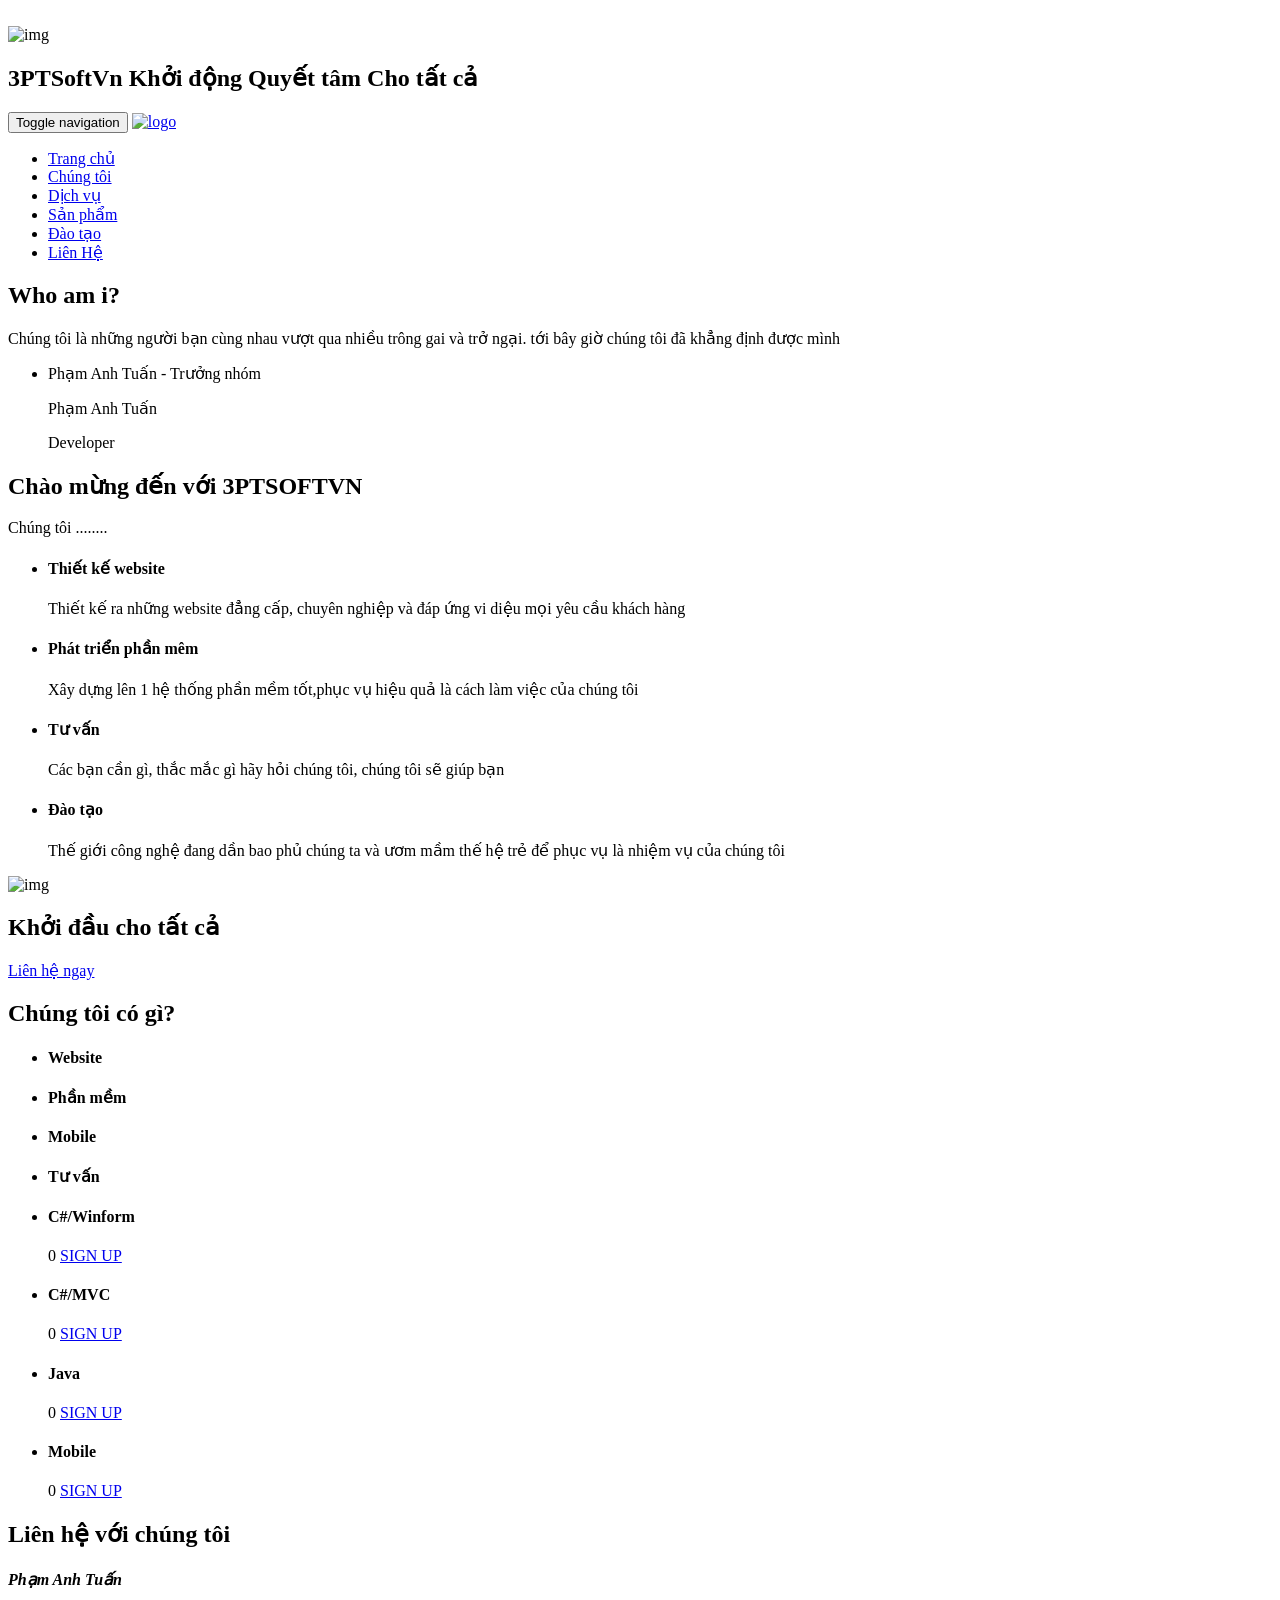
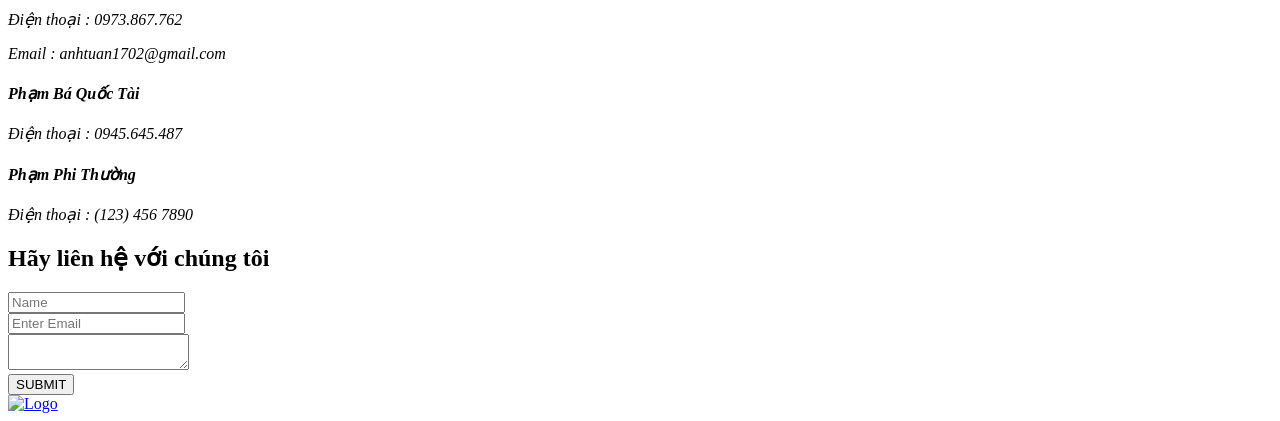
==== index.html @ 70de0ba8 "." ====
<!DOCTYPE html>
<html lang="en">
<head>
    <meta charset="utf-8">
    <meta http-equiv="X-UA-Compatible" content="IE=edge">
    <meta name="viewport" content="width=device-width, initial-scale=1">
    <!-- The above 3 meta tags *must* come first in the head; any other head content must come *after* these tags -->
    <title>3PTSoftVn</title>
    <!-- Favicon -->
    <link rel="shortcut icon" type="image/icon" href="./content/image/Logo3pt.jpg" />
    <!-- Font Awesome -->
    <link href="./assets/css/font-awesome.css" rel="stylesheet">
    <!-- Bootstrap -->
    <link href="./assets/css/bootstrap.css" rel="stylesheet">
    <!-- Slick slider -->
    <link rel="stylesheet" type="text/css" href="./assets/css/slick.css" />
    <!-- Fancybox slider -->
    <link rel="stylesheet" href="./assets/css/jquery.fancybox.css" type="text/css" media="screen" />
    <!-- Animate css -->
    <link rel="stylesheet" type="text/css" href="./assets/css/animate.css" />
    <!-- Theme color -->
    <link id="switcher" href="./assets/css/theme-color/default.css" rel="stylesheet">
    <link href="./assets/css/preloader.css" rel="stylesheet" />
    <!-- Main Style -->
    <link href="./assets/css/style.css" rel="stylesheet" />

    <!-- Fonts -->
    <!-- Open Sans for body font -->
    <link href='https://fonts.googleapis.com/css?family=Open+Sans' rel='stylesheet' type='text/css'>
    <!-- Raleway for Title -->
    <link href='https://fonts.googleapis.com/css?family=Raleway' rel='stylesheet' type='text/css'>
    <!-- Pacifico for 404 page   -->
    <link href='https://fonts.googleapis.com/css?family=Pacifico' rel='stylesheet' type='text/css'>
    <!-- HTML5 shim and Respond.js for IE8 support of HTML5 elements and media queries -->
    <!-- WARNING: Respond.js doesn't work if you view the page via file:// -->
    <!--[if lt IE 9]>
      <script src="https://oss.maxcdn.com/html5shiv/3.7.2/html5shiv.min.js"></script>
      <script src="https://oss.maxcdn.com/respond/1.4.2/respond.min.js"></script>
    <![endif]-->
</head>
<body>

    <!-- BEGAIN PRELOADER -->
    <div id="preloader">
        <div class="loader">&nbsp;</div>
    </div>
    <!-- END PRELOADER -->
    <!-- SCROLL TOP BUTTON -->
    <a class="scrollToTop" href="#"><i class="fa fa-chevron-up"></i></a>
    <!-- END SCROLL TOP BUTTON -->
    <!-- Start header section -->
    <header id="header">
        <div class="header-inner">
            <!-- Header image -->
            <img src="./assets/images/header-bg.jpg" alt="img">
            <div class="header-overlay">
                <div class="header-content">
                    <!-- Start header content slider -->
                    <h2 class="header-slide">
                       3PTSoftVn
                        <span>Khởi động</span>
                        <span>Quyết tâm</span>
                        <span>Cho tất cả</span>
                    </h2>
                    <!-- End header content slider -->
                    <!-- Header btn area -->
                </div>
            </div>
        </div>
    </header>
    <!-- End header section -->
    <!-- Start menu section -->
    <section id="menu-area">
        <nav class="navbar navbar-default main-navbar" role="navigation">
            <div class="container">
                <div class="navbar-header">
                    <!-- FOR MOBILE VIEW COLLAPSED BUTTON -->
                    <button type="button" class="navbar-toggle collapsed" data-toggle="collapse" data-target="#navbar" aria-expanded="false" aria-controls="navbar">
                        <span class="sr-only">Toggle navigation</span>
                        <span class="icon-bar"></span>
                        <span class="icon-bar"></span>
                        <span class="icon-bar"></span>
                    </button>
                    <!-- LOGO -->

                    <a class="navbar-brand logo" href="index.html"><img src="./content/image/Logo3pt.jpg" alt="logo"></a>
                </div>
                <div id="navbar" class="navbar-collapse collapse">
                    <ul id="top-menu" class="nav navbar-nav main-nav menu-scroll">
                        <li class="active"><a href="#header">Trang chủ</a></li>
                        <li><a href="#team">Chúng tôi</a></li>
                        <li><a href="#about">Dịch vụ</a></li>
                        <li><a href="#service">Sản phẩm</a></li>
                        <li><a href="#pricing-table">Đào tạo </a></li>
                        <li><a href="#contact">Liên Hệ</a></li>
                    </ul>
                </div><!--/.nav-collapse -->
            </div>
        </nav>
    </section>
    <!-- End menu section -->
   
    <!-- Start Team action -->
    <section id="team">
        <div class="container">
            <div class="row">
                <div class="col-md-12">
                    <div class="team-area">
                        <div class="title-area">
                            <h2 class="tittle">Who am i?</h2>
                            <span class="tittle-line"></span>
                            <p>Chúng tôi là những người bạn cùng nhau vượt qua nhiều trông gai và trở ngại. tới bây giờ chúng tôi đã khẳng định được mình</p>
                        </div>
                        <!-- Start team content -->
                        <div class="team-content">
                            <ul class="team-grid">
                                <li>
                                    <div class="team-item team-img-1 wow fadeInUp">
                                        <div class="team-info">
                                            <p> Phạm Anh Tuấn - Trưởng nhóm</p>
                                            <a href="https://www.facebook.com/tp.tuanpham.it" target="_blank"><span class="fa fa-facebook"></span></a>
                                        </div>
                                    </div>
                                    <div class="team-address">
                                        <p>Phạm Anh Tuấn</p>
                                        <span>Developer</span>
                                    </div>
                                </li>
                            </ul>
                        </div>
                        <!-- End team content -->
                    </div>
                </div>
            </div>
        </div>
    </section>
    <!-- Start Team action -->
    <!-- Start about section -->
    <section id="about">
        <div class="container">
            <div class="row">
                <div class="col-md-12">
                    <!-- Start welcome area -->
                    <div class="welcome-area">
                        <div class="title-area">
                            <h2 class="tittle">Chào mừng đến với <span>3PTSOFTVN</span></h2>
                            <span class="tittle-line"></span>
                            <p>Chúng tôi ........</p>
                        </div>
                        <div class="welcome-content">
                            <ul class="wc-table">
                                <li>
                                    <div class="single-wc-content wow fadeInUp">
                                        <span class="fa fa-globe wc-icon"></span>
                                        <h4 class="wc-tittle">Thiết kế website</h4>
                                        <p>Thiết kế ra những website đẳng cấp, chuyên nghiệp và đáp ứng vi diệu mọi yêu cầu khách hàng</p>
                                    </div>
                                </li>
                                <li>
                                    <div class="single-wc-content wow fadeInUp">
                                        <span class="fa fa-laptop wc-icon"></span>
                                        <h4 class="wc-tittle">Phát triển phần mêm</h4>
                                        <p>Xây dựng lên 1 hệ thống phần mềm tốt,phục vụ hiệu quả là cách làm việc của chúng tôi</p>
                                    </div>
                                </li>
                                <li>
                                    <div class="single-wc-content wow fadeInUp">
                                        <span class="fa fa-support wc-icon"></span>
                                        <h4 class="wc-tittle">Tư vấn</h4>
                                        <p>Các bạn cần gì, thắc mắc gì hãy hỏi chúng tôi, chúng tôi sẽ giúp bạn </p>
                                    </div>
                                </li>
                                <li>
                                    <div class="single-wc-content wow fadeInUp">
                                        <span class="fa fa-leaf wc-icon"></span>
                                        <h4 class="wc-tittle">Đào tạo</h4>
                                        <p>Thế giới công nghệ đang dần bao phủ chúng ta và ươm mầm thế hệ trẻ để phục vụ là nhiệm vụ của chúng tôi</p>
                                    </div>
                                </li>
                            </ul>
                        </div>
                    </div>
                    <!-- End welcome area -->
                </div>
            </div>
        </div>
    </section>
    <!-- End about section -->
    <!-- Start call to action -->
    <section id="call-to-action">
        <img src="./assets/images/call-to-action-bg.png" alt="img">
        <div class="call-to-overlay">
            <div class="container">
                <div class="call-to-content wow fadeInUp">
                    <h2>Khởi đầu cho tất cả</h2>
                    <a href="#" class="button button-default" data-text="Liên hệ"><span>Liên hệ ngay</span></a>
                </div>
            </div>
        </div>
    </section>
    <!-- End call to action -->
  
    <!-- Start service section -->
    <section id="service">
        <div class="container">
            <div class="row">
                <div class="col-md-12">
                    <div class="service-area">
                        <div class="title-area">
                            <h2 class="tittle">Chúng tôi có gì?</h2>
                            <span class="tittle-line"></span>
                        </div>
                        <!-- service content -->
                        <div class="service-content">
                            <ul class="service-table">
                                <li class="col-md-3 col-sm-6">
                                    <div class="single-service wow slideInUp">
                                        <span class="fa fa-edit service-icon"></span>
                                        <h4 class="service-title">Website</h4>
                                    </div>
                                </li>
                                <li class="col-md-3 col-sm-6">
                                    <div class="single-service wow slideInUp">
                                        <span class="fa fa-sort-amount-asc service-icon"></span>
                                        <h4 class="service-title">Phần mềm</h4>
                                    </div>
                                </li>
                                <li class="col-md-3 col-sm-6">
                                    <div class="single-service wow slideInUp">
                                        <span class="fa fa-map-o service-icon"></span>
                                        <h4 class="service-title">Mobile</h4>
                                    </div>
                                </li>
                                <li class="col-md-3 col-sm-6">
                                    <div class="single-service wow slideInUp">
                                        <span class="fa fa-rocket service-icon"></span>
                                        <h4 class="service-title">Tư vấn</h4>
                                    </div>
                                </li>
                            </ul>
                        </div>
                    </div>
                </div>
            </div>
        </div>
    </section>
    <!-- End service section -->
    <!-- Start Portfolio section -->
    <!-- End Portfolio section -->
    <!-- Start counter section -->
    <!-- Start Pricing Table section -->
    <section id="pricing-table">
        <div class="container">
            <div class="row">
                <div class="col-md-12">
                    <div class="pricing-table-area">
                        <!-- service content -->
                        <div class="pricing-table-content">
                            <ul class="price-table">
                                <li class="wow slideInUp">
                                    <div class="single-price">
                                        <h4 class="price-header">C#/Winform</h4>
                                        <span class="price-amount">0</span>
                                        <a data-text="SIGN UP" class="button button-default" href="#"><span>SIGN UP</span></a>
                                    </div>
                                </li>
                                <li class="wow slideInUp">
                                    <div class="single-price standard-price">
                                        <h4 class="price-header">C#/MVC</h4>
                                        <span class="price-amount">0</span>
                                        <a data-text="SIGN UP" class="button button-default" href="#"><span>SIGN UP</span></a>
                                    </div>
                                </li>
                                <li class="wow slideInUp">
                                    <div class="single-price">
                                        <h4 class="price-header">Java</h4>
                                        <span class="price-amount">0</span>
                                        <a data-text="SIGN UP" class="button button-default" href="#"><span>SIGN UP</span></a>
                                    </div>
                                </li>
                                <li class="wow slideInUp">
                                    <div class="single-price">
                                        <h4 class="price-header">Mobile</h4>
                                        <span class="price-amount">0</span>
                                        <a data-text="SIGN UP" class="button button-default" href="#"><span>SIGN UP</span></a>
                                    </div>
                                </li>
                            </ul>
                        </div>
                    </div>
                </div>
            </div>
        </div>
    </section>
    <!-- End Pricing Table section -->
    <!-- Start from blog section -->

    <!-- Start Contact section -->
    <section id="contact">
        <div class="container">
            <div class="row">
                <div class="col-md-4 col-sm-6 col-xs-12">
                    <div class="contact-left wow fadeInLeft">
                        <h2>Liên hệ với chúng tôi</h2>
                        <address class="single-address">
                            <h4>Phạm Anh Tuấn</h4>
                            <p>Điện thoại : 0973.867.762</p>
                            <p>Email : anhtuan1702@gmail.com</p>
                        </address>
                        <address class="single-address">
                            <h4>Phạm Bá Quốc Tài</h4>
                            <p>Điện thoại : 0945.645.487</p>
                        </address>
                        <address class="single-address">
                            <h4>Phạm Phi Thường</h4>
                            <p>Điện thoại :  (123) 456 7890</p>
                        </address>
                    </div>
                </div>
                <div class="col-md-8 col-sm-6 col-xs-12">
                    <div class="contact-right wow fadeInRight">
                        <h2>Hãy liên hệ với chúng tôi</h2>
                        <form action="" class="contact-form">
                            <div class="form-group">
                                <input type="text" class="form-control" placeholder="Name">
                            </div>
                            <div class="form-group">
                                <input type="email" class="form-control" placeholder="Enter Email">
                            </div>
                            <div class="form-group">
                                <textarea class="form-control"></textarea>
                            </div>
                            <button type="submit" data-text="SUBMIT" class="button button-default"><span>SUBMIT</span></button>
                        </form>
                    </div>
                </div>
            </div>
        </div>
    </section>
    <!-- End Contact section -->
    <!-- Start Google Map -->
    <!-- End Google Map -->
    <!-- Start Footer -->
    <footer id="footer">
        <div class="footer-top">
            <div class="container">
                <div class="row">
                    <div class="col-md-12">
                        <div class="footer-top-area">
                            <a class="footer-logo" href="#"><img src="./content/image/Logo3pt.jpg" height="70" alt="Logo"></a>
                            <div class="footer-social">
                                <a class="facebook" href="https://www.facebook.com/tp.tuanpham.it" target="_blank"><span class="fa fa-facebook"></span></a>
                            </div>
                        </div>
                    </div>
                </div>
            </div>
        </div>
    </footer>
    <!-- End Footer -->
    <!-- initialize jQuery Library -->
    <script src="https://ajax.googleapis.com/ajax/libs/jquery/1.11.3/jquery.min.js"></script>
    <!-- Include all compiled plugins (below), or include individual files as needed -->
    <!-- Bootstrap -->
    <script src="./assets/js/bootstrap.js"></script>
    <!-- Slick Slider -->
    <script type="text/javascript" src="./assets/js/slick.js"></script>
    <!-- Counter -->
    <script type="text/javascript" src="./assets/js/waypoints.js"></script>
    <script type="text/javascript" src="./assets/js/jquery.counterup.js"></script>
    <!-- mixit slider -->
    <script type="text/javascript" src="./assets/js/jquery.mixitup.js"></script>
    <!-- Add fancyBox -->
    <script type="text/javascript" src="./assets/js/jquery.fancybox.pack.js"></script>
    <!-- Wow animation -->
    <script type="text/javascript" src="./assets/js/wow.js"></script>

    <!-- Custom js -->
    <script type="text/javascript" src="./assets/js/custom.js"></script>

</body>
</html>
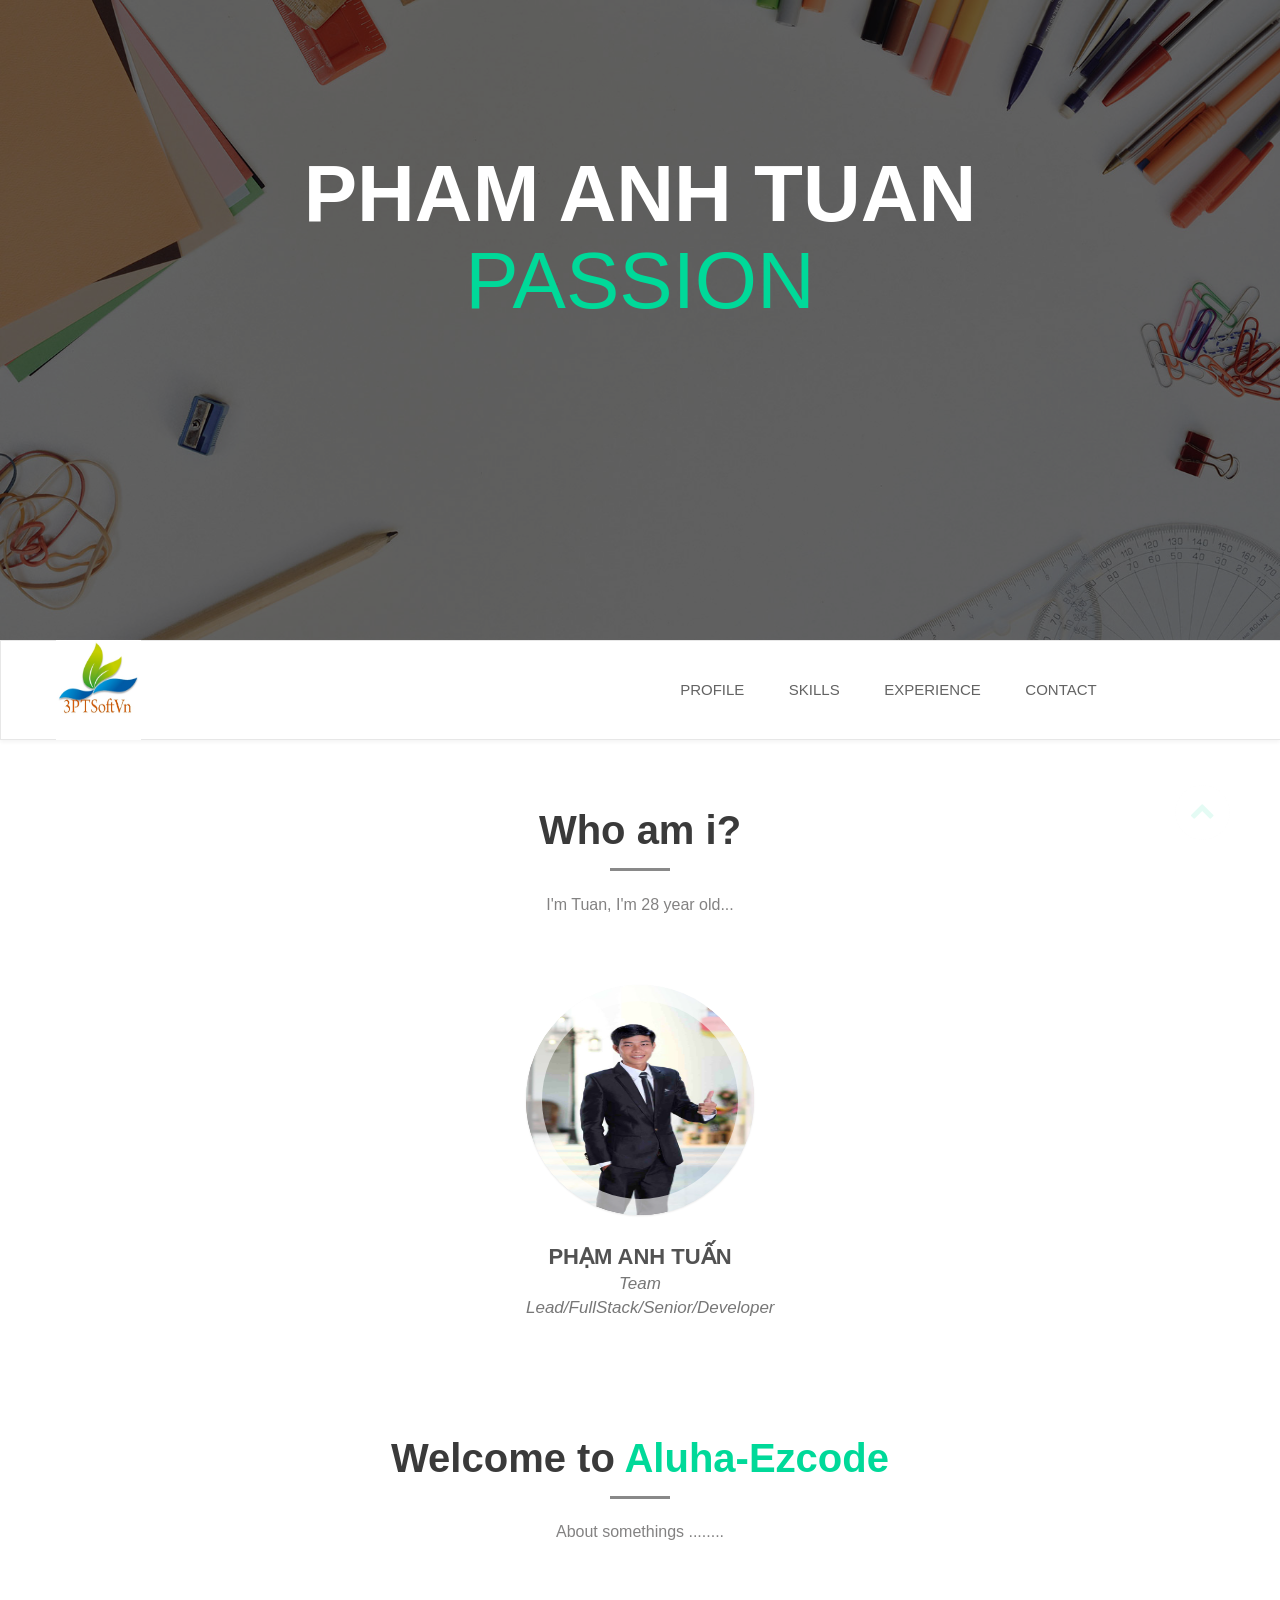
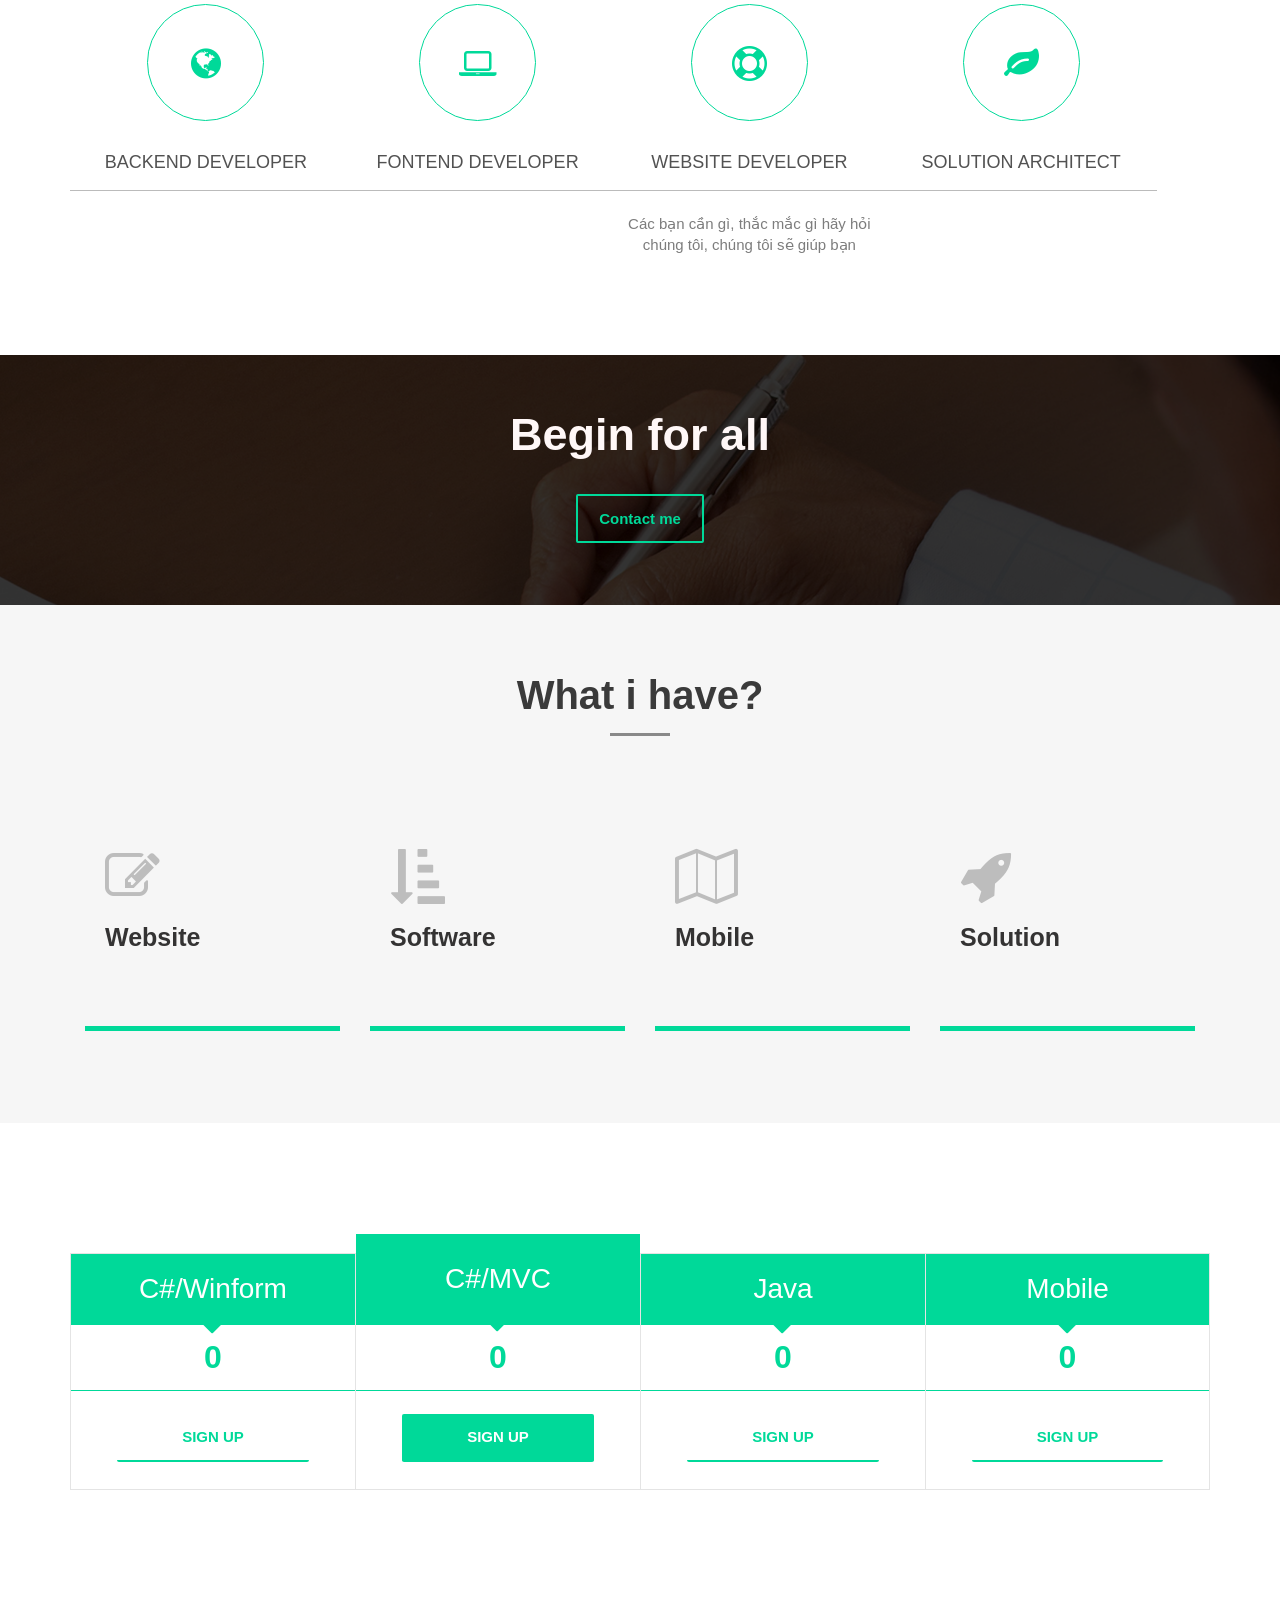
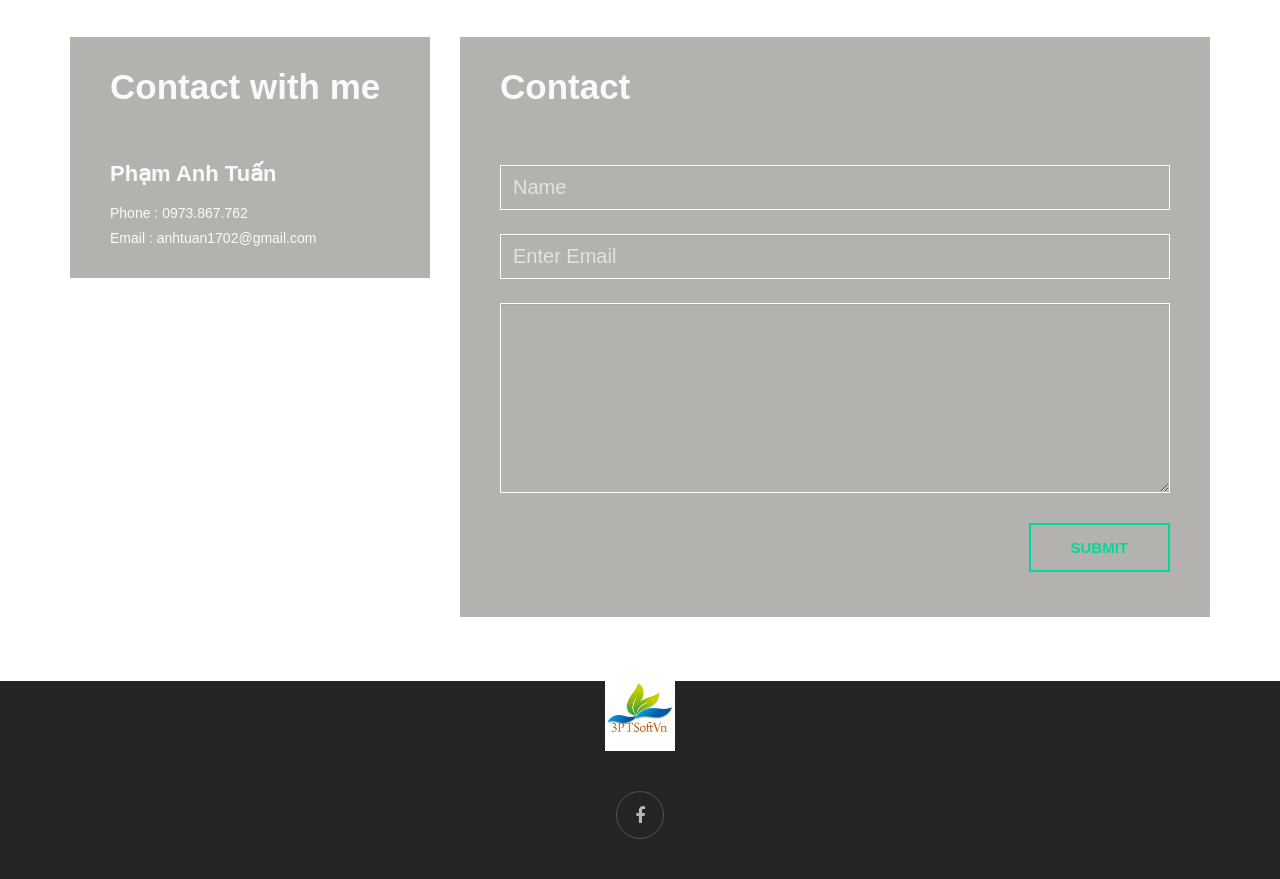
==== commit 8a1c1c62: "." ====
--- a/index.html
+++ b/index.html
@@ -58,10 +58,10 @@
                 <div class="header-content">
                     <!-- Start header content slider -->
                     <h2 class="header-slide">
-                       3PTSoftVn
-                        <span>Khởi động</span>
-                        <span>Quyết tâm</span>
-                        <span>Cho tất cả</span>
+                       PHAM ANH TUAN
+                        <span>Passion</span>
+                        <span>Confident</span>
+                        <span>All for my life</span>
                     </h2>
                     <!-- End header content slider -->
                     <!-- Header btn area -->
@@ -88,12 +88,10 @@
                 </div>
                 <div id="navbar" class="navbar-collapse collapse">
                     <ul id="top-menu" class="nav navbar-nav main-nav menu-scroll">
-                        <li class="active"><a href="#header">Trang chủ</a></li>
-                        <li><a href="#team">Chúng tôi</a></li>
-                        <li><a href="#about">Dịch vụ</a></li>
-                        <li><a href="#service">Sản phẩm</a></li>
-                        <li><a href="#pricing-table">Đào tạo </a></li>
-                        <li><a href="#contact">Liên Hệ</a></li>
+                        <li class="active"><a href="#header">Profile</a></li>
+                        <li><a href="#service">Skills</a></li>
+                        <li><a href="#pricing-table">Experience </a></li>
+                        <li><a href="#contact">Contact</a></li>
                     </ul>
                 </div><!--/.nav-collapse -->
             </div>
@@ -110,7 +108,7 @@
                         <div class="title-area">
                             <h2 class="tittle">Who am i?</h2>
                             <span class="tittle-line"></span>
-                            <p>Chúng tôi là những người bạn cùng nhau vượt qua nhiều trông gai và trở ngại. tới bây giờ chúng tôi đã khẳng định được mình</p>
+                            <p>I'm Tuan, I'm 28 year old...</p>
                         </div>
                         <!-- Start team content -->
                         <div class="team-content">
@@ -118,13 +116,13 @@
                                 <li>
                                     <div class="team-item team-img-1 wow fadeInUp">
                                         <div class="team-info">
-                                            <p> Phạm Anh Tuấn - Trưởng nhóm</p>
+                                            <p> Phạm Anh Tuấn</p>
                                             <a href="https://www.facebook.com/tp.tuanpham.it" target="_blank"><span class="fa fa-facebook"></span></a>
                                         </div>
                                     </div>
                                     <div class="team-address">
                                         <p>Phạm Anh Tuấn</p>
-                                        <span>Developer</span>
+                                        <span>Team Lead/FullStack/Senior/Developer</span>
                                     </div>
                                 </li>
                             </ul>
@@ -144,38 +142,35 @@
                     <!-- Start welcome area -->
                     <div class="welcome-area">
                         <div class="title-area">
-                            <h2 class="tittle">Chào mừng đến với <span>3PTSOFTVN</span></h2>
+                            <h2 class="tittle">Welcome to <span>Aluha-Ezcode</span></h2>
                             <span class="tittle-line"></span>
-                            <p>Chúng tôi ........</p>
+                            <p>About somethings ........</p>
                         </div>
                         <div class="welcome-content">
                             <ul class="wc-table">
                                 <li>
                                     <div class="single-wc-content wow fadeInUp">
                                         <span class="fa fa-globe wc-icon"></span>
-                                        <h4 class="wc-tittle">Thiết kế website</h4>
-                                        <p>Thiết kế ra những website đẳng cấp, chuyên nghiệp và đáp ứng vi diệu mọi yêu cầu khách hàng</p>
+                                        <h4 class="wc-tittle">Backend developer</h4>
                                     </div>
                                 </li>
                                 <li>
                                     <div class="single-wc-content wow fadeInUp">
                                         <span class="fa fa-laptop wc-icon"></span>
-                                        <h4 class="wc-tittle">Phát triển phần mêm</h4>
-                                        <p>Xây dựng lên 1 hệ thống phần mềm tốt,phục vụ hiệu quả là cách làm việc của chúng tôi</p>
+                                        <h4 class="wc-tittle">FontEnd developer</h4>
                                     </div>
                                 </li>
                                 <li>
                                     <div class="single-wc-content wow fadeInUp">
                                         <span class="fa fa-support wc-icon"></span>
-                                        <h4 class="wc-tittle">Tư vấn</h4>
+                                        <h4 class="wc-tittle">Website developer</h4>
                                         <p>Các bạn cần gì, thắc mắc gì hãy hỏi chúng tôi, chúng tôi sẽ giúp bạn </p>
                                     </div>
                                 </li>
                                 <li>
                                     <div class="single-wc-content wow fadeInUp">
                                         <span class="fa fa-leaf wc-icon"></span>
-                                        <h4 class="wc-tittle">Đào tạo</h4>
-                                        <p>Thế giới công nghệ đang dần bao phủ chúng ta và ươm mầm thế hệ trẻ để phục vụ là nhiệm vụ của chúng tôi</p>
+                                        <h4 class="wc-tittle">Solution architect</h4>
                                     </div>
                                 </li>
                             </ul>
@@ -193,8 +188,8 @@
         <div class="call-to-overlay">
             <div class="container">
                 <div class="call-to-content wow fadeInUp">
-                    <h2>Khởi đầu cho tất cả</h2>
-                    <a href="#" class="button button-default" data-text="Liên hệ"><span>Liên hệ ngay</span></a>
+                    <h2>Begin for all</h2>
+                    <a href="#" class="button button-default" data-text="Contact me"><span>Contact me</span></a>
                 </div>
             </div>
         </div>
@@ -208,7 +203,7 @@
                 <div class="col-md-12">
                     <div class="service-area">
                         <div class="title-area">
-                            <h2 class="tittle">Chúng tôi có gì?</h2>
+                            <h2 class="tittle">What i have?</h2>
                             <span class="tittle-line"></span>
                         </div>
                         <!-- service content -->
@@ -223,7 +218,7 @@
                                 <li class="col-md-3 col-sm-6">
                                     <div class="single-service wow slideInUp">
                                         <span class="fa fa-sort-amount-asc service-icon"></span>
-                                        <h4 class="service-title">Phần mềm</h4>
+                                        <h4 class="service-title">Software</h4>
                                     </div>
                                 </li>
                                 <li class="col-md-3 col-sm-6">
@@ -235,7 +230,7 @@
                                 <li class="col-md-3 col-sm-6">
                                     <div class="single-service wow slideInUp">
                                         <span class="fa fa-rocket service-icon"></span>
-                                        <h4 class="service-title">Tư vấn</h4>
+                                        <h4 class="service-title">Solution</h4>
                                     </div>
                                 </li>
                             </ul>
@@ -302,25 +297,17 @@
             <div class="row">
                 <div class="col-md-4 col-sm-6 col-xs-12">
                     <div class="contact-left wow fadeInLeft">
-                        <h2>Liên hệ với chúng tôi</h2>
+                        <h2>Contact with me</h2>
                         <address class="single-address">
                             <h4>Phạm Anh Tuấn</h4>
-                            <p>Điện thoại : 0973.867.762</p>
+                            <p>Phone : 0973.867.762</p>
                             <p>Email : anhtuan1702@gmail.com</p>
                         </address>
-                        <address class="single-address">
-                            <h4>Phạm Bá Quốc Tài</h4>
-                            <p>Điện thoại : 0945.645.487</p>
-                        </address>
-                        <address class="single-address">
-                            <h4>Phạm Phi Thường</h4>
-                            <p>Điện thoại :  (123) 456 7890</p>
-                        </address>
                     </div>
                 </div>
                 <div class="col-md-8 col-sm-6 col-xs-12">
                     <div class="contact-right wow fadeInRight">
-                        <h2>Hãy liên hệ với chúng tôi</h2>
+                        <h2>Contact</h2>
                         <form action="" class="contact-form">
                             <div class="form-group">
                                 <input type="text" class="form-control" placeholder="Name">
--- a/assets/css/theme-color/default.css
+++ b/assets/css/theme-color/default.css
@@ -0,0 +1,204 @@
+/*=======================================
+Template Design By MarkUps.
+Author URI : http://www.markups.io/
+========================================*/
+
+.header-content h2 span {
+  color: #00d999;
+}
+.knowmore-btn:hover,
+.knowmore-btn:focus,
+.download-btn:hover,
+.download-btn:focus{
+  background-color: #00D999;
+  border-color: #00D999;
+}
+.main-nav li a:hover{
+  color: #00d999;
+} 
+.navbar-default .navbar-nav > .active > a,
+.navbar-default .navbar-nav > .active > a:hover,
+.navbar-default .navbar-nav > .active > a:focus {
+  color: #00d999;
+}
+.navbar-default .navbar-nav > li > a:hover,
+.navbar-default .navbar-nav > li > a:focus {
+  color: #00d999;
+}
+.search-area input[type="text"]:focus:hover {
+  border-bottom: 1px solid #00d999;  
+}
+.search-area input[type="text"]:focus {
+  border-bottom: 1px solid #00d999;  
+}
+.search-area input[type="submit"] {
+  background-color: #00d999;  
+}
+.tittle>span{
+  color: #00d999;
+}
+.single-wc-content span {
+  border: 1px solid #00d999;
+  color: #00d999;
+}
+.single-wc-content:hover .wc-icon{
+  background-color: #00d999;
+}
+.single-wc-content:hover .wc-tittle{
+  border-bottom: 2px solid #00d999;  
+}
+.about-left {
+  background-color: #00d999;  
+}
+.button-default {  
+  border: 2px solid #00d999 !important;
+  color: #00d999 !important;
+}
+.button-default:hover {
+  border-color: #00d999;
+}
+.button-default:hover,
+.button-default:focus {
+  border-color: #00d999;
+  background-color: #00d999 !important;  
+}
+.introduction-btn {
+  background-color: rgba(0, 217, 153, 0.8);
+}
+.team-info {
+  background: rgba(0, 217, 153, 0.8);
+}  
+.team-grid li:hover .team-address p {
+  color: #00d999;
+}
+.single-service {
+  border-bottom: 5px solid #00d999;
+}
+.single-service:hover:after{  
+  background-color: #00d999;
+}
+.single-service:hover .service-icon{
+  color: #00d999;
+}
+.single-service:hover .service-title{
+  color: #00d999;
+}
+.single-counter > span {
+  color: #00d999;
+}
+.single-price .price-header {
+  background-color: #00d999;
+ }
+ .single-price .price-header::after {
+  color: #00d999;  
+}
+.single-price .price-amount {
+  border-bottom: 1px solid #00d999;
+  color: #00d999;  
+}
+.single-price a {
+  border-bottom: 1px solid #00d999;
+}
+.standard-price a{
+  background-color: #00d999;  
+}
+.single-from-blog .blog-title h2 a:hover,
+.single-from-blog .blog-title h2 a:focus{
+  color: #00d999; 
+}
+.single-from-blog .blog-title .blog-admin{
+  color: #00d999;
+}
+.single-from-blog .blog-footer a:hover,
+.single-from-blog .blog-footer a:focus { 
+  color: #00d999;
+}
+.contact-form .form-control:focus {
+  border-color: #00d999;   
+} 
+.portfolio-menu ul li:hover{
+  color: #00d999;
+  border-color: #00d999;  
+}
+.portfolio-social-icon a {
+  background-color: #00d999;
+}
+.portfolio-title {
+  background-color: #00d999;
+}
+.blog-banner-area .breadcrumb li.active{
+  color: #00d999;
+}
+.blog-pagination > li > a:hover,
+.blog-pagination > li > span:hover,
+.blog-pagination > li > a:focus,
+.blog-pagination > li > span:focus{
+  background-color: #00d999;  
+  border-color:#00d999;  
+}
+.single-widget h2 {
+  border-left: 3px solid #00d999;  
+}
+.popular-post-widget .media-heading a:hover,
+.popular-post-widget .media-heading a:focus{
+  color: #00d999;  
+}
+.instagram-feed .slick-prev::before,
+.instagram-feed .slick-next::before {
+  color: #00d999;  
+}
+.instagram-feed .slick-dots li.slick-active button{
+  background-color: #00d999;
+}
+.instagram-feed .slick-dots li.slick-active button::before{
+  color: #00d999
+}
+.comment-form .form-control:focus {
+  border-color: #00d999;   
+} 
+.error-no {
+  border: 2px solid #00d999;  
+}
+.error-no p {
+  color: #00d999;
+}
+.blog-details-content>a:hover{
+  color: #00d999;
+}
+.scrollToTop {  
+  color: #00d999;  
+}
+.scrollToTop:hover,
+.scrollToTop:focus{  
+  background-color: #00d999; 
+}
+.loader {  
+  background: #00d999;
+  background: -moz-linear-gradient(left, #00d999 10%, rgba(255, 255, 255, 0) 42%);
+  background: -webkit-linear-gradient(left, #00d999 10%, rgba(255, 255, 255, 0) 42%);
+  background: -o-linear-gradient(left, #00d999 10%, rgba(255, 255, 255, 0) 42%);
+  background: -ms-linear-gradient(left, #00d999 10%, rgba(255, 255, 255, 0) 42%);
+  background: linear-gradient(to right, #00d999 10%, rgba(255, 255, 255, 0) 42%);  
+}
+.loader:before {
+  background: #00d999; 
+}
+.footer-bottom p a{
+  color: #00d999;
+}
+.blog-pagination > li > a,
+.blog-pagination > li > span {
+  color: #00d999; 
+}
+.blog-pagination > li > a:hover,
+.blog-pagination > li > span:hover,
+.blog-pagination > li > a:focus,
+.blog-pagination > li > span:focus{
+  background-color: #00d999;  
+  border-color:#00d999;
+}
+
+/*=======================================
+Template Design By MarkUps.
+Author URI : http://www.markups.io/
+========================================*/
--- a/assets/css/preloader.css
+++ b/assets/css/preloader.css
@@ -0,0 +1,1507 @@
+/*
+	Tutorial: Css3 hover effect
+	Author : WpFreeware
+	Author URI: http://www.wpfreeware.com/
+	Version: 1.0
+
+*/
+/* Style for Demo */
+/* LAYOUTS - Page layout styles */
+/*  Start CSS3 Preloader */
+/*=============Loader One=================*/
+@-webkit-keyframes loader-one-transition {
+  100% {
+    -moz-transform: rotate(360deg);
+    -o-transform: rotate(360deg);
+    -ms-transform: rotate(360deg);
+    -webkit-transform: rotate(360deg);
+    transform: rotate(360deg);
+  }
+}
+
+@keyframes loader-one-transition {
+  100% {
+    -moz-transform: rotate(360deg);
+    -o-transform: rotate(360deg);
+    -ms-transform: rotate(360deg);
+    -webkit-transform: rotate(360deg);
+    transform: rotate(360deg);
+  }
+}
+
+@-webkit-keyframes loader-one-spinner-one-transition {
+  50% {
+    left: 63px;
+    top: 37px;
+  }
+}
+
+@keyframes loader-one-spinner-one-transition {
+  50% {
+    left: 60px;
+    top: 35px;
+  }
+}
+
+@-webkit-keyframes loader-one-spinner-two-transition {
+  50% {
+    right: 63px;
+    top: 37px;
+  }
+}
+
+@keyframes loader-one-spinner-two-transition {
+  50% {
+    right: 63px;
+    top: 37px;
+  }
+}
+
+@-webkit-keyframes loader-one-spinner-three-transition {
+  50% {
+    bottom: 37px;
+    right: 63px;
+  }
+}
+
+@keyframes loader-one-spinner-three-transition {
+  50% {
+    bottom: 37px;
+    right: 63px;
+  }
+}
+
+@-webkit-keyframes loader-one-spinner-four-transition {
+  50% {
+    bottom: 37px;
+    left: 63px;
+  }
+}
+
+@keyframes loader-one-spinner-four-transition {
+  50% {
+    bottom: 37px;
+    left: 63px;
+  }
+}
+
+#wpf-loader-one {
+  background-color: #2c3e50;
+  height: 100%;
+  left: 0;
+  position: fixed;
+  right: 0;
+  top: 0;
+  bottom: 0;
+  width: 100%;
+  z-index: 999;
+}
+#wpf-loader-one .wpf-loader-one-inner {
+  height: 100px;
+  position: relative;
+  width: 150px;
+  left: 44%;
+  top: 40%;
+  -webkit-animation-name: loader-one-transition;
+  -webkit-animation-duration: 3s;
+  -webkit-animation-timing-function: linear;
+  -webkit-animation-iteration-count: infinite;
+  animation-name: loader-one-transition;
+  animation-duration: 3s;
+  animation-timing-function: linear;
+  animation-iteration-count: infinite;
+}
+#wpf-loader-one .wpf-loader-one-inner span {
+  display: inline-block;
+  width: 15px;
+  height: 15px;
+  border-radius: 50%;
+  -webkit-transition: all 0.5s;
+  -moz-transition: all 0.5s;
+  -ms-transition: all 0.5s;
+  -o-transition: all 0.5s;
+  transition: all 0.5s;
+  position: absolute;
+}
+#wpf-loader-one .wpf-loader-one-inner span:nth-child(1) {
+  background-color: red;
+  left: 0;
+  top: 0;
+  -webkit-animation-name: loader-one-spinner-one-transition;
+  -webkit-animation-duration: 1.5s;
+  -webkit-animation-timing-function: linear;
+  -webkit-animation-iteration-count: infinite;
+  animation-name: loader-one-spinner-one-transition;
+  animation-duration: 1.5s;
+  animation-timing-function: linear;
+  animation-iteration-count: infinite;
+}
+#wpf-loader-one .wpf-loader-one-inner span:nth-child(2) {
+  background-color: orange;
+  right: 0%;
+  top: 0%;
+  -webkit-animation-name: loader-one-spinner-two-transition;
+  -webkit-animation-duration: 1.5s;
+  -webkit-animation-timing-function: linear;
+  -webkit-animation-iteration-count: infinite;
+  animation-name: loader-one-spinner-two-transition;
+  animation-duration: 1.5s;
+  animation-timing-function: linear;
+  animation-iteration-count: infinite;
+}
+#wpf-loader-one .wpf-loader-one-inner span:nth-child(3) {
+  background-color: yellow;
+  right: 0%;
+  bottom: 0%;
+  -webkit-animation-name: loader-one-spinner-three-transition;
+  -webkit-animation-duration: 1.5s;
+  -webkit-animation-timing-function: linear;
+  -webkit-animation-iteration-count: infinite;
+  animation-name: loader-one-spinner-three-transition;
+  animation-duration: 1.5s;
+  animation-timing-function: linear;
+  animation-iteration-count: infinite;
+}
+#wpf-loader-one .wpf-loader-one-inner span:nth-child(4) {
+  background-color: green;
+  left: 0%;
+  bottom: 0%;
+  -webkit-animation-name: loader-one-spinner-four-transition;
+  -webkit-animation-duration: 1.5s;
+  -webkit-animation-timing-function: linear;
+  -webkit-animation-iteration-count: infinite;
+  animation-name: loader-one-spinner-four-transition;
+  animation-duration: 1.5s;
+  animation-timing-function: linear;
+  animation-iteration-count: infinite;
+}
+
+/*============= Loader Two =================*/
+@-webkit-keyframes loader-two-before-transition {
+  50% {
+    left: -154px;
+  }
+
+  100% {
+    left: -97px;
+  }
+}
+
+@keyframes loader-two-before-transition {
+  50% {
+    left: -154px;
+  }
+
+  100% {
+    left: -97px;
+  }
+}
+
+@-webkit-keyframes loader-two-after-transition {
+  50% {
+    left: 54px;
+  }
+
+  100% {
+    left: -4px;
+  }
+}
+
+@keyframes loader-two-after-transition {
+  50% {
+    left: 54px;
+  }
+
+  100% {
+    left: -4px;
+  }
+}
+
+#wpf-loader-two {
+  background-color: #16a085;
+  height: 100%;
+  bottom: 0;
+  left: 0;
+  position: fixed;
+  right: 0;
+  top: 0;
+  width: 100%;
+  z-index: 999;
+}
+#wpf-loader-two .wpf-loader-two-inner {
+  border: 2px solid #ccc;
+  border-radius: 50%;
+  height: 100px;
+  left: 46%;
+  position: absolute;
+  top: 40%;
+  width: 100px;
+  text-align: center;
+}
+#wpf-loader-two .wpf-loader-two-inner:before {
+  background: #16A085 none repeat scroll 0 0;
+  content: "";
+  height: 57%;
+  left: -204px;
+  position: absolute;
+  top: -5px;
+  transition: all 0.5s ease 0s;
+  width: 200px;
+  -webkit-animation-name: loader-two-before-transition;
+  -webkit-animation-duration: 1.5s;
+  -webkit-animation-timing-function: linear;
+  -webkit-animation-iteration-count: infinite;
+  animation-name: loader-two-before-transition;
+  animation-duration: 1.5s;
+  animation-timing-function: linear;
+  animation-iteration-count: infinite;
+}
+#wpf-loader-two .wpf-loader-two-inner:after {
+  background: #16A085 none repeat scroll 0 0;
+  content: "";
+  height: 57%;
+  left: 104%;
+  position: absolute;
+  top: 50%;
+  transition: all 0.5s ease 0s;
+  width: 200px;
+  -webkit-animation-name: loader-two-after-transition;
+  -webkit-animation-duration: 1.5s;
+  -webkit-animation-timing-function: linear;
+  -webkit-animation-iteration-count: infinite;
+  animation-name: loader-two-after-transition;
+  animation-duration: 1.5s;
+  animation-timing-function: linear;
+  animation-iteration-count: infinite;
+}
+#wpf-loader-two .wpf-loader-two-inner span {
+  color: #fff;
+  display: inline-block;
+  margin-top: 42%;
+}
+
+/*============= Loader Three =================*/
+@-webkit-keyframes loader-three-transition {
+  100% {
+    color: #2980B9;
+  }
+}
+
+@keyframes loader-three-transition {
+  100% {
+    color: #2980B9;
+  }
+}
+
+@-webkit-keyframes loader-three-before-transition {
+  50% {
+    height: 25%;
+  }
+
+  100% {
+    height: 0;
+  }
+}
+
+@keyframes loader-three-before-transition {
+  50% {
+    height: 25%;
+  }
+
+  100% {
+    height: 0;
+  }
+}
+
+@-webkit-keyframes loader-three-after-transition {
+  100% {
+    -moz-transform: translateY(90px);
+    -o-transform: translateY(90px);
+    -ms-transform: translateY(90px);
+    -webkit-transform: translateY(90px);
+    transform: translateY(90px);
+  }
+}
+
+@keyframes loader-three-after-transition {
+  100% {
+    -moz-transform: translateY(90px);
+    -o-transform: translateY(90px);
+    -ms-transform: translateY(90px);
+    -webkit-transform: translateY(90px);
+    transform: translateY(90px);
+  }
+}
+
+#wpf-loader-three {
+  background-color: #2980b9;
+  height: 100%;
+  bottom: 0;
+  left: 0;
+  position: fixed;
+  right: 0;
+  top: 0;
+  width: 100%;
+  z-index: 9999;
+}
+#wpf-loader-three .wpf-loader-three-inner {
+  background-color: #FFF;
+  border-radius: 50%;
+  height: 100px;
+  left: 46%;
+  position: absolute;
+  top: 40%;
+  width: 100px;
+  text-align: center;
+}
+#wpf-loader-three .wpf-loader-three-inner:after {
+  background: #2980B9 none repeat scroll 0 0;
+  border-radius: 50%;
+  content: "";
+  height: 105%;
+  left: -5px;
+  position: absolute;
+  bottom: -2%;
+  transition: all 0.5s ease 0s;
+  width: 110px;
+  -webkit-animation-name: loader-three-after-transition;
+  -webkit-animation-duration: 1.5s;
+  -webkit-animation-timing-function: linear;
+  -webkit-animation-iteration-count: infinite;
+  animation-name: loader-three-after-transition;
+  animation-duration: 1.5s;
+  animation-timing-function: linear;
+  animation-iteration-count: infinite;
+  -webkit-animation-delay: 0.5s;
+  animation-delay: 0.5s;
+}
+#wpf-loader-three .wpf-loader-three-inner span {
+  color: #ff0000;
+  display: inline-block;
+  margin-top: 42%;
+  -webkit-animation-name: loader-three-transition;
+  -webkit-animation-duration: 0.5s;
+  -webkit-animation-timing-function: linear;
+  -webkit-animation-iteration-count: infinite;
+  animation-name: loader-three-transition;
+  animation-duration: 0.5s;
+  -webkit-animation-delay: 0.5s;
+  animation-delay: 0.5s;
+  animation-timing-function: linear;
+  animation-iteration-count: infinite;
+}
+
+/*============= Loader Four =================*/
+@-webkit-keyframes loader-four-transition {
+  100% {
+    -moz-transform: rotateY(0deg) skewY(0deg) scale(1);
+    -o-transform: rotateY(0deg) skewY(0deg) scale(1);
+    -ms-transform: rotateY(0deg) skewY(0deg) scale(1);
+    -webkit-transform: rotateY(0deg) skewY(0deg) scale(1);
+    transform: rotateY(0deg) skewY(0deg) scale(1);
+  }
+}
+
+@keyframes loader-four-transition {
+  100% {
+    -moz-transform: rotateY(0deg) skewY(0deg) scale(1);
+    -o-transform: rotateY(0deg) skewY(0deg) scale(1);
+    -ms-transform: rotateY(0deg) skewY(0deg) scale(1);
+    -webkit-transform: rotateY(0deg) skewY(0deg) scale(1);
+    transform: rotateY(0deg) skewY(0deg) scale(1);
+  }
+}
+
+#wpf-loader-four {
+  background-color: #DCC6E0;
+  height: 100%;
+  bottom: 0;
+  left: 0;
+  position: fixed;
+  right: 0;
+  top: 0;
+  width: 100%;
+  z-index: 9999;
+}
+#wpf-loader-four .wpf-loader-four-inner {
+  left: 39.8%;
+  padding: 5px;
+  position: absolute;
+  text-align: center;
+  top: 47%;
+}
+#wpf-loader-four .wpf-loader-four-inner span {
+  background-color: #ff0080;
+  color: #f8f8f8;
+  display: inline-block;
+  height: 20px;
+  width: 20px;
+  -webkit-transition: all 0.5s;
+  -moz-transition: all 0.5s;
+  -ms-transition: all 0.5s;
+  -o-transition: all 0.5s;
+  transition: all 0.5s;
+  -moz-transform: rotateY(-180deg) skewY(-45deg) scale(0);
+  -o-transform: rotateY(-180deg) skewY(-45deg) scale(0);
+  -ms-transform: rotateY(-180deg) skewY(-45deg) scale(0);
+  -webkit-transform: rotateY(-180deg) skewY(-45deg) scale(0);
+  transform: rotateY(-180deg) skewY(-45deg) scale(0);
+  -webkit-animation-name: loader-four-transition;
+  -webkit-animation-duration: 950ms;
+  -webkit-animation-timing-function: cubic-bezier(0.17, 0.67, 0.49, 0.93);
+  -webkit-animation-iteration-count: infinite;
+  animation-name: loader-four-transition;
+  animation-duration: 950ms;
+  animation-timing-function: cubic-bezier(0.17, 0.67, 0.49, 0.93);
+  animation-iteration-count: infinite;
+  -webkit-box-shadow: 0 1px 2px 1px rgba(0, 0, 0, 0.5);
+  -moz-box-shadow: 0 1px 2px 1px rgba(0, 0, 0, 0.5);
+  box-shadow: 0 1px 2px 1px rgba(0, 0, 0, 0.5);
+}
+#wpf-loader-four .wpf-loader-four-inner span:nth-child(1) {
+  -webkit-animation-delay: 450ms;
+  animation-delay: 450ms;
+}
+#wpf-loader-four .wpf-loader-four-inner span:nth-child(2) {
+  -webkit-animation-delay: 500ms;
+  animation-delay: 500ms;
+}
+#wpf-loader-four .wpf-loader-four-inner span:nth-child(3) {
+  -webkit-animation-delay: 550ms;
+  animation-delay: 550ms;
+}
+#wpf-loader-four .wpf-loader-four-inner span:nth-child(4) {
+  -webkit-animation-delay: 600ms;
+  animation-delay: 600ms;
+}
+#wpf-loader-four .wpf-loader-four-inner span:nth-child(5) {
+  -webkit-animation-delay: 650ms;
+  animation-delay: 650ms;
+}
+#wpf-loader-four .wpf-loader-four-inner span:nth-child(6) {
+  -webkit-animation-delay: 700ms;
+  animation-delay: 700ms;
+}
+#wpf-loader-four .wpf-loader-four-inner span:nth-child(7) {
+  -webkit-animation-delay: 750ms;
+  animation-delay: 450ms;
+}
+#wpf-loader-four .wpf-loader-four-inner span:nth-child(8) {
+  -webkit-animation-delay: 800ms;
+  animation-delay: 800ms;
+}
+#wpf-loader-four .wpf-loader-four-inner span:nth-child(9) {
+  -webkit-animation-delay: 850ms;
+  animation-delay: 850ms;
+}
+#wpf-loader-four .wpf-loader-four-inner span:nth-child(10) {
+  -webkit-animation-delay: 900ms;
+  animation-delay: 900ms;
+}
+#wpf-loader-four .wpf-loader-four-inner span:nth-child(11) {
+  -webkit-animation-delay: 950ms;
+  animation-delay: 950ms;
+}
+
+/*============= Loader Five =================*/
+@-webkit-keyframes loader-tweleve-transition {
+  25% {
+    -moz-transform: scale(2);
+    -o-transform: scale(2);
+    -ms-transform: scale(2);
+    -webkit-transform: scale(2);
+    transform: scale(2);
+    margin-left: 25%;
+  }
+
+  50% {
+    -moz-transform: scale(3);
+    -o-transform: scale(3);
+    -ms-transform: scale(3);
+    -webkit-transform: scale(3);
+    transform: scale(3);
+    margin-left: 55%;
+  }
+
+  75% {
+    -moz-transform: scale(2);
+    -o-transform: scale(2);
+    -ms-transform: scale(2);
+    -webkit-transform: scale(2);
+    transform: scale(2);
+    margin-left: 75%;
+  }
+
+  100% {
+    -moz-transform: scale(2);
+    -o-transform: scale(2);
+    -ms-transform: scale(2);
+    -webkit-transform: scale(2);
+    transform: scale(2);
+    margin-left: 100%;
+  }
+}
+
+@keyframes loader-tweleve-transition {
+  25% {
+    -moz-transform: scale(2);
+    -o-transform: scale(2);
+    -ms-transform: scale(2);
+    -webkit-transform: scale(2);
+    transform: scale(2);
+    margin-left: 25%;
+  }
+
+  50% {
+    -moz-transform: scale(3);
+    -o-transform: scale(3);
+    -ms-transform: scale(3);
+    -webkit-transform: scale(3);
+    transform: scale(3);
+    margin-left: 55%;
+  }
+
+  75% {
+    -moz-transform: scale(2);
+    -o-transform: scale(2);
+    -ms-transform: scale(2);
+    -webkit-transform: scale(2);
+    transform: scale(2);
+    margin-left: 75%;
+  }
+
+  100% {
+    -moz-transform: scale(2);
+    -o-transform: scale(2);
+    -ms-transform: scale(2);
+    -webkit-transform: scale(2);
+    transform: scale(2);
+    margin-left: 100%;
+  }
+}
+
+#wpf-loader-five {
+  background-color: #ECF0F1;
+  height: 100%;
+  bottom: 0;
+  left: 0;
+  position: fixed;
+  right: 0;
+  top: 0;
+  width: 100%;
+  z-index: 9999;
+}
+#wpf-loader-five .wpf-loader-five-inner {
+  background: #f39c12 none repeat scroll 0 0;
+  left: 40%;
+  position: absolute;
+  text-align: center;
+  top: 48%;
+  width: 250px;
+  -webkit-transition: all 0.5s;
+  -moz-transition: all 0.5s;
+  -ms-transition: all 0.5s;
+  -o-transition: all 0.5s;
+  transition: all 0.5s;
+}
+#wpf-loader-five .wpf-loader-five-inner:before {
+  background-color: #f39c12;
+  content: "";
+  height: 20px;
+  left: 8px;
+  position: absolute;
+  top: -5px;
+  width: 14px;
+}
+#wpf-loader-five .wpf-loader-five-inner:after {
+  background-color: #f39c12;
+  content: "";
+  height: 20px;
+  right: 8px;
+  position: absolute;
+  top: -5px;
+  width: 14px;
+}
+#wpf-loader-five .wpf-loader-five-inner span:nth-child(1) {
+  background-color: #f39c12;
+  display: block;
+  height: 10px;
+  margin-left: 0%;
+  transform: scale(1);
+  width: 15px;
+  webkit-animation-name: loader-tweleve-transition;
+  -webkit-animation-duration: 1.5s;
+  -webkit-animation-timing-function: cubic-bezier(0.17, 0.67, 0.49, 0.93);
+  -webkit-animation-iteration-count: infinite;
+  animation-name: loader-tweleve-transition;
+  animation-duration: 1.5s;
+  animation-timing-function: cubic-bezier(0.17, 0.67, 0.49, 0.93);
+  animation-iteration-count: infinite;
+}
+#wpf-loader-five .wpf-loader-five-inner span:nth-child(2) {
+  background-color: #f39c12;
+  display: block;
+  height: 10px;
+  left: 50%;
+  position: absolute;
+  top: 0;
+  transform: scale(2);
+  width: 14px;
+}
+
+/*============= Loader Six =================*/
+@-webkit-keyframes loader-six-transition {
+  20% {
+    width: 150px;
+    height: 10px;
+    -moz-transform: translateX(0px) rotate(0deg);
+    -o-transform: translateX(0px) rotate(0deg);
+    -ms-transform: translateX(0px) rotate(0deg);
+    -webkit-transform: translateX(0px) rotate(0deg);
+    transform: translateX(0px) rotate(0deg);
+  }
+
+  40% {
+    width: 50px;
+    height: 50px;
+    -moz-transform: translateX(0px) rotate(0deg);
+    -o-transform: translateX(0px) rotate(0deg);
+    -ms-transform: translateX(0px) rotate(0deg);
+    -webkit-transform: translateX(0px) rotate(0deg);
+    transform: translateX(0px) rotate(0deg);
+  }
+
+  60% {
+    width: 50px;
+    height: 50px;
+    -moz-transform: translateX(90px) rotate(30deg);
+    -o-transform: translateX(90px) rotate(30deg);
+    -ms-transform: translateX(90px) rotate(30deg);
+    -webkit-transform: translateX(90px) rotate(30deg);
+    transform: translateX(90px) rotate(30deg);
+  }
+
+  80% {
+    -moz-transform: translateX(-90px) rotate(-30deg);
+    -o-transform: translateX(-90px) rotate(-30deg);
+    -ms-transform: translateX(-90px) rotate(-30deg);
+    -webkit-transform: translateX(-90px) rotate(-30deg);
+    transform: translateX(-90px) rotate(-30deg);
+  }
+
+  100% {
+    -moz-transform: translateX(0px) rotate(0deg);
+    -o-transform: translateX(0px) rotate(0deg);
+    -ms-transform: translateX(0px) rotate(0deg);
+    -webkit-transform: translateX(0px) rotate(0deg);
+    transform: translateX(0px) rotate(0deg);
+    width: 50px;
+    height: 50px;
+  }
+}
+
+@keyframes loader-six-transition {
+  20% {
+    width: 150px;
+    height: 10px;
+    -moz-transform: translateX(0px) rotate(0deg);
+    -o-transform: translateX(0px) rotate(0deg);
+    -ms-transform: translateX(0px) rotate(0deg);
+    -webkit-transform: translateX(0px) rotate(0deg);
+    transform: translateX(0px) rotate(0deg);
+  }
+
+  40% {
+    width: 50px;
+    height: 50px;
+    -moz-transform: translateX(0px) rotate(0deg);
+    -o-transform: translateX(0px) rotate(0deg);
+    -ms-transform: translateX(0px) rotate(0deg);
+    -webkit-transform: translateX(0px) rotate(0deg);
+    transform: translateX(0px) rotate(0deg);
+  }
+
+  60% {
+    width: 50px;
+    height: 50px;
+    -moz-transform: translateX(90px) rotate(30deg);
+    -o-transform: translateX(90px) rotate(30deg);
+    -ms-transform: translateX(90px) rotate(30deg);
+    -webkit-transform: translateX(90px) rotate(30deg);
+    transform: translateX(90px) rotate(30deg);
+  }
+
+  80% {
+    -moz-transform: translateX(-90px) rotate(-30deg);
+    -o-transform: translateX(-90px) rotate(-30deg);
+    -ms-transform: translateX(-90px) rotate(-30deg);
+    -webkit-transform: translateX(-90px) rotate(-30deg);
+    transform: translateX(-90px) rotate(-30deg);
+  }
+
+  100% {
+    -moz-transform: translateX(0px) rotate(0deg);
+    -o-transform: translateX(0px) rotate(0deg);
+    -ms-transform: translateX(0px) rotate(0deg);
+    -webkit-transform: translateX(0px) rotate(0deg);
+    transform: translateX(0px) rotate(0deg);
+    width: 50px;
+    height: 50px;
+  }
+}
+
+#wpf-loader-six {
+  background-color: #e67e22;
+  height: 100%;
+  bottom: 0;
+  left: 0;
+  position: fixed;
+  right: 0;
+  top: 0;
+  width: 100%;
+  z-index: 9999;
+}
+#wpf-loader-six .wpf-loader-six-inner {
+  left: 44%;
+  padding: 5px;
+  position: absolute;
+  text-align: center;
+  top: 40%;
+  height: 100px;
+  width: 150px;
+  -webkit-transition: all 0.7s;
+  -moz-transition: all 0.7s;
+  -ms-transition: all 0.7s;
+  -o-transition: all 0.7s;
+  transition: all 0.7s;
+}
+#wpf-loader-six .wpf-loader-six-inner span {
+  background-color: #fff;
+  border-radius: 10px;
+  color: #f8f8f8;
+  display: inline-block;
+  height: 20px;
+  width: 20px;
+  -moz-transform: translateX(0px) rotate(0deg);
+  -o-transform: translateX(0px) rotate(0deg);
+  -ms-transform: translateX(0px) rotate(0deg);
+  -webkit-transform: translateX(0px) rotate(0deg);
+  transform: translateX(0px) rotate(0deg);
+  -webkit-transition: all 0.5s;
+  -moz-transition: all 0.5s;
+  -ms-transition: all 0.5s;
+  -o-transition: all 0.5s;
+  transition: all 0.5s;
+  -webkit-box-shadow: 0 58px 6px 0 rgba(0, 0, 0, 0.4);
+  -moz-box-shadow: 0 58px 6px 0 rgba(0, 0, 0, 0.4);
+  box-shadow: 0 58px 6px 0 rgba(0, 0, 0, 0.4);
+  webkit-animation-name: loader-six-transition;
+  -webkit-animation-duration: 5s;
+  -webkit-animation-timing-function: cubic-bezier(0.17, 0.67, 0.49, 0.93);
+  -webkit-animation-iteration-count: infinite;
+  animation-name: loader-six-transition;
+  animation-duration: 5s;
+  animation-timing-function: cubic-bezier(0.17, 0.67, 0.49, 0.93);
+  animation-iteration-count: infinite;
+}
+
+/*============= Loader Seven =================*/
+@-webkit-keyframes loader-seven-before-transition {
+  50% {
+    left: -100px;
+  }
+
+  100% {
+    left: -24px;
+  }
+}
+
+@keyframes loader-seven-before-transition {
+  50% {
+    left: -100px;
+  }
+
+  100% {
+    left: -24px;
+  }
+}
+
+@-webkit-keyframes loader-seven-after-transition {
+  50% {
+    right: -100px;
+  }
+
+  100% {
+    right: -23px;
+  }
+}
+
+@keyframes loader-seven-after-transition {
+  50% {
+    right: -100px;
+  }
+
+  100% {
+    right: -23px;
+  }
+}
+#wpf-loader-seven {
+  background-color: #000;
+  height: 100%;
+  bottom: 0;
+  left: 0;
+  position: fixed;
+  right: 0;
+  top: 0;
+  width: 100%;
+  z-index: 9999;
+}
+#wpf-loader-seven .wpf-loader-seven-inner {
+  left: 44%;
+  padding: 5px;
+  position: relative;
+  text-align: center;
+  top: 46%;
+  height: 100px;
+  width: 150px;
+  -webkit-transition: all 0.7s;
+  -moz-transition: all 0.7s;
+  -ms-transition: all 0.7s;
+  -o-transition: all 0.7s;
+  transition: all 0.7s;
+}
+#wpf-loader-seven .wpf-loader-seven-inner span {
+  background-color: #fff;
+  border-radius: 9px;
+  color: #f8f8f8;
+  display: inline-block;
+  height: 20px;
+  width: 50px;
+  -moz-transform: translateX(0px) rotate(0deg);
+  -o-transform: translateX(0px) rotate(0deg);
+  -ms-transform: translateX(0px) rotate(0deg);
+  -webkit-transform: translateX(0px) rotate(0deg);
+  transform: translateX(0px) rotate(0deg);
+  -webkit-transition: all 0.5s;
+  -moz-transition: all 0.5s;
+  -ms-transition: all 0.5s;
+  -o-transition: all 0.5s;
+  transition: all 0.5s;
+  -webkit-box-shadow: 0 1px 7px #ccc;
+  -moz-box-shadow: 0 1px 7px #ccc;
+  box-shadow: 0 1px 7px #ccc;
+}
+#wpf-loader-seven .wpf-loader-seven-inner span:before {
+  background-color: #cc0722;
+  border-radius: 35% 0 0 35%;
+  content: "";
+  height: 26px;
+  left: -24px;
+  position: absolute;
+  top: -3px;
+  width: 50px;
+  z-index: 99;
+  webkit-animation-name: loader-seven-before-transition;
+  -webkit-animation-duration: 3s;
+  -webkit-animation-timing-function: liner;
+  -webkit-animation-iteration-count: infinite;
+  animation-name: loader-seven-before-transition;
+  animation-duration: 3s;
+  animation-timing-function: liner;
+  animation-iteration-count: infinite;
+  -webkit-animation-delay: 3s;
+  animation-delay: 3s;
+}
+#wpf-loader-seven .wpf-loader-seven-inner span:after {
+  background-color: #02afd9;
+  border-radius: 0 35% 35% 0;
+  content: "";
+  height: 26px;
+  position: absolute;
+  right: -23px;
+  top: -3px;
+  width: 47px;
+  webkit-animation-name: loader-seven-after-transition;
+  -webkit-animation-duration: 3s;
+  -webkit-animation-timing-function: liner;
+  -webkit-animation-iteration-count: infinite;
+  animation-name: loader-seven-after-transition;
+  animation-duration: 3s;
+  animation-timing-function: liner;
+  animation-iteration-count: infinite;
+  -webkit-animation-delay: 3s;
+  animation-delay: 3s;
+}
+
+
+/*============= Loader Eight =================*/
+@-webkit-keyframes loader-eight-transition {
+  100% {
+    -moz-transform: rotateZ(360deg);
+    -o-transform: rotateZ(360deg);
+    -ms-transform: rotateZ(360deg);
+    -webkit-transform: rotateZ(360deg);
+    transform: rotateZ(360deg);
+  }
+}
+
+@keyframes loader-eight-transition {
+  100% {
+    -moz-transform: rotateZ(360deg);
+    -o-transform: rotateZ(360deg);
+    -ms-transform: rotateZ(360deg);
+    -webkit-transform: rotateZ(360deg);
+    transform: rotateZ(360deg);
+  }
+}
+
+#wpf-loader-eight {
+  background-color: #22313f;
+  height: 100%;
+  bottom: 0;
+  left: 0;
+  position: fixed;
+  right: 0;
+  top: 0;
+  width: 100%;
+  z-index: 9999;
+}
+#wpf-loader-eight .wpf-loader-eight-inner {
+  left: 46%;
+  padding: 5px;
+  position: absolute;
+  text-align: center;
+  top: 34%;
+  height: 100px;
+  width: 100px;
+  -webkit-transition: all 0.7s;
+  -moz-transition: all 0.7s;
+  -ms-transition: all 0.7s;
+  -o-transition: all 0.7s;
+  transition: all 0.7s;
+}
+#wpf-loader-eight .wpf-loader-eight-inner span:nth-child(1) {
+  background-color: #5c97bf;
+  border: 2px solid #fff;
+  border-radius: 50%;
+  display: inline-block;
+  height: 100px;
+  left: 0;
+  overflow: hidden;
+  position: absolute;
+  width: 100px;
+  top: 0;
+  -moz-transform: rotateZ(0deg);
+  -o-transform: rotateZ(0deg);
+  -ms-transform: rotateZ(0deg);
+  -webkit-transform: rotateZ(0deg);
+  transform: rotateZ(0deg);
+  -webkit-transition: all 0.5s;
+  -moz-transition: all 0.5s;
+  -ms-transition: all 0.5s;
+  -o-transition: all 0.5s;
+  transition: all 0.5s;
+  webkit-animation-name: loader-eight-transition;
+  -webkit-animation-duration: 1s;
+  -webkit-animation-timing-function: liner;
+  -webkit-animation-iteration-count: infinite;
+  animation-name: loader-eight-transition;
+  animation-duration: 1s;
+  animation-timing-function: liner;
+  animation-iteration-count: infinite;
+  -webkit-animation-delay: 1s;
+  animation-delay: 1s;
+}
+#wpf-loader-eight .wpf-loader-eight-inner span:nth-child(1):before {
+  border: 2px solid #fff;
+  border-radius: 50%;
+  content: "";
+  height: 150px;
+  left: -39%;
+  position: absolute;
+  top: 0;
+  width: 100px;
+}
+#wpf-loader-eight .wpf-loader-eight-inner span:nth-child(1):after {
+  border: 2px solid #fff;
+  border-radius: 50%;
+  content: "";
+  height: 150px;
+  position: absolute;
+  right: -24%;
+  top: 27px;
+  width: 100px;
+}
+#wpf-loader-eight .wpf-loader-eight-inner span:nth-child(2) {
+  background-color: rgba(0, 0, 0, 0.3);
+  border-radius: 50%;
+  height: 50px;
+  left: 0;
+  position: absolute;
+  top: 100%;
+  width: 100px;
+}
+
+/*============= Loader Nine =================*/
+@-webkit-keyframes loader-nine-transition {
+  50% {
+    left: 50%;
+  }
+
+  100% {
+    left: 100%;
+  }
+}
+
+@keyframes loader-nine-transition {
+  50% {
+    left: 50%;
+  }
+
+  100% {
+    left: 100%;
+  }
+}
+
+@-webkit-keyframes loader-nine-content-transition {
+  50% {
+    opacity: 1;
+  }
+
+  100% {
+    opacity: 0;
+  }
+}
+
+@keyframes loader-nine-content-transition {
+  50% {
+    opacity: 1;
+  }
+
+  100% {
+    opacity: 0;
+  }
+}
+
+#wpf-loader-nine {
+  background-color: #000;
+  height: 100%;
+  bottom: 0;
+  left: 0;
+  position: fixed;
+  right: 0;
+  top: 0;
+  width: 100%;
+  z-index: 9999;
+}
+#wpf-loader-nine .wpf-loader-nine-inner {
+  left: 0;
+  position: absolute;
+  top: 0;
+  height: 100%;
+  width: 100%;
+  -webkit-transition: all 0.7s;
+  -moz-transition: all 0.7s;
+  -ms-transition: all 0.7s;
+  -o-transition: all 0.7s;
+  transition: all 0.7s;
+}
+#wpf-loader-nine .wpf-loader-nine-inner span:nth-child(1) {
+  background-color: #fff;
+  display: inline-block;
+  height: 1px;
+  left: 0;
+  opacity: 0.5;
+  position: absolute;
+  top: 40%;
+  transition: all 0.5s ease 0s;
+  width: 400px;
+  z-index: 99;
+  -moz-transform: rotateZ(0deg);
+  -o-transform: rotateZ(0deg);
+  -ms-transform: rotateZ(0deg);
+  -webkit-transform: rotateZ(0deg);
+  transform: rotateZ(0deg);
+  -webkit-transition: all 0.5s;
+  -moz-transition: all 0.5s;
+  -ms-transition: all 0.5s;
+  -o-transition: all 0.5s;
+  transition: all 0.5s;
+  webkit-animation-name: loader-nine-transition;
+  -webkit-animation-duration: 0.3s;
+  -webkit-animation-timing-function: liner;
+  -webkit-animation-iteration-count: infinite;
+  animation-name: loader-nine-transition;
+  animation-duration: 0.3s;
+  animation-timing-function: liner;
+  animation-iteration-count: infinite;
+}
+#wpf-loader-nine .wpf-loader-nine-inner span:nth-child(2) {
+  background-color: #fff;
+  display: inline-block;
+  height: 1px;
+  left: 0;
+  opacity: 0.5;
+  position: absolute;
+  top: 45%;
+  transition: all 0.5s ease 0s;
+  width: 400px;
+  webkit-animation-name: loader-nine-transition;
+  -webkit-animation-duration: 0.5s;
+  -webkit-animation-timing-function: liner;
+  -webkit-animation-iteration-count: infinite;
+  animation-name: loader-nine-transition;
+  animation-duration: 0.5s;
+  animation-timing-function: liner;
+  animation-iteration-count: infinite;
+}
+#wpf-loader-nine .wpf-loader-nine-inner span:nth-child(3) {
+  background-color: #fff;
+  display: inline-block;
+  height: 1px;
+  left: 0;
+  opacity: 0.5;
+  position: absolute;
+  top: 50%;
+  transition: all 0.5s ease 0s;
+  width: 400px;
+  webkit-animation-name: loader-nine-transition;
+  -webkit-animation-duration: 0.7s;
+  -webkit-animation-timing-function: liner;
+  -webkit-animation-iteration-count: infinite;
+  animation-name: loader-nine-transition;
+  animation-duration: 0.7s;
+  animation-timing-function: liner;
+  animation-iteration-count: infinite;
+}
+#wpf-loader-nine .wpf-loader-nine-inner span:nth-child(4) {
+  color: #fff;
+  display: inline-block;
+  font-size: 16px;
+  height: 1px;
+  left: 0;
+  opacity: 0.2;
+  position: absolute;
+  text-align: center;
+  top: 65%;
+  transition: all 0.5s ease 0s;
+  width: 100%;
+  webkit-animation-name: loader-nine-content-transition;
+  -webkit-animation-duration: 0.8s;
+  -webkit-animation-timing-function: liner;
+  -webkit-animation-iteration-count: infinite;
+  animation-name: loader-nine-content-transition;
+  animation-duration: 0.8s;
+  animation-timing-function: liner;
+  animation-iteration-count: infinite;
+}
+
+/*============= Loader Ten =================*/
+@-webkit-keyframes loader-ten-transition {
+  20% {
+    -moz-transform: scale(1);
+    -o-transform: scale(1);
+    -ms-transform: scale(1);
+    -webkit-transform: scale(1);
+    transform: scale(1);
+  }
+
+  40% {
+    left: 80%;
+    top: 5%;
+    -moz-transform: scale(1);
+    -o-transform: scale(1);
+    -ms-transform: scale(1);
+    -webkit-transform: scale(1);
+    transform: scale(1);
+  }
+
+  60% {
+    left: 80%;
+    top: 80%;
+    -moz-transform: scale(1);
+    -o-transform: scale(1);
+    -ms-transform: scale(1);
+    -webkit-transform: scale(1);
+    transform: scale(1);
+  }
+
+  80% {
+    left: 5%;
+    top: 80%;
+    -moz-transform: scale(1);
+    -o-transform: scale(1);
+    -ms-transform: scale(1);
+    -webkit-transform: scale(1);
+    transform: scale(1);
+  }
+
+  100% {
+    left: 5%;
+    top: 5%;
+    -moz-transform: scale(1);
+    -o-transform: scale(1);
+    -ms-transform: scale(1);
+    -webkit-transform: scale(1);
+    transform: scale(1);
+  }
+}
+
+@keyframes loader-ten-transition {
+  20% {
+    -moz-transform: scale(1);
+    -o-transform: scale(1);
+    -ms-transform: scale(1);
+    -webkit-transform: scale(1);
+    transform: scale(1);
+  }
+
+  40% {
+    left: 80%;
+    top: 5%;
+    -moz-transform: scale(1);
+    -o-transform: scale(1);
+    -ms-transform: scale(1);
+    -webkit-transform: scale(1);
+    transform: scale(1);
+  }
+
+  60% {
+    left: 80%;
+    top: 80%;
+    -moz-transform: scale(1);
+    -o-transform: scale(1);
+    -ms-transform: scale(1);
+    -webkit-transform: scale(1);
+    transform: scale(1);
+  }
+
+  80% {
+    left: 5%;
+    top: 80%;
+    -moz-transform: scale(1);
+    -o-transform: scale(1);
+    -ms-transform: scale(1);
+    -webkit-transform: scale(1);
+    transform: scale(1);
+  }
+
+  100% {
+    left: 5%;
+    top: 5%;
+    -moz-transform: scale(1);
+    -o-transform: scale(1);
+    -ms-transform: scale(1);
+    -webkit-transform: scale(1);
+    transform: scale(1);
+  }
+}
+
+#wpf-loader-ten {
+  background-color: #e9a349;
+  height: 100%;
+  bottom: 0;
+  left: 0;
+  position: fixed;
+  right: 0;
+  top: 0;
+  width: 100%;
+  z-index: 9999;
+}
+#wpf-loader-ten .wpf-loader-ten-inner {
+  background-color: #d1443a;
+  height: 80px;
+  left: 47%;
+  position: absolute;
+  top: 42%;
+  transform: rotate(45deg);
+  width: 80px;
+  -webkit-transition: all 0.5s;
+  -moz-transition: all 0.5s;
+  -ms-transition: all 0.5s;
+  -o-transition: all 0.5s;
+  transition: all 0.5s;
+}
+#wpf-loader-ten .wpf-loader-ten-inner span {
+  background-color: #fff;
+  border-radius: 50%;
+  display: inline-block;
+  height: 10px;
+  left: 5%;
+  position: absolute;
+  top: 5%;
+  width: 10px;
+  -webkit-transition: all 0.5s;
+  -moz-transition: all 0.5s;
+  -ms-transition: all 0.5s;
+  -o-transition: all 0.5s;
+  transition: all 0.5s;
+  -moz-transform: scale(0);
+  -o-transform: scale(0);
+  -ms-transform: scale(0);
+  -webkit-transform: scale(0);
+  transform: scale(0);
+  webkit-animation-name: loader-ten-transition;
+  -webkit-animation-duration: 3s;
+  -webkit-animation-timing-function: ease;
+  -webkit-animation-iteration-count: infinite;
+  animation-name: loader-ten-transition;
+  animation-duration: 3s;
+  animation-timing-function: ease;
+  animation-iteration-count: infinite;
+  -webkit-animation-delay: 1s;
+  animation-delay: 1s;
+}
+
+/*============= Loader Eleven =================*/
+@-webkit-keyframes loader-eleven-transition {
+  20% {
+    -moz-transform: scale(1);
+    -o-transform: scale(1);
+    -ms-transform: scale(1);
+    -webkit-transform: scale(1);
+    transform: scale(1);
+  }
+
+  40% {
+    left: 25%;
+    -moz-transform: scale(1);
+    -o-transform: scale(1);
+    -ms-transform: scale(1);
+    -webkit-transform: scale(1);
+    transform: scale(1);
+  }
+
+  60% {
+    left: 50%;
+    -moz-transform: scale(1);
+    -o-transform: scale(1);
+    -ms-transform: scale(1);
+    -webkit-transform: scale(1);
+    transform: scale(1);
+  }
+
+  80% {
+    left: 100%;
+    -moz-transform: scale(1);
+    -o-transform: scale(1);
+    -ms-transform: scale(1);
+    -webkit-transform: scale(1);
+    transform: scale(1);
+  }
+
+  100% {
+    left: 100%;
+    -moz-transform: scale(0);
+    -o-transform: scale(0);
+    -ms-transform: scale(0);
+    -webkit-transform: scale(0);
+    transform: scale(0);
+    box-shadow: 0 0 15px #fff;
+  }
+}
+
+@keyframes loader-eleven-transition {
+  20% {
+    -moz-transform: scale(1);
+    -o-transform: scale(1);
+    -ms-transform: scale(1);
+    -webkit-transform: scale(1);
+    transform: scale(1);
+  }
+
+  40% {
+    left: 25%;
+    -moz-transform: scale(1);
+    -o-transform: scale(1);
+    -ms-transform: scale(1);
+    -webkit-transform: scale(1);
+    transform: scale(1);
+  }
+
+  60% {
+    left: 50%;
+    -moz-transform: scale(1);
+    -o-transform: scale(1);
+    -ms-transform: scale(1);
+    -webkit-transform: scale(1);
+    transform: scale(1);
+  }
+
+  80% {
+    left: 100%;
+    -moz-transform: scale(1);
+    -o-transform: scale(1);
+    -ms-transform: scale(1);
+    -webkit-transform: scale(1);
+    transform: scale(1);
+  }
+
+  100% {
+    left: 100%;
+    -moz-transform: scale(0);
+    -o-transform: scale(0);
+    -ms-transform: scale(0);
+    -webkit-transform: scale(0);
+    transform: scale(0);
+    box-shadow: 0 0 15px #fff;
+  }
+}
+
+#wpf-loader-eleven {
+  background-color: #4B77BE;
+  height: 100%;
+  bottom: 0;
+  left: 0;
+  position: fixed;
+  right: 0;
+  top: 0;
+  width: 100%;
+  z-index: 9999;
+}
+#wpf-loader-eleven .wpf-loader-eleven-inner {
+  background-color: #516777;
+  border-radius: 8px;
+  height: 18px;
+  left: 40%;
+  position: absolute;
+  top: 49%;
+  width: 250px;
+  overflow: hidden;
+  -webkit-transition: all 0.5s;
+  -moz-transition: all 0.5s;
+  -ms-transition: all 0.5s;
+  -o-transition: all 0.5s;
+  transition: all 0.5s;
+}
+#wpf-loader-eleven .wpf-loader-eleven-inner span {
+  background-color: #fff;
+  border-radius: 50%;
+  box-shadow: 0 0 3px #fff;
+  display: inline-block;
+  height: 10px;
+  left: 1%;
+  position: absolute;
+  top: 4px;
+  width: 10px;
+  -webkit-transition: all 0.5s;
+  -moz-transition: all 0.5s;
+  -ms-transition: all 0.5s;
+  -o-transition: all 0.5s;
+  transition: all 0.5s;
+  -moz-transform: scale(0);
+  -o-transform: scale(0);
+  -ms-transform: scale(0);
+  -webkit-transform: scale(0);
+  transform: scale(0);
+  webkit-animation-name: loader-eleven-transition;
+  -webkit-animation-duration: 3s;
+  -webkit-animation-timing-function: ease;
+  -webkit-animation-iteration-count: infinite;
+  animation-name: loader-eleven-transition;
+  animation-duration: 3s;
+  animation-timing-function: ease;
+  animation-iteration-count: infinite;
+  -webkit-animation-delay: 1s;
+  animation-delay: 1s;
+}
--- a/assets/css/style.css
+++ b/assets/css/style.css
@@ -0,0 +1,3468 @@
+
+/*
+Template Name: Rex
+Author: MarkUps
+Author URI: http://www.markups.io/
+Description: Rex - One Page Multipurpose Business HTML5 Template.
+Version: 1.0
+Tags: light, white,blog,business,multipurpose,one page, single page, custom-colors,Bootstrap,responsive, html5, css3
+*/
+
+
+/* Table of Content
+==================================================
+#BASIC TYPOGRAPHY
+#HEADER	
+#MENU 
+#ABOUT
+#CALL TO ACTION
+#TEAM   
+#SERVICE
+#PORTFOLIO
+#COUNTER
+#PRICING TABLE
+#TESTIMONIAL
+#FORM BLOG
+#CLIENT
+#CONTACT
+#FOOTER
+#BLOG PAGE
+#ERROR PAGE
+*/
+
+
+/*--------------------*/
+/* BASIC TYPOGRAPHY */
+/*--------------------*/
+
+body, html {
+    overflow-x: hidden;
+}
+
+body {
+    font-family: 'Open Sans', sans-serif;
+    font-size: 16px;
+    overflow-x: hidden !important;
+    color: #838282;
+}
+
+ul {
+    padding: 0;
+    margin: 0;
+    list-style: none;
+}
+
+a {
+    text-decoration: none;
+    color: #2f2f2f;
+}
+
+    a:focus {
+        outline: none;
+        text-decoration: none;
+    }
+
+h1, h2, h3, h4, h5, h6 {
+    font-family: 'Raleway', sans-serif;
+}
+
+h2 {
+    color: #fff;
+    font-size: 30px;
+    font-weight: 700;
+    line-height: 40px;
+    margin: 0;
+    padding-bottom: 10px;
+}
+
+img {
+    border: none;
+}
+
+
+/* Preloader */
+
+#preloader {
+    position: fixed;
+    top: 0;
+    left: 0;
+    right: 0;
+    bottom: 0;
+    background-color: #fff; /* change if the mask should have another color then white */
+    z-index: 99999; /* makes sure it stays on top */
+}
+
+.loader {
+    font-size: 10px;
+    top: 300px;
+    left: 45%;
+    text-indent: -9999em;
+    width: 11em;
+    height: 11em;
+    border-radius: 50%;
+    position: relative;
+    -webkit-animation: load3 1.4s infinite linear;
+    animation: load3 1.4s infinite linear;
+    -webkit-transform: translateZ(0);
+    -ms-transform: translateZ(0);
+    transform: translateZ(0);
+}
+
+    .loader:before {
+        width: 50%;
+        height: 50%;
+        border-radius: 100% 0 0 0;
+        position: absolute;
+        top: 0;
+        left: 0;
+        content: '';
+    }
+
+    .loader:after {
+        background: #fff;
+        width: 75%;
+        height: 75%;
+        border-radius: 50%;
+        content: '';
+        margin: auto;
+        position: absolute;
+        top: 0;
+        left: 0;
+        bottom: 0;
+        right: 0;
+    }
+
+@-webkit-keyframes load3 {
+    0% {
+        -webkit-transform: rotate(0deg);
+        transform: rotate(0deg);
+    }
+
+    100% {
+        -webkit-transform: rotate(360deg);
+        transform: rotate(360deg);
+    }
+}
+
+@keyframes load3 {
+    0% {
+        -webkit-transform: rotate(0deg);
+        transform: rotate(0deg);
+    }
+
+    100% {
+        -webkit-transform: rotate(360deg);
+        transform: rotate(360deg);
+    }
+}
+
+
+/*scrol to top*/
+
+.scrollToTop {
+    background: #f9f9f9 none repeat scroll 0 0;
+    border-radius: 50%;
+    bottom: 60px;
+    display: none;
+    font-size: 25px;
+    height: 55px;
+    line-height: 50px;
+    position: fixed;
+    right: 50px;
+    text-align: center;
+    text-decoration: none;
+    width: 55px;
+    -webkit-transition: all 0.5s;
+    -o-transition: all 0.5s;
+    transition: all 0.5s;
+    z-index: 999;
+}
+
+    .scrollToTop:hover,
+    .scrollToTop:focus {
+        color: #fff;
+        text-decoration: none;
+        outline: none;
+    }
+
+/*--------------------*/
+/* HOME HEADER */
+/*--------------------*/
+
+#header {
+    float: left;
+    display: inline;
+    width: 100%;
+}
+
+.header-inner {
+    display: inline;
+    position: relative;
+    float: left;
+    width: 100%;
+}
+
+    .header-inner > img {
+        width: 100%;
+    }
+
+.header-overlay {
+    background-color: rgba(0, 0, 0, 0.6);
+    height: 100%;
+    left: 0;
+    position: absolute;
+    top: 0;
+    width: 100%;
+    z-index: 10;
+}
+
+.header-content {
+    float: left;
+    height: 100%;
+    padding: 12% 140px 140px;
+    text-align: center;
+    width: 100%;
+}
+
+    .header-content h2 {
+        font-size: 80px;
+        font-weight: bold;
+        text-transform: uppercase;
+        line-height: 80px;
+    }
+
+        .header-content h2 span {
+            font-weight: normal;
+            line-height: 93px;
+        }
+
+.header-btn-area {
+    margin-top: 90px;
+    float: left;
+    display: inline;
+    width: 100%;
+    text-align: center;
+}
+
+    .header-btn-area a {
+        margin: 0px 15px;
+    }
+
+.knowmore-btn {
+    border: 2px solid #fff;
+    border-radius: 2px;
+    color: #fff;
+    font-size: 20px;
+    font-weight: bold;
+    font-family: 'Raleway', sans-serif;
+    text-transform: uppercase;
+    padding: 25px 28px;
+    -webkit-transition: all 0.5s;
+    -moz-transition: all 0.5s;
+    -ms-transition: all 0.5s;
+    -o-transition: all 0.5s;
+    transition: all 0.5s;
+}
+
+.download-btn {
+    border: 2px solid #fff;
+    border-radius: 4px;
+    color: #fff;
+    font-size: 20px;
+    font-weight: bold;
+    font-family: 'Raleway', sans-serif;
+    text-transform: uppercase;
+    padding: 25px 28px;
+    -webkit-transition: all 0.5s;
+    -moz-transition: all 0.5s;
+    -ms-transition: all 0.5s;
+    -o-transition: all 0.5s;
+    transition: all 0.5s;
+}
+
+    .knowmore-btn:hover,
+    .knowmore-btn:focus,
+    .download-btn:hover,
+    .download-btn:focus {
+        color: #fff;
+        text-decoration: none;
+        outline: none;
+    }
+
+/*--------------------*/
+/* MENU */
+/*--------------------*/
+
+#menu-area {
+    float: left;
+    display: inline;
+    width: 100%;
+}
+
+.main-navbar {
+    background: #fff none repeat scroll 0 0;
+    border-radius: 0;
+    border-bottom: 1px solid #e7e7e7;
+    border-right: medium none;
+    height: 100px;
+    margin-bottom: 0;
+    -webkit-box-shadow: 0px 2px 4px 0px #f3f3f3;
+    -moz-box-shadow: 0px 2px 4px 0px #f3f3f3;
+    box-shadow: 0px 2px 4px 0px #f3f3f3;
+}
+
+.navbar-fixed-top {
+    height: 80px;
+    -webkit-transition: all 0.5s;
+    -moz-transition: all 0.5s;
+    -ms-transition: all 0.5s;
+    -o-transition: all 0.5s;
+    transition: all 0.5s;
+}
+
+.logo {
+    height: 100px;
+    width: 85px;
+    margin-right: 45px;
+    margin-top: -1px;
+    padding: 0;
+}
+
+.logo-compressed {
+    height: 80px;
+    width: 70px;
+}
+
+.logo img {
+    height: 100%;
+    width: 100%;
+}
+
+#navbar {
+    float: left;
+    width: 83%;
+}
+
+.main-nav {
+    display: inline-block;
+    text-align: right;
+    width: 100%;
+}
+
+    .main-nav li {
+        display: inline-block;
+        float: none;
+    }
+
+        .main-nav li a {
+            color: #636363;
+            font-size: 15px;
+            padding: 39px 20px;
+            text-transform: uppercase;
+        }
+
+.less-padding {
+    padding: 30px 20px !important;
+}
+
+.navbar-default .navbar-nav > li > a {
+    color: #636363;
+    -webkit-transition: all 0.5s;
+    -moz-transition: all 0.5s;
+    -ms-transition: all 0.5s;
+    -o-transition: all 0.5s;
+    transition: all 0.5s;
+}
+
+.navbar-default .navbar-nav > .active > a,
+.navbar-default .navbar-nav > .active > a:hover,
+.navbar-default .navbar-nav > .active > a:focus {
+    background-color: transparent;
+}
+
+.navbar-default .navbar-nav > li > a:hover,
+.navbar-default .navbar-nav > li > a:focus {
+    background-color: transparent;
+}
+
+.search-area {
+    display: inline-block;
+    float: right;
+    height: 60px;
+    padding: 0;
+    position: relative;
+    width: 5%;
+}
+
+    .search-area input[type="text"] {
+        height: 100%;
+        font-size: 20px;
+        display: inline-block;
+        font-weight: 100;
+        border: none;
+        outline: none;
+        line-height: 20px;
+        color: #555;
+        padding: 3px 60px 0px 3px;
+        width: 0px;
+        position: absolute;
+        top: 11%;
+        right: 0;
+        background: none;
+        z-index: 3;
+        -webkit-transition: width .4s cubic-bezier(0.000, 0.795, 0.000, 1.000);
+        transition: width .4s cubic-bezier(0.000, 0.795, 0.000, 1.000);
+        cursor: pointer;
+    }
+
+        .search-area input[type="text"]:focus {
+            width: 880px;
+            z-index: 1;
+            background-color: #fff;
+            cursor: text;
+        }
+
+    .search-area input[type="submit"] {
+        background-image: url("../../assets/images/search-icon.png");
+        background-position: center center;
+        background-repeat: no-repeat;
+        border: medium none;
+        cursor: pointer;
+        display: inline-block;
+        float: right;
+        height: 35px;
+        outline: medium none;
+        position: absolute;
+        right: 0;
+        text-indent: -10000px;
+        top: 53%;
+        -webkit-transition: opacity 0.4s ease 0s;
+        transition: opacity 0.4s ease 0s;
+        width: 45px;
+        z-index: 2;
+    }
+
+        .search-area input[type="submit"]:hover {
+            opacity: 0.8;
+        }
+
+/*--------------------*/
+/* ABOUT */
+/*--------------------*/
+
+#about {
+    background-color: #fff;
+    padding: 70px 0;
+    float: left;
+    display: inline;
+    width: 100%;
+}
+
+.welcome-area {
+    float: left;
+    display: inline;
+    width: 100%;
+}
+
+.title-area {
+    display: inline;
+    float: left;
+    padding: 0 172px;
+    position: relative;
+    text-align: center;
+    width: 100%;
+}
+
+.tittle {
+    color: #3a3a3a;
+    font-size: 40px;
+    margin-bottom: 0;
+    padding-bottom: 18px;
+}
+
+.tittle-line {
+    background-color: #898989;
+    display: inline-block;
+    height: 3px;
+    margin-bottom: 16px;
+    width: 60px;
+}
+
+.welcome-content {
+    float: left;
+    display: inline;
+    width: 100%;
+    margin-top: 50px;
+}
+
+.wc-table {
+    display: inline-block;
+    text-align: center;
+}
+
+    .wc-table li {
+        float: left;
+        width: 25%;
+    }
+
+.single-wc-content {
+    float: left;
+    display: inline;
+    width: 100%;
+}
+
+    .single-wc-content span {
+        border-radius: 100%;
+        display: inline-block;
+        font-size: 35px;
+        height: 117px;
+        line-height: 117px;
+        text-align: center;
+        width: 117px;
+        -webkit-transition: all 0.5s;
+        -moz-transition: all 0.5s;
+        -ms-transition: all 0.5s;
+        -o-transition: all 0.5s;
+        transition: all 0.5s;
+    }
+
+    .single-wc-content .wc-tittle {
+        color: #525252;
+        text-transform: uppercase;
+        font-size: 18px;
+        border-bottom: 1px solid #bbbbbb;
+        margin-top: 32px;
+        padding-bottom: 17px;
+    }
+
+    .single-wc-content p {
+        color: #7d7d7d;
+        font-size: 15px;
+        padding: 12px;
+    }
+
+    .single-wc-content:hover .wc-icon {
+        color: #fff;
+    }
+
+    .single-wc-content:hover .wc-tittle {
+        padding-bottom: 16px;
+    }
+
+.about-area {
+    display: inline;
+    float: left;
+    margin-top: 45px;
+    margin-bottom: 25px;
+    width: 100%;
+}
+
+.about-left {
+    display: inline;
+    float: left;
+    height: 420px;
+    position: relative;
+    width: 445px;
+}
+
+    .about-left img {
+        left: 23px;
+        position: absolute;
+        top: 23px;
+    }
+
+.introduction-btn {
+    color: #f9fffd;
+    display: inline-block;
+    font-size: 25px;
+    left: 36%;
+    padding: 18px 16px;
+    position: absolute;
+    text-decoration: none;
+    top: 50%;
+}
+
+    .introduction-btn:hover,
+    .introduction-btn:focus {
+        color: #f9fffd;
+        text-decoration: none;
+        outline: none;
+    }
+
+.about-right {
+    display: inline;
+    float: left;
+    padding-left: 85px;
+    padding-top: 20px;
+    width: 100%;
+}
+
+    .about-right .title-area {
+        text-align: left;
+        padding: 0px;
+    }
+
+    .about-right .tittle {
+        padding-bottom: 47px;
+    }
+
+    .about-right .tittle-line {
+        height: 2px;
+        margin-bottom: 35px;
+        width: 100px;
+    }
+
+    .about-right p {
+        color: #535353;
+        font-family: "Raleway",sans-serif;
+        margin-bottom: 32px;
+    }
+
+.about-btn-area {
+    float: left;
+    display: inline;
+    margin-top: 14px;
+    width: 100%;
+}
+
+.button {
+    float: left;
+    display: block;
+    margin: 1em;
+    border: none;
+    background: none;
+    color: inherit;
+    vertical-align: middle;
+    position: relative;
+    z-index: 1;
+    -webkit-backface-visibility: hidden;
+    -moz-osx-font-smoothing: grayscale;
+}
+
+    .button:focus {
+        outline: none;
+    }
+
+    .button > span {
+        vertical-align: middle;
+    }
+
+.button-default {
+    text-decoration: none;
+    border-radius: 2px;
+    overflow: hidden;
+    font-weight: 600;
+    font-size: 15px;
+    padding: 0;
+    -webkit-transition: border-color 0.3s, background-color 0.3s;
+    transition: border-color 0.3s, background-color 0.3s;
+    -webkit-transition-timing-function: cubic-bezier(0.2, 1, 0.3, 1);
+    transition-timing-function: cubic-bezier(0.2, 1, 0.3, 1);
+}
+
+    .button-default::after {
+        content: attr(data-text);
+        position: absolute;
+        width: 100%;
+        height: 100%;
+        top: 0;
+        left: 0;
+        opacity: 0;
+        color: #3f51b5;
+        -webkit-transform: translate3d(0, 25%, 0);
+        transform: translate3d(0, 25%, 0);
+    }
+
+    .button-default > span {
+        display: block;
+    }
+
+    .button-default:after {
+        color: #fff;
+    }
+
+    .button-default::after,
+    .button-default > span {
+        padding: 12px 21px;
+        -webkit-transition: -webkit-transform 0.3s, opacity 0.3s;
+        transition: transform 0.3s, opacity 0.3s;
+        -webkit-transition-timing-function: cubic-bezier(0.2, 1, 0.3, 1);
+        transition-timing-function: cubic-bezier(0.2, 1, 0.3, 1);
+    }
+
+    .button-default:hover {
+        background-color: rgba(63, 81, 181, 0.1);
+        text-decoration: none;
+    }
+
+    .button-default:hover,
+    .button-default:focus {
+        color: #fff !important;
+    }
+
+        .button-default:hover::after {
+            opacity: 1;
+            -webkit-transform: translate3d(0, 0, 0);
+            transform: translate3d(0, 0, 0);
+        }
+
+        .button-default:hover > span {
+            opacity: 0;
+            -webkit-transform: translate3d(0, -25%, 0);
+            transform: translate3d(0, -25%, 0);
+        }
+
+/*--------------------*/
+/* CALL TO ACTION */
+/*--------------------*/
+
+#call-to-action {
+    display: inline;
+    float: left;
+    position: relative;
+    width: 100%;
+}
+
+.call-to-overlay {
+    background-color: rgba(0,0,0,0.8);
+    position: absolute;
+    left: 0;
+    top: 0;
+    height: 100%;
+    width: 100%;
+}
+
+.call-to-content {
+    display: inline;
+    float: left;
+    padding: 60px 0;
+    text-align: center;
+    width: 100%;
+}
+
+    .call-to-content h2 {
+        color: #fff7f7;
+        font-size: 45px;
+    }
+
+    .call-to-content a {
+        display: inline-block;
+        float: none;
+        margin-top: 29px;
+    }
+
+/*--------------------*/
+/* TEAM */
+/*--------------------*/
+
+#team {
+    display: inline;
+    padding: 70px 0px;
+    float: left;
+    width: 100%;
+}
+
+.team-area {
+    display: inline;
+    float: left;
+    padding-bottom: 56px;
+    width: 100%;
+}
+
+.team-content {
+    display: inline;
+    float: left;
+    margin-top: 18px;
+    width: 100%;
+}
+
+.team-grid {
+    margin: 20px 0 0 0;
+    padding: 0;
+    list-style: none;
+    display: block;
+    text-align: center;
+    width: 100%;
+}
+
+    .team-grid li {
+        display: inline-block;
+        height: 230px;
+        margin: 20px 25px;
+        width: 20%;
+    }
+
+.team-item {
+    width: 100%;
+    height: 100%;
+    border-radius: 50%;
+    position: relative;
+    cursor: default;
+    box-shadow: inset 0 0 0 16px rgba(255,255,255,0.6), 0 1px 2px rgba(0,0,0,0.1);
+    -webkit-transition: all 0.4s ease-in-out;
+    -moz-transition: all 0.4s ease-in-out;
+    -o-transition: all 0.4s ease-in-out;
+    -ms-transition: all 0.4s ease-in-out;
+    transition: all 0.4s ease-in-out;
+}
+
+.team-img-1 {
+    background-image: url(../../content/image/team/8.jpg);
+    background-repeat: round;
+}
+
+.team-img-2 {
+    background-image: url(../../content/image/team/taipham.jpg);
+    background-repeat: round;
+}
+
+.team-img-3 {
+    background-image: url(../../content/image/team/thuongpham.jpg);
+    background-repeat: round;
+}
+
+.team-img-4 {
+    background-image: url(../../content/image/team/nhatdev.jpg);
+    background-repeat: round;
+}
+
+.team-info {
+    position: absolute;
+    width: inherit;
+    height: inherit;
+    padding: 50px 0;
+    border-radius: 50%;
+    opacity: 0;
+    -webkit-transition: all 0.4s ease-in-out;
+    -moz-transition: all 0.4s ease-in-out;
+    -o-transition: all 0.4s ease-in-out;
+    -ms-transition: all 0.4s ease-in-out;
+    transition: all 0.4s ease-in-out;
+    -webkit-transform: scale(0);
+    -moz-transform: scale(0);
+    -o-transform: scale(0);
+    -ms-transform: scale(0);
+    transform: scale(0);
+    -webkit-backface-visibility: hidden;
+}
+
+    .team-info p {
+        color: #fff;
+        padding: 10px 5px;
+        font-style: italic;
+        margin: 0 30px;
+        font-size: 14px;
+        opacity: 0;
+        -webkit-transition: all 1s ease-in-out 0.4s;
+        -moz-transition: all 1s ease-in-out 0.4s;
+        -o-transition: all 1s ease-in-out 0.4s;
+        -ms-transition: all 1s ease-in-out 0.4s;
+        transition: all 1s ease-in-out 0.4s;
+    }
+
+    .team-info a {
+        border: 1px solid #fffefe;
+        border-radius: 50%;
+        color: #fffefe;
+        display: inline-block;
+        font-size: 16px;
+        opacity: 0.8;
+        height: 27px;
+        margin: 0 5px;
+        text-align: center;
+        width: 27px;
+    }
+
+        .team-info a:hover {
+            opacity: 1;
+        }
+
+.team-grid li:hover .team-info {
+    -webkit-transform: scale(1);
+    -moz-transform: scale(1);
+    -o-transform: scale(1);
+    -ms-transform: scale(1);
+    transform: scale(1);
+    opacity: 1;
+}
+
+    .team-grid li:hover .team-info p {
+        opacity: 1;
+    }
+
+.team-address {
+    display: inline;
+    float: left;
+    margin-top: 26px;
+    text-align: center;
+    width: 100%;
+}
+
+    .team-address p {
+        color: #525252;
+        margin-bottom: 0px;
+        font-size: 22px;
+        font-weight: 600;
+        text-transform: uppercase;
+        font-family: "Raleway",sans-serif;
+        -webkit-transition: all 0.5s;
+        -moz-transition: all 0.5s;
+        -ms-transition: all 0.5s;
+        -o-transition: all 0.5s;
+        transition: all 0.5s;
+    }
+
+    .team-address span {
+        color: #777777;
+        font-size: 17px;
+        font-style: italic;
+        font-family: "Raleway",sans-serif;
+    }
+
+/*--------------------*/
+/* SERVICE */
+/*--------------------*/
+
+#service {
+    background-color: #F6F6F6;
+    float: left;
+    display: inline;
+    padding: 70px 0;
+    width: 100%;
+}
+
+.service_area {
+    display: inline;
+    float: left;
+    width: 100%;
+}
+
+.service-content {
+    display: inline;
+    margin-top: 45px;
+    float: left;
+    width: 100%;
+}
+
+.service-table {
+    display: inline-block;
+    width: 100%;
+    text-align: center;
+}
+
+.single-service {
+    display: inline;
+    float: left;
+    margin-bottom: 15px;
+    padding: 45px 20px;
+    position: relative;
+    text-align: left;
+    width: 100%;
+    -w-webkit-transition: all 0.5s;
+    -moz-transition: all 0.5s;
+    -ms-transition: all 0.5s;
+    -o-transition: all 0.5s;
+    transition: all 0.5s;
+}
+
+    .single-service:after {
+        content: '';
+        position: absolute;
+        left: 0;
+        opacity: 0;
+        bottom: 0;
+        height: 24px;
+        width: 100%;
+        -webkit-transition: all 0.5s;
+        -moz-transition: all 0.5s;
+        -ms-transition: all 0.5s;
+        -o-transition: all 0.5s;
+        transition: all 0.5s;
+    }
+
+    .single-service:hover:after {
+        opacity: 1;
+    }
+
+    .single-service:hover {
+        background-color: #fff;
+    }
+
+    .single-service .service-icon {
+        color: #bdbdbd;
+        font-size: 55px;
+        margin-bottom: 10px;
+    }
+
+    .single-service .service-title {
+        color: #343333;
+        font-size: 25px;
+        font-weight: 600;
+        margin-bottom: 30px;
+    }
+
+    .single-service p {
+        color: #878787;
+    }
+
+/*--------------------*/
+/* PORTFOLIO */
+/*--------------------*/
+
+#portfolio {
+    display: inline;
+    float: left;
+    padding: 70px 0;
+    width: 100%;
+}
+
+.portfolio-area {
+    display: inline;
+    float: left;
+    width: 100%;
+}
+
+.portfolio-content {
+    display: inline;
+    float: left;
+    margin-top: 50px;
+    width: 100%;
+}
+
+.portfolio-menu {
+    display: inline;
+    float: left;
+    width: 100%;
+}
+
+    .portfolio-menu ul {
+        display: inline-block;
+        width: 100%;
+        text-align: center;
+    }
+
+        .portfolio-menu ul li {
+            border-bottom: 1px solid #fff;
+            border-top: 1px solid #fff;
+            cursor: pointer;
+            display: inline-block;
+            font-family: "Raleway",sans-serif;
+            font-size: 14px;
+            font-weight: bold;
+            margin: 0 13px;
+            padding: 6px;
+            text-transform: uppercase;
+            -webkit-transition: all 0.5s ease 0s;
+            -o-transition: all 0.5s ease 0s;
+            transition: all 0.5s ease 0s;
+        }
+
+.portfolio-container {
+    display: inline;
+    float: left;
+    margin-left: -9px;
+    margin-top: 60px;
+    width: 100%;
+}
+
+.single-portfolio {
+    display: inline;
+    float: left;
+    margin-bottom: 18px;
+    margin-left: 18px;
+    width: 23.4%;
+}
+
+.single-item {
+    width: 100%;
+    position: relative;
+    overflow: hidden;
+}
+
+    .single-item > img {
+        width: 100%;
+        display: block;
+        height: 290px;
+        -webkit-transition: all 0.5s ease 0s;
+        -o-transition: all 0.5s ease 0s;
+        transition: all 0.5s ease 0s;
+    }
+
+        .single-item > img:hover {
+            -webkit-transform: scale(1);
+            -ms-transform: scale(1);
+            transform: scale(1);
+        }
+
+#mixit-container .mix {
+    display: none;
+}
+
+.single-item-content {
+    background-color: #000;
+    display: inline;
+    opacity: 0;
+    height: 100%;
+    left: 0;
+    position: absolute;
+    text-align: center;
+    top: 0;
+    width: 100%;
+    -webkit-transition: background-color 0.5s linear;
+    -moz-transition: background-color 0.5s linear;
+    -o-transition: background-color 0.5s linear;
+    -ms-transition: background-color 0.5s linear;
+    transition: background-color 0.5s linear;
+}
+
+.portfolio-social-icon {
+    float: left;
+    display: inline;
+    padding: 110px 50px;
+    width: 100%;
+    -webkit-transition: all 0.5s;
+    -moz-transition: all 0.5s;
+    -ms-transition: all 0.5s;
+    -o-transition: all 0.5s;
+    transition: all 0.5s;
+}
+
+.single-item:hover .single-item-content {
+    opacity: 1;
+}
+
+.single-item-content:hover {
+    background-color: rgba(0, 0, 0, 0.8);
+}
+
+.portfolio-social-icon a {
+    color: #fff;
+    display: inline-block;
+    font-size: 14px;
+    height: 40px;
+    line-height: 15px;
+    margin: 0 8px;
+    padding: 12px;
+    text-align: center;
+    width: 40px;
+    transform: scale(0.5);
+    -webkit-transition: all 0.7s ease 0s;
+    -o-transition: all 0.7s ease 0s;
+    transition: all 0.7s ease 0s;
+}
+
+.single-item-content:hover .fancybox,
+.single-item-content:hover .link-btn {
+    transform: scale(0.9);
+}
+
+.portfolio-title {
+    bottom: 0;
+    display: inline;
+    opacity: 0;
+    left: 0;
+    padding-bottom: 12px;
+    position: absolute;
+    text-align: center;
+    width: 100%;
+    -webkit-transition: all 0.7s ease 0s;
+    -o-transition: all 0.7s ease 0s;
+    transition: all 0.7s ease 0s;
+}
+
+.single-item:hover .portfolio-title {
+    opacity: 1;
+}
+
+.portfolio-title h4 {
+    color: #fff7f7;
+    font-size: 16px;
+    font-weight: bold;
+    margin-bottom: 0;
+    text-transform: uppercase;
+}
+
+.portfolio-title span {
+    color: #fff7f7;
+    font-size: 12px;
+    font-family: "Raleway",sans-serif;
+}
+
+/*--------------------*/
+/* COUNTER */
+/*--------------------*/
+
+#counter {
+    display: inline;
+    float: left;
+    position: relative;
+    width: 100%;
+}
+
+.counter-overlay {
+    background-color: rgba(0, 0, 0, 0.8);
+    height: 100%;
+    left: 0;
+    position: absolute;
+    top: 0;
+    width: 100%;
+}
+
+.counter-area {
+    display: inline;
+    float: left;
+    padding: 112px 0;
+    width: 100%;
+}
+
+.single-counter {
+    display: inline;
+    float: left;
+    padding: 0 10px;
+    width: 100%;
+}
+
+    .single-counter > span {
+        display: block;
+        float: left;
+        font-size: 60px;
+        text-align: center;
+        width: 60px;
+    }
+
+    .single-counter .counter-count {
+        float: left;
+        margin-left: 20px;
+    }
+
+        .single-counter .counter-count > span {
+            color: #fff;
+            display: block;
+            font-size: 50px;
+            font-weight: bold;
+            margin-bottom: -7px;
+            margin-top: -16px;
+        }
+
+        .single-counter .counter-count > p {
+            color: #fff;
+            font-size: 18px;
+            font-weight: 600;
+            margin-left: 5px;
+        }
+
+/*--------------------*/
+/* PRICING TABLE */
+/*--------------------*/
+
+#pricing-table {
+    display: inline;
+    float: left;
+    padding: 70px 0;
+    width: 100%;
+}
+
+.pricing-table-area {
+    display: inline;
+    float: left;
+    width: 100%;
+}
+
+.pricing-table-content {
+    display: inline;
+    float: left;
+    margin-top: 60px;
+    width: 100%;
+}
+
+.price-table {
+    display: inline-block;
+    text-align: center;
+    width: 100%;
+}
+
+    .price-table li {
+        border-bottom: 1px solid #e4e4e4;
+        border-left: 1px solid #e4e4e4;
+        border-top: 1px solid #e4e4e4;
+        display: inline-block;
+        float: left;
+        padding-bottom: 12px;
+        width: 25%;
+    }
+
+        .price-table li:last-child {
+            border-right: 1px solid #e4e4e4;
+        }
+
+.single-price {
+    display: inline;
+    float: left;
+    width: 100%;
+}
+
+    .single-price .price-header {
+        color: #fff;
+        font-size: 28px;
+        margin: 0;
+        padding: 20px 0;
+        position: relative;
+        text-align: center;
+    }
+
+        .single-price .price-header::after {
+            bottom: -30%;
+            content: "";
+            font-family: fontAwesome;
+            font-size: 32px;
+            left: 46.5%;
+            position: absolute;
+        }
+
+.standard-price .price-header::after {
+    bottom: -22%;
+}
+
+.single-price .price-amount {
+    display: block;
+    font-size: 32px;
+    font-weight: 600;
+    padding: 10px 0;
+    text-align: center;
+}
+
+.standard-price {
+    margin-top: -20px;
+}
+
+    .standard-price .price-header {
+        padding: 30px 0px;
+    }
+
+.single-price p {
+    color: #5d5d5d;
+    font-size: 18px;
+    border-bottom: 1px solid #e4e4e4;
+    padding: 20px 0;
+    margin-bottom: 0px;
+}
+
+    .single-price p:last-of-type {
+        border: none;
+    }
+
+.single-price a {
+    -moz-border-bottom-colors: none !important;
+    -moz-border-left-colors: none !important;
+    -moz-border-right-colors: none !important;
+    -moz-border-top-colors: none !important;
+    border-image: none !important;
+    border-left: medium none !important;
+    border-right: medium none !important;
+    border-top: medium none !important;
+    display: inline-block;
+    float: none;
+    margin-top: 23px;
+}
+
+    .single-price a span {
+        border: medium none;
+        display: inline-block;
+        padding: 12px 65px;
+    }
+
+.standard-price a {
+    color: #fff !important;
+}
+
+/*--------------------*/
+/* TESTIMONIAL */
+/*--------------------*/
+
+
+#testimonial {
+    display: inline;
+    float: left;
+    position: relative;
+    width: 100%;
+}
+
+.testimonial-area {
+    display: inline;
+    float: left;
+    padding: 70px 0;
+    width: 100%;
+}
+
+    .testimonial-area .tittle {
+        color: #fff;
+    }
+
+    .testimonial-area .tittle-line {
+        background-color: #fff;
+    }
+
+.testimonial-conten {
+    display: inline;
+    float: left;
+    margin-top: 11px;
+    width: 100%;
+}
+
+.testimonial-slider {
+    display: inline;
+    float: left;
+    position: absolute;
+    width: 100%;
+}
+
+.single-slide {
+    display: inline;
+    float: left;
+    padding: 0 124px;
+    text-align: center;
+    width: 100%;
+}
+
+    .single-slide > p {
+        color: #fff;
+        font-family: "Raleway",sans-serif;
+        font-size: 18px;
+        line-height: 35px;
+        margin-top: 55px;
+        position: relative;
+    }
+
+        .single-slide > p::after {
+            color: #fff;
+            content: "";
+            font-family: fontAwesome;
+            font-size: 50px;
+            left: -44px;
+            position: absolute;
+            top: -29px;
+        }
+
+.single-testimonial {
+    display: inline;
+    float: left;
+    width: 100%;
+}
+
+.testimonial-thumb {
+    border-radius: 50%;
+    height: 107px;
+    margin: 35px auto 0;
+    width: 107px;
+}
+
+.single-testimonial p {
+    color: #fff;
+    font-size: 20px;
+    font-weight: bold;
+    margin-bottom: 0px;
+}
+
+.single-testimonial span {
+    color: #fff;
+    display: inline-block;
+    font-size: 16px;
+}
+
+.testimonial-slider .slick-prev::before {
+    border: 1px solid #fff;
+    border-radius: 50%;
+    color: #fff;
+    content: "" !important;
+    display: inline-block;
+    font-family: fontAwesome;
+    font-size: 35px;
+    height: 35px;
+    line-height: 31px;
+    padding: 0 10px;
+    text-align: center;
+    width: 35px;
+}
+
+.testimonial-slider .slick-next:before {
+    color: #fff;
+    content: '\f105' !important;
+    border: 1px solid #fff;
+    border-radius: 50%;
+    display: inline-block;
+    font-family: fontAwesome;
+    font-size: 35px;
+    height: 35px;
+    line-height: 31px;
+    padding: 0 10px;
+    text-align: center;
+    width: 35px;
+}
+
+.testimonial-slider .slick-prev {
+    left: 0;
+    z-index: 9999;
+    top: 35%;
+}
+
+.testimonial-slider .slick-next {
+    right: 40px;
+    z-index: 9999;
+    top: 35%;
+}
+
+/*--------------------*/
+/* FORM BLOG */
+/*--------------------*/
+
+#from-blog {
+    background-color: #F6F6F6;
+    display: inline;
+    padding: 70px 0;
+    float: left;
+    width: 100%;
+}
+
+.from-blog-area {
+    display: inline;
+    float: left;
+    width: 100%;
+}
+
+.from-blog-content {
+    display: inline;
+    float: left;
+    margin-top: 60px;
+    width: 100%;
+}
+
+.single-from-blog {
+    background-color: #fff;
+    display: inline;
+    float: left;
+    width: 100%;
+}
+
+    .single-from-blog figure {
+        display: inline;
+        float: left;
+        width: 100%;
+    }
+
+        .single-from-blog figure img {
+            width: 100%;
+        }
+
+    .single-from-blog .blog-title {
+        display: inline;
+        float: left;
+        padding: 20px;
+        width: 100%;
+    }
+
+        .single-from-blog .blog-title h2 {
+            color: #3e3e3e;
+            font-size: 28px;
+            padding-bottom: 0;
+            -webkit-transition: all 0.5s;
+            -moz-transition: all 0.5s;
+            -ms-transition: all 0.5s;
+            -o-transition: all 0.5s;
+            transition: all 0.5s;
+        }
+
+            .single-from-blog .blog-title h2 a {
+                -webkit-transition: all 0.5s;
+                -moz-transition: all 0.5s;
+                -ms-transition: all 0.5s;
+                -o-transition: all 0.5s;
+                transition: all 0.5s;
+            }
+
+                .single-from-blog .blog-title h2 a:hover,
+                .single-from-blog .blog-title h2 a:focus {
+                    text-decoration: none;
+                    outline: none;
+                }
+
+        .single-from-blog .blog-title p {
+            color: #7c7c7c;
+            font-size: 13px;
+            font-style: italic;
+        }
+
+    .single-from-blog > p {
+        color: #757575;
+        padding: 20px 20px 10px;
+    }
+
+    .single-from-blog .blog-footer {
+        display: inline;
+        float: left;
+        padding: 0 20px 20px;
+        width: 100%;
+    }
+
+        .single-from-blog .blog-footer a {
+            color: #818181;
+            font-size: 14px;
+            margin-right: 35px;
+            -webkit-transition: all 0.5s;
+            -moz-transition: all 0.5s;
+            -ms-transition: all 0.5s;
+            -o-transition: all 0.5s;
+            transition: all 0.5s;
+        }
+
+            .single-from-blog .blog-footer a:hover,
+            .single-from-blog .blog-footer a:focus {
+                text-decoration: none;
+                outline: none;
+            }
+
+            .single-from-blog .blog-footer a span {
+                border: 1px solid;
+                border-radius: 50%;
+                display: inline-block;
+                line-height: 14px;
+                margin-right: 3px;
+                padding: 4px 5px;
+            }
+
+/*--------------------*/
+/* CLIENT */
+/*--------------------*/
+
+#client {
+    background-color: #fff;
+    display: inline;
+    float: left;
+    padding: 70px 0 55px;
+    width: 100%;
+}
+
+.client-area {
+    display: inline;
+    float: left;
+    width: 100%;
+    text-align: center;
+}
+
+.client-table {
+    display: inline-block;
+    margin-bottom: 0;
+    text-align: left;
+    width: 100%;
+}
+
+    .client-table li {
+        display: inline-block;
+        margin-right: 80px;
+    }
+
+        .client-table li:last-child {
+            margin-right: 0px;
+        }
+
+/*--------------------*/
+/* CONTACT */
+/*--------------------*/
+
+#contact {
+    background-image: url("./assets/images/contact-bg.jpg");
+    background-position: center center;
+    background-repeat: no-repeat;
+    background-size: 100% 100%;
+    display: inline;
+    float: left;
+    padding: 70px 0;
+    width: 100%;
+}
+
+.contact-left {
+    background-color: rgba(104, 102, 96, 0.5);
+    display: inline;
+    float: left;
+    padding: 30px 40px 10px;
+    width: 100%;
+}
+
+    .contact-left h2 {
+        color: #fafafa;
+        font-size: 35px;
+        margin-bottom: 35px;
+    }
+
+.single-address {
+    display: inline;
+    float: left;
+    margin-bottom: 15px;
+    padding-right: 50px;
+    width: 100%;
+}
+
+    .single-address h4 {
+        color: #fafafa;
+        font-size: 22px;
+        font-weight: bold;
+        margin-bottom: 17px;
+    }
+
+    .single-address p {
+        color: #fafafa;
+        font-size: 14px;
+        margin-bottom: 5px;
+    }
+
+.contact-right {
+    background-color: rgba(104, 102, 96, 0.5);
+    display: inline;
+    float: left;
+    padding: 30px 40px;
+    width: 100%;
+}
+
+    .contact-right h2 {
+        color: #fafafa;
+        font-size: 35px;
+        margin-bottom: 48px;
+    }
+
+.contact-form .form-group input {
+    background: transparent;
+    color: #e1e1e1;
+    font-size: 20px;
+    border: 1px solid #fff;
+    border-radius: 0;
+    height: 45px;
+    margin-bottom: 24px;
+}
+
+.contact-form .form-group textarea {
+    color: #e1e1e1;
+    background: transparent;
+    border: 1px solid #fff;
+    border-radius: 0;
+    height: 190px;
+}
+
+.contact-form .form-control:focus {
+    outline: 0;
+    box-shadow: none;
+}
+
+.contact-form .form-control::-webkit-input-placeholder {
+    color: #e2e2e2;
+    font-size: 20px;
+}
+
+.contact-form .form-control:-moz-placeholder { /* Firefox 18- */
+    color: #e2e2e2;
+    font-size: 20px;
+}
+
+.contact-form .form-control::-moz-placeholder { /* Firefox 19+ */
+    color: #e2e2e2;
+    font-size: 20px;
+}
+
+.contact-form .form-control:-ms-input-placeholder {
+    color: #e2e2e2;
+    font-size: 20px;
+}
+
+.contact-form button {
+    float: right;
+    margin-right: 0;
+    border-radius: 0px;
+}
+
+.contact-form.button-default::after,
+.contact-form .button-default > span {
+    padding: 12px 40px;
+}
+
+#google-map {
+    display: inline;
+    float: left;
+    width: 100%;
+}
+
+/*--------------------*/
+/* FOOTER */
+/*--------------------*/
+
+#footer {
+    background-color: #242424;
+    display: inline;
+    float: left;
+    margin-top: -6px;
+    width: 100%;
+}
+
+.footer-top {
+    display: inline;
+    float: left;
+    width: 100%;
+}
+
+.footer-top-area {
+    display: inline;
+    float: left;
+    text-align: center;
+    width: 100%;
+}
+
+.footer-logo {
+    display: inline-block;
+}
+
+.footer-social {
+    display: inline;
+    float: left;
+    margin: 40px 0px;
+    width: 100%;
+}
+
+    .footer-social a {
+        border: 1px solid #505050;
+        border-radius: 50%;
+        color: #b8b8b8;
+        display: inline-block;
+        font-size: 18px;
+        height: 48px;
+        line-height: 48px;
+        margin: 0 9px;
+        text-align: center;
+        width: 48px;
+        -webkit-transition: all 0.5s;
+        -moz-transition: all 0.5s;
+        -ms-transition: all 0.5s;
+        -o-transition: all 0.5s;
+        transition: all 0.5s;
+    }
+
+        .footer-social a.facebook:hover {
+            background-color: #3b5998;
+            border-color: #3b5998;
+            color: #fff;
+        }
+
+        .footer-social a.twitter:hover {
+            color: #fff;
+            background-color: #00aced;
+            border-color: #00aced;
+        }
+
+        .footer-social a.google-plus:hover {
+            color: #fff;
+            background-color: #dd4b39;
+            border-color: #dd4b39;
+        }
+
+        .footer-social a.youtube:hover {
+            color: #fff;
+            background-color: #bb0000;
+            border-color: #bb0000;
+        }
+
+        .footer-social a.linkedin:hover {
+            color: #fff;
+            background-color: #007bb5;
+            border-color: #007bb5;
+        }
+
+        .footer-social a.dribbble:hover {
+            color: #fff;
+            background-color: #ea4c89;
+            border-color: #ea4c89;
+        }
+
+.footer-bottom {
+    display: inline;
+    border-top: 1px solid #434343;
+    float: left;
+    padding: 40px 0;
+    width: 100%;
+    text-align: center;
+}
+
+    .footer-bottom p {
+        color: #fff;
+        font-size: 18px;
+        margin-bottom: 0px;
+    }
+
+
+/*--------------------*/
+/* BLOG PAGE */
+/*--------------------*/
+
+
+#blog-banner {
+    display: inline;
+    float: left;
+    position: relative;
+    width: 100%;
+}
+
+.blog-overlay {
+    background-color: rgba(0, 0, 0, 0.8);
+    height: 100%;
+    left: 0;
+    position: absolute;
+    top: 0;
+    width: 100%;
+}
+
+.blog-banner-area {
+    display: inline;
+    float: left;
+    padding: 85px 0;
+    width: 100%;
+}
+
+    .blog-banner-area h2 {
+        color: #fff;
+        font-size: 40px;
+        padding-bottom: 5px;
+    }
+
+    .blog-banner-area .breadcrumb {
+        background-color: transparent;
+        border-radius: 0;
+        padding-left: 0;
+    }
+
+        .blog-banner-area .breadcrumb li {
+            font-family: "Raleway",sans-serif;
+        }
+
+            .blog-banner-area .breadcrumb li a {
+                color: #fff;
+                font-size: 18px;
+                font-family: "Raleway",sans-serif;
+                text-decoration: none;
+            }
+
+        .blog-banner-area .breadcrumb > li + li::before {
+            color: #ccc;
+            content: "/ ";
+            padding: 0 0px;
+        }
+
+#blog {
+    background-color: #f8f8f8;
+    display: inline;
+    float: left;
+    padding: 70px 0;
+    width: 100%;
+}
+
+.blog-area {
+    display: inline;
+    float: left;
+    width: 100%;
+}
+
+.blog-archive .single-from-blog {
+    margin-bottom: 35px;
+}
+
+    .blog-archive .single-from-blog figure img {
+        height: 400px;
+    }
+
+.blog-left {
+    display: inline;
+    float: left;
+    width: 100%;
+}
+
+.blog-pagination {
+}
+
+    .blog-pagination > li > a,
+    .blog-pagination > li > span {
+        padding: 8px 18px;
+        -webkit-transition: all 0.5s;
+        -o-transition: all 0.5s;
+        transition: all 0.5s;
+    }
+
+        .blog-pagination > li > a:hover,
+        .blog-pagination > li > span:hover,
+        .blog-pagination > li > a:focus,
+        .blog-pagination > li > span:focus {
+            color: #fff;
+        }
+
+    .blog-pagination > li:first-child > a,
+    .blog-pagination > li:first-child > span {
+        border-bottom-left-radius: 0px;
+        border-top-left-radius: 0px;
+        margin-left: 0;
+    }
+
+    .blog-pagination > li:last-child > a,
+    .blog-pagination > li:last-child > span {
+        border-bottom-right-radius: 0px;
+        border-top-right-radius: 0px;
+    }
+
+.blog-right {
+    display: inline;
+    float: left;
+    width: 100%;
+}
+
+.single-widget {
+    background-color: #fff;
+    border: 1px solid #f0f0f0;
+    display: inline;
+    margin-bottom: 30px;
+    float: left;
+    padding: 20px 30px;
+    width: 100%;
+}
+
+    .single-widget h2 {
+        color: #444444;
+        font-size: 25px;
+        line-height: 25px;
+        margin-bottom: 15px;
+        margin-left: -31px;
+        padding-bottom: 0;
+        padding-left: 29px;
+        padding-top: 0;
+    }
+
+.blog-search {
+    display: inline;
+    float: left;
+    width: 100%;
+}
+
+    .blog-search input[type="text"] {
+        background-color: #f5f5f5;
+        border: 1px solid #9d9d9d;
+        color: #444;
+        height: 43px;
+        padding: 5px;
+        width: 100%;
+    }
+
+    .blog-search .button-default {
+        margin-bottom: 10px;
+        margin-left: 0;
+        margin-top: 23px;
+    }
+
+        .blog-search .button-default::after,
+        .blog-search .button-default > span {
+            padding: 10px 30px;
+        }
+
+.follow-us {
+    border-top: 1px solid #d4d4d4;
+    display: inline;
+    float: left;
+    padding-bottom: 10px;
+    padding-top: 24px;
+    text-align: center;
+    width: 100%;
+}
+
+    .follow-us a {
+        border: 1px none transparent;
+        border-radius: 50%;
+        color: #fff;
+        display: inline-block;
+        font-size: 16px;
+        height: 35px;
+        line-height: 35px;
+        margin: 0 5px;
+        text-align: center;
+        width: 35px;
+    }
+
+        .follow-us a.facebook {
+            background-color: #3b5998;
+            border-color: #3b5998;
+        }
+
+        .follow-us a.twitter {
+            background-color: #00aced;
+            border-color: #00aced;
+        }
+
+        .follow-us a.google-plus {
+            background-color: #dd4b39;
+            border-color: #dd4b39;
+        }
+
+        .follow-us a.youtube {
+            background-color: #bb0000;
+            border-color: #bb0000;
+        }
+
+        .follow-us a.linkedin {
+            background-color: #007bb5;
+            border-color: #007bb5;
+        }
+
+        .follow-us a.dribbble {
+            background-color: #ea4c89;
+            border-color: #ea4c89;
+        }
+
+.popular-post-widget {
+    border-top: 1px solid #d4d4d4;
+    display: inline;
+    float: left;
+    padding-bottom: 15px;
+    padding-top: 24px;
+    text-align: left;
+    width: 100%;
+}
+
+    .popular-post-widget .media-left {
+        float: left;
+        height: 100px;
+        margin-right: 20px;
+        width: 100px;
+    }
+
+    .popular-post-widget .media-heading {
+        color: #505050;
+        font-size: 18px;
+    }
+
+        .popular-post-widget .media-heading a {
+            -webkit-transition: all 0.5s;
+            -moz-transition: all 0.5s;
+            -ms-transition: all 0.5s;
+            -o-transition: all 0.5s;
+            transition: all 0.5s;
+        }
+
+            .popular-post-widget .media-heading a:hover,
+            .popular-post-widget .media-heading a:focus {
+                text-decoration: none;
+                outline: none;
+            }
+
+    .popular-post-widget .media-body p {
+        color: #7c7c7c;
+        font-size: 13px;
+    }
+
+.instagram-feed {
+    border-top: 1px solid #d4d4d4;
+    display: inline;
+    float: left;
+    padding-bottom: 25px;
+    padding-top: 24px;
+    text-align: left;
+    width: 100%;
+}
+
+.single-instagram-feed {
+    display: inline;
+    float: left;
+    width: 100%;
+}
+
+    .single-instagram-feed img {
+        width: 100%;
+    }
+
+.instagram-feed .slick-prev,
+.instagram-feed .slick-next {
+    font-size: 0;
+    height: 20px;
+    line-height: 0;
+    margin-top: -10px;
+    padding: 0;
+    position: absolute;
+    top: 100%;
+    width: 20px;
+    z-index: 999;
+}
+
+.instagram-feed .slick-prev {
+    left: 28%;
+}
+
+.instagram-feed .slick-next {
+    right: 29%;
+}
+
+    .instagram-feed .slick-prev::before,
+    .instagram-feed .slick-next::before {
+        font-family: "fontAwesome";
+        font-size: 28px;
+        line-height: 1;
+        opacity: 0.75;
+    }
+
+.instagram-feed .slick-prev::before {
+    content: '\f104';
+}
+
+.instagram-feed .slick-next::before {
+    content: '\f105';
+}
+
+.instagram-feed .slick-dots {
+    bottom: -22px;
+}
+
+    .instagram-feed .slick-dots li button {
+        background: #eeeeee none repeat scroll 0 0;
+        border: 0 none;
+        border-radius: 50%;
+        color: #eeeeee;
+        cursor: pointer;
+        display: block;
+        font-size: 0;
+        height: 15px;
+        line-height: 0;
+        outline: medium none;
+        padding: 5px;
+        width: 15px;
+    }
+
+.instagram-feed li button::before {
+    color: #eeeeee;
+}
+
+.blog-details {
+    background-color: #fff;
+}
+
+.blog-details-content {
+    display: inline;
+    float: left;
+    padding: 40px;
+    width: 100%;
+}
+
+    .blog-details-content blockquote {
+        color: #1f1f1f;
+        font-size: 22px;
+        margin-bottom: 40px;
+        margin-top: 40px;
+    }
+
+    .blog-details-content > span {
+        color: #464646;
+        font-size: 20px;
+        font-weight: bold;
+    }
+
+    .blog-details-content > a {
+        color: #464646;
+        font-size: 18px;
+        margin-right: 4px;
+        -webkit-transition: all 0.5s;
+        -moz-transition: all 0.5s;
+        -ms-transition: all 0.5s;
+        -o-transition: all 0.5s;
+        transition: all 0.5s;
+    }
+
+    .blog-details-content h1,
+    .blog-details-content h2,
+    .blog-details-content h3,
+    .blog-details-content h4,
+    .blog-details-content h5,
+    .blog-details-content h6 {
+        color: #464646;
+    }
+
+    .blog-details-content h3 {
+        margin-top: 10px;
+    }
+
+.blog-comment {
+    display: inline;
+    float: left;
+    padding: 0 40px 50px;
+    width: 100%;
+}
+
+    .blog-comment h2 {
+        color: #464646;
+        font-family: "Open Sans",sans-serif;
+        font-size: 25px;
+        margin-bottom: 15px;
+    }
+
+.comment-form .form-group input {
+    background-color: #f8f8f8;
+    border: 1px solid #aeaeae;
+    border-radius: 0;
+    color: #858585;
+    font-size: 18px;
+    height: 40px;
+    margin-bottom: 20px;
+}
+
+.comment-form .form-group textarea {
+    color: #858585;
+    background-color: #f8f8f8;
+    border: 1px solid #aeaeae;
+    border-radius: 0;
+    font-size: 18px;
+    height: 190px;
+    width: 80%;
+}
+
+.comment-form .form-control:focus {
+    outline: 0;
+    box-shadow: none;
+}
+
+.comment-form .form-control::-webkit-input-placeholder {
+    color: #858585;
+    font-size: 18px;
+}
+
+.comment-form .form-control:-moz-placeholder { /* Firefox 18- */
+    color: #858585;
+    font-size: 18px;
+}
+
+.comment-form .form-control::-moz-placeholder { /* Firefox 19+ */
+    color: #858585;
+    font-size: 18px;
+}
+
+.comment-form .form-control:-ms-input-placeholder {
+    color: #858585;
+    font-size: 18px;
+}
+
+.comment-form button {
+    border-radius: 0;
+    float: left;
+    margin-left: 0;
+    margin-right: 0;
+}
+
+.comment-form.button-default::after,
+.comment-form .button-default > span {
+    padding: 12px 40px;
+}
+
+/*--------------------*/
+/* ERROR PAGE */
+/*--------------------*/
+
+#error-page {
+    background-color: #CEFFFE;
+    display: inline;
+    float: left;
+    padding: 150px 0;
+    width: 100%;
+}
+
+.error-page-area {
+    display: block;
+    margin: 0 auto;
+    width: 670px;
+}
+
+.error-no-area {
+    background-color: #fff;
+    display: inline;
+    float: left;
+    padding: 20px;
+    width: 100%;
+}
+
+.error-no {
+    display: inline;
+    float: left;
+    padding: 50px;
+    text-align: center;
+    width: 100%;
+}
+
+    .error-no h2 {
+        color: #727272;
+        font-family: "Open Sans",sans-serif;
+        font-size: 60px;
+        font-weight: bold;
+        text-transform: uppercase;
+    }
+
+    .error-no p {
+        font-family: "Pacifico",cursive;
+        font-size: 80px;
+        margin-bottom: 0;
+        -webkit-transform: rotate(-20deg);
+        -ms-transform: rotate(-20deg);
+        transform: rotate(-20deg);
+    }
+
+.error-message {
+    display: inline;
+    float: left;
+    margin-top: 70px;
+    text-align: center;
+    width: 100%;
+}
+
+    .error-message h4 {
+        color: #4b8181;
+        font-family: "Pacifico",cursive;
+        font-size: 65px;
+        line-height: 65px;
+        margin-bottom: 50px;
+    }
+
+    .error-message p {
+        color: #4b8181;
+        font-size: 30px;
+        padding: 0 138px;
+    }
+
+        .error-message p a {
+            color: #4b8181;
+        }
+
+
+/*======================///////////////
+			start responsive style
+=====================///////////////////////*/
+
+
+@media(max-width:1199px ) {
+    .header-content {
+        padding: 70px;
+    }
+
+        .header-content h2 {
+            font-size: 60px;
+            line-height: 58px;
+        }
+
+    .knowmore-btn {
+        font-size: 18px;
+        padding: 20px 25px;
+    }
+
+    .download-btn {
+        font-size: 18px;
+        padding: 20px 25px;
+    }
+
+    .header-btn-area {
+        margin-top: 65px;
+    }
+
+    .logo {
+        margin-right: 0;
+    }
+
+    #navbar {
+        width: 87%;
+    }
+
+    .main-nav li a {
+        padding: 39px 16px;
+    }
+
+    .search-area input[type="text"]:focus {
+        width: 820px;
+    }
+
+    .team-grid li {
+        height: 198px;
+        margin: 20px;
+        width: 20%;
+    }
+
+    .team-img-1,
+    .team-img-2,
+    .team-img-3,
+    .team-img-4 {
+        background-position: center center;
+    }
+
+    .team-info {
+        padding: 12px 0px;
+    }
+
+        .team-info p {
+            margin: 0 32px;
+            padding: 10px 0px;
+        }
+
+        .team-info a {
+            margin: 0 2px;
+        }
+
+    .single-service {
+        padding: 45px 15px;
+    }
+
+        .single-service .service-title {
+            font-size: 20px;
+        }
+
+    .single-portfolio {
+        width: 23%;
+    }
+
+    .single-counter > span {
+        font-size: 50px;
+        width: 50px;
+    }
+
+    .single-counter .counter-count > span {
+        font-size: 40px;
+    }
+
+    .single-counter .counter-count > p {
+        font-size: 14px;
+    }
+
+    .single-from-blog .blog-title h2 {
+        font-size: 25px;
+    }
+
+    .single-from-blog .blog-footer a {
+        margin-right: 18px;
+    }
+
+    .contact-left h2,
+    .contact-right h2 {
+        font-size: 26px;
+    }
+
+    .single-address h4 {
+        font-size: 20px;
+    }
+
+    .counter-area {
+        padding: 125px 0;
+    }
+
+    .blog-archive .single-from-blog figure img {
+        height: 320px;
+    }
+}
+
+
+@media(max-width:991px ) {
+    .header-content {
+        padding: 50px;
+    }
+
+        .header-content h2 {
+            font-size: 50px;
+            line-height: 50px;
+        }
+
+    .knowmore-btn {
+        font-size: 16px;
+        padding: 18px 20px;
+    }
+
+    .download-btn {
+        font-size: 16px;
+        padding: 18px 20px;
+    }
+
+    .header-btn-area {
+        margin-top: 20px;
+    }
+
+    #navbar {
+        width: 86%;
+    }
+
+    .search-area {
+        width: 3%;
+    }
+
+    .main-nav li a {
+        font-size: 14px;
+        padding: 39px 7px;
+    }
+
+    .less-padding {
+        padding: 30px 7px !important;
+    }
+
+    .search-area input[type="text"]:focus {
+        width: 630px;
+    }
+
+    .single-wc-content .wc-tittle {
+        font-size: 15px;
+    }
+
+    .about-left {
+        height: 328px;
+        width: 100%;
+    }
+
+        .about-left img {
+            width: 100%;
+        }
+
+    .about-right .tittle {
+        padding-bottom: 10px;
+        font-size: 28px;
+    }
+
+    .about-right .tittle-line {
+        margin-bottom: 15px;
+    }
+
+    .about-right p {
+        font-size: 14px;
+        margin-bottom: 6px;
+    }
+
+    .about-btn-area {
+        margin-top: 0;
+    }
+
+    .call-to-content h2 {
+        font-size: 30px;
+    }
+
+    .team-grid li {
+        height: 170px;
+        margin: 20px 10px;
+        width: 21%;
+    }
+
+    .team-info p {
+        font-size: 10px;
+    }
+
+    .team-info a {
+        font-size: 15px;
+        height: 25px;
+        width: 25px;
+    }
+
+    .team-address p {
+        font-size: 16px;
+    }
+
+    .team-address span {
+        font-size: 14px;
+    }
+
+    .title-area {
+        padding: 0 100px;
+    }
+
+    .single-portfolio {
+        width: 22.5%;
+    }
+
+    .portfolio-social-icon {
+        padding: 85px 50px;
+    }
+
+    .portfolio-title h4 {
+        font-size: 13px;
+    }
+
+    .counter-area {
+        padding: 90px 0;
+    }
+
+    .single-counter {
+        margin-bottom: 35px;
+    }
+
+    .single-price .price-amount {
+        font-size: 25px;
+    }
+
+    .single-price p {
+        font-size: 15px;
+    }
+
+    .single-price a span {
+        padding: 12px 35px;
+    }
+
+    .single-from-blog {
+        margin-bottom: 30px;
+    }
+
+    .blog-right {
+        margin-top: 25px;
+    }
+
+    .instagram-feed .slick-prev {
+        left: 40%;
+    }
+
+    .instagram-feed .slick-next {
+        right: 41%;
+    }
+
+    .error-message h4 {
+        font-size: 50px;
+        line-height: 50px;
+    }
+
+    .error-message p {
+        font-size: 25px;
+        padding: 0 50px;
+    }
+}
+
+
+@media(max-width:767px ) {
+    .header-content h2 {
+        font-size: 35px;
+        line-height: 35px;
+    }
+
+        .header-content h2 span {
+            font-weight: normal;
+            line-height: 55px;
+        }
+
+    .knowmore-btn {
+        font-size: 15px;
+        padding: 15px 18px;
+    }
+
+    .download-btn {
+        font-size: 15px;
+        padding: 15px 18px;
+    }
+
+    .main-nav li {
+        display: block;
+        float: left;
+        width: 100%;
+    }
+
+        .main-nav li a {
+            display: block;
+            padding: 8px 7px;
+        }
+
+    .less-padding {
+        padding: 8px 7px !important;
+    }
+
+    #navbar {
+        margin-right: 0;
+        width: 104.5%;
+    }
+
+    .main-nav {
+        background: #ccc none repeat scroll 0 0;
+        display: block;
+        margin: 0;
+        text-align: center;
+        width: 100%;
+    }
+
+    .navbar-default .navbar-toggle {
+        border-color: #ddd;
+        margin-right: 78px;
+        margin-top: 32px;
+        border-radius: 0;
+    }
+
+        .navbar-default .navbar-toggle:hover,
+        .navbar-default .navbar-toggle:focus {
+            background-color: #00d999;
+            border-color: #00d999;
+            color: #fff;
+        }
+
+            .navbar-default .navbar-toggle:hover .icon-bar,
+            .navbar-default .navbar-toggle:focus .icon-bar {
+                background-color: #fff;
+            }
+
+    .search-area {
+        left: -3px;
+        top: -100px;
+        width: 3%;
+    }
+
+        .search-area input[type="text"]:focus {
+            height: 36px;
+            top: 31px !important;
+            width: 550px;
+        }
+
+    .navbar-fixed-top .search-area {
+        top: -77px;
+    }
+
+    .navbar-fixed-top .navbar-toggle {
+        margin-top: 25px;
+    }
+
+    .navbar-fixed-top .search-area input[type="text"]:focus {
+        top: 23px !important;
+    }
+
+    .wc-table li {
+        margin-bottom: 20px;
+        width: 50%;
+    }
+
+    #about {
+        padding: 0 0 50px;
+    }
+
+    .about-left {
+        width: 96%;
+    }
+
+        .about-left img {
+            height: 100%;
+            width: 100%;
+        }
+
+    .about-right {
+        margin-top: 35px;
+        padding-left: 0;
+    }
+
+    .title-area {
+        padding: 0 50px;
+    }
+
+    .call-to-content h2 {
+        font-size: 28px;
+    }
+
+    .team-grid li {
+        height: 230px;
+        margin: 20px 25px 70px;
+        width: 38%;
+    }
+
+    .team-img-1, .team-img-2, .team-img-3, .team-img-4 {
+        background-position: center center;
+        background-size: 100% auto;
+    }
+
+    .team-info {
+        padding: 30px 18px;
+    }
+
+        .team-info p {
+            font-size: 15px;
+        }
+
+    .single-portfolio {
+        width: 30.3%;
+    }
+
+    .button-default::after, .button-default > span {
+        padding: 12px 8px;
+        font-size: 12px;
+    }
+
+    .single-slide > p {
+        font-size: 15px;
+        line-height: 28px;
+        margin-top: 37px;
+    }
+
+    .contact-left {
+        margin-bottom: 30px;
+    }
+
+    #blog-banner {
+        margin-top: -60px;
+    }
+
+    .instagram-feed .slick-prev {
+        left: 39%;
+    }
+
+    .instagram-feed .slick-next {
+        right: 40%;
+    }
+
+    #error-page {
+        padding: 100px 0;
+    }
+
+    .error-page-area {
+        width: 500px;
+    }
+
+    .error-message h4 {
+        font-size: 35px;
+        line-height: 35px;
+    }
+
+    .error-message p {
+        font-size: 20px;
+        padding: 0 45px;
+    }
+}
+
+@media(max-width:480px ) {
+    .header-content {
+        padding: 20px;
+    }
+
+        .header-content h2 {
+            font-size: 25px;
+            line-height: 25px;
+        }
+
+            .header-content h2 span {
+                font-weight: normal;
+                line-height: 43px;
+            }
+
+    .knowmore-btn {
+        font-size: 14px;
+        padding: 10px 15px;
+    }
+
+    .download-btn {
+        font-size: 14px;
+        padding: 10px 15px;
+    }
+
+    #navbar {
+        width: 106%;
+    }
+
+    .title-area {
+        padding: 0 15px;
+    }
+
+    .search-area input[type="text"] {
+        font-size: 15px;
+    }
+
+        .search-area input[type="text"]:focus {
+            height: 35px;
+            top: 32px !important;
+            width: 350px;
+        }
+
+    .call-to-content h2 {
+        font-size: 20px;
+    }
+
+    .team-grid {
+        padding: 0 75px;
+    }
+
+        .team-grid li {
+            height: 300px;
+            margin: 20px 0 70px;
+            width: 100%;
+        }
+
+    .team-info {
+        padding: 70px 18px;
+    }
+
+        .team-info p {
+            font-size: 18px;
+        }
+
+    .single-portfolio {
+        margin-left: 8px;
+        width: 100%;
+    }
+
+    #counter img {
+        height: 354px;
+        width: 100%;
+    }
+
+    .counter-area {
+        padding: 40px 0;
+    }
+
+    .single-counter > span {
+        font-size: 50px;
+        text-align: center;
+        width: 100%;
+    }
+
+    .single-counter .counter-count {
+        margin-left: 0;
+        margin-top: 20px;
+        text-align: center;
+        width: 100%;
+    }
+
+    .single-price .price-header {
+        font-size: 20px;
+        padding: 10px 0;
+    }
+
+        .single-price .price-header::after {
+            bottom: -43%;
+        }
+
+    .standard-price .price-header {
+        padding: 20px 0;
+    }
+
+        .standard-price .price-header::after {
+            bottom: -32%;
+        }
+
+    .single-price .price-amount {
+        font-size: 16px;
+    }
+
+    .single-price p {
+        font-size: 14px;
+    }
+
+    .single-price a span {
+        padding: 12px 20px;
+    }
+
+    .button-default::after, .button-default > span {
+        font-size: 10px;
+    }
+
+    .single-slide {
+        padding: 0 100px;
+    }
+
+        .single-slide > p {
+            font-size: 14px;
+            line-height: 26px;
+            margin-top: 20px;
+        }
+
+            .single-slide > p::after {
+                font-size: 40px;
+                top: -10px;
+            }
+
+    .testimonial-thumb {
+        margin: 20px auto 0;
+    }
+
+    .client-table {
+        padding-left: 30px;
+    }
+
+    .instagram-feed .slick-prev {
+        left: 34%;
+    }
+
+    .instagram-feed .slick-next {
+        right: 35%;
+    }
+
+    #error-page {
+        padding: 80px 0;
+    }
+
+    .error-page-area {
+        width: 350px;
+    }
+
+    .error-no {
+        padding: 20px;
+    }
+
+        .error-no h2 {
+            font-size: 45px;
+        }
+
+        .error-no p {
+            font-size: 50px;
+        }
+
+    .error-message h4 {
+        font-size: 35px;
+        line-height: 35px;
+    }
+
+    .error-message p {
+        font-size: 20px;
+        padding: 0 45px;
+    }
+}
+
+
+@media(max-width:360px ) {
+    .header-inner > img {
+        height: 250px;
+        width: 100%;
+    }
+
+    .header-content {
+        padding: 30px;
+    }
+
+        .header-content h2 {
+            font-size: 20px;
+            line-height: 18px;
+        }
+
+            .header-content h2 span {
+                font-weight: normal;
+                line-height: 35px;
+            }
+
+    .header-btn-area {
+        margin-top: 00px;
+    }
+
+        .header-btn-area a {
+            display: block;
+            margin: 10px 15px;
+        }
+
+    .knowmore-btn {
+        font-size: 14px;
+        padding: 7px 8px;
+    }
+
+    .download-btn {
+        font-size: 14px;
+        padding: 7px 8px;
+    }
+
+    #navbar {
+        width: 108.3%;
+    }
+
+    .title-area {
+        padding: 0 10px;
+    }
+
+    .tittle {
+        font-size: 20px;
+        padding-bottom: 5px;
+    }
+
+    .title-area p {
+        font-size: 14px;
+    }
+
+    .search-area input[type="text"] {
+        font-size: 14px;
+    }
+
+        .search-area input[type="text"]:focus {
+            height: 35px;
+            top: 32px !important;
+            width: 250px;
+        }
+
+    .wc-table li {
+        margin-bottom: 20px;
+        width: 100%;
+    }
+
+    .about-right {
+        margin-top: 45px;
+    }
+
+        .about-right .tittle {
+            font-size: 20px;
+            padding-bottom: 5px;
+        }
+
+        .about-right .tittle-line {
+            width: 60px;
+        }
+
+    .call-to-content h2 {
+        font-size: 20px;
+    }
+
+    .team-grid {
+        padding: 0 55px;
+    }
+
+        .team-grid li {
+            height: 220px;
+        }
+
+    .team-info {
+        padding: 20px 10px;
+    }
+
+        .team-info p {
+            font-size: 14px;
+        }
+
+    .portfolio-container {
+        margin-left: 0;
+    }
+
+    .portfolio-menu ul li {
+        font-size: 12px;
+        margin: 0 7px 5px;
+        padding: 8px;
+    }
+
+    .single-portfolio {
+        width: 100%;
+        margin-left: 0px;
+    }
+
+    .portfolio-social-icon {
+        padding: 105px 50px;
+    }
+
+    #counter img {
+        height: 354px;
+        width: 100%;
+    }
+
+    .counter-area {
+        padding: 40px 0;
+    }
+
+    .single-counter > span {
+        font-size: 40px;
+    }
+
+    .single-counter .counter-count > span {
+        font-size: 30px;
+    }
+
+    .single-counter .counter-count > p {
+        font-size: 12px;
+    }
+
+    .price-table li {
+        margin-bottom: 20px;
+        width: 100%;
+        border: 1px solid #e4e4e4;
+    }
+
+    .single-price a span {
+        font-size: 14px;
+    }
+
+    .single-price .price-amount {
+        font-size: 16px;
+    }
+
+    .single-price p {
+        font-size: 14px;
+    }
+
+    .button-default::after, .button-default > span {
+        font-size: 14px;
+    }
+
+    .standard-price {
+        margin-top: 0;
+    }
+
+    .single-slide {
+        padding: 0 50px;
+    }
+
+    .introduction-btn {
+        font-size: 20px;
+    }
+
+    .header-content h2 {
+        margin-bottom: 10px;
+    }
+
+    .contact-left h2, .contact-right h2 {
+        font-size: 20px;
+        margin-bottom: 10px;
+    }
+
+    .single-address h4 {
+        font-size: 18px;
+    }
+
+    .single-address p {
+        font-size: 13px;
+    }
+
+    .contact-right {
+        padding: 30px 20px;
+    }
+
+    .contact-form .form-group input {
+        font-size: 16px;
+        height: 40px;
+    }
+
+    .footer-social a {
+        font-size: 15px;
+        height: 40px;
+        line-height: 40px;
+        margin: 0 5px;
+        width: 40px;
+    }
+
+    .blog-archive .single-from-blog figure img {
+        height: 250px;
+    }
+
+    .instagram-feed .slick-prev {
+        left: 26%;
+    }
+
+    .instagram-feed .slick-next {
+        right: 27%;
+    }
+
+    .single-widget h2 {
+        font-size: 20px;
+        line-height: 20px;
+    }
+
+    .blog-pagination > li > a,
+    .blog-pagination > li > span {
+        padding: 6px 15px;
+    }
+
+    .follow-us a {
+        font-size: 15px;
+        height: 32px;
+        line-height: 32px;
+        margin: 0 2px;
+        width: 32px;
+    }
+
+    .blog-details-content {
+        padding: 25px;
+    }
+
+    .blog-comment {
+        padding: 0 25px 40px;
+    }
+
+    .blog-details-content blockquote {
+        font-size: 18px;
+        margin-bottom: 30px;
+        margin-top: 30px;
+    }
+
+    #error-page {
+        padding: 60px 0;
+    }
+
+    .error-page-area {
+        width: 250px;
+    }
+
+    .error-no {
+        padding: 20px;
+    }
+
+        .error-no h2 {
+            font-size: 35px;
+        }
+
+        .error-no p {
+            font-size: 40px;
+        }
+
+    .error-message h4 {
+        font-size: 25px;
+        line-height: 20px;
+    }
+
+    .error-message p {
+        font-size: 16px;
+        padding: 0 15px;
+    }
+}
+
+
+@media(max-width:320px ) {
+    .search-area input[type="text"]:focus {
+        width: 210px;
+    }
+
+    .search-area input[type="text"] {
+        font-size: 12px;
+    }
+
+    #navbar {
+        width: 109%;
+    }
+
+    .team-grid {
+        padding: 0 35px;
+    }
+
+    .team-info {
+        padding: 25px 10px;
+    }
+
+    .footer-social a {
+        font-size: 14px;
+        height: 35px;
+        line-height: 35px;
+        margin: 0 2px;
+        width: 35px;
+    }
+
+    .footer-bottom p {
+        font-size: 15px;
+    }
+
+    .blog-archive .single-from-blog figure img {
+        height: 200px;
+    }
+
+    .instagram-feed .slick-prev {
+        left: 23%;
+    }
+
+    .instagram-feed .slick-next {
+        right: 24%;
+    }
+
+    .blog-pagination > li > a,
+    .blog-pagination > li > span {
+        padding: 4px 13px;
+    }
+
+    .follow-us a {
+        font-size: 14px;
+        height: 30px;
+        line-height: 30px;
+        margin: 0 2px;
+        width: 30px;
+    }
+
+    .popular-post-widget .media-left {
+        margin-right: 0;
+        text-align: center;
+        width: 100%;
+        margin-bottom: 15px;
+    }
+
+        .popular-post-widget .media-left a {
+            display: inline-block;
+        }
+
+    .popular-post-widget .media-body {
+        text-align: center;
+    }
+}
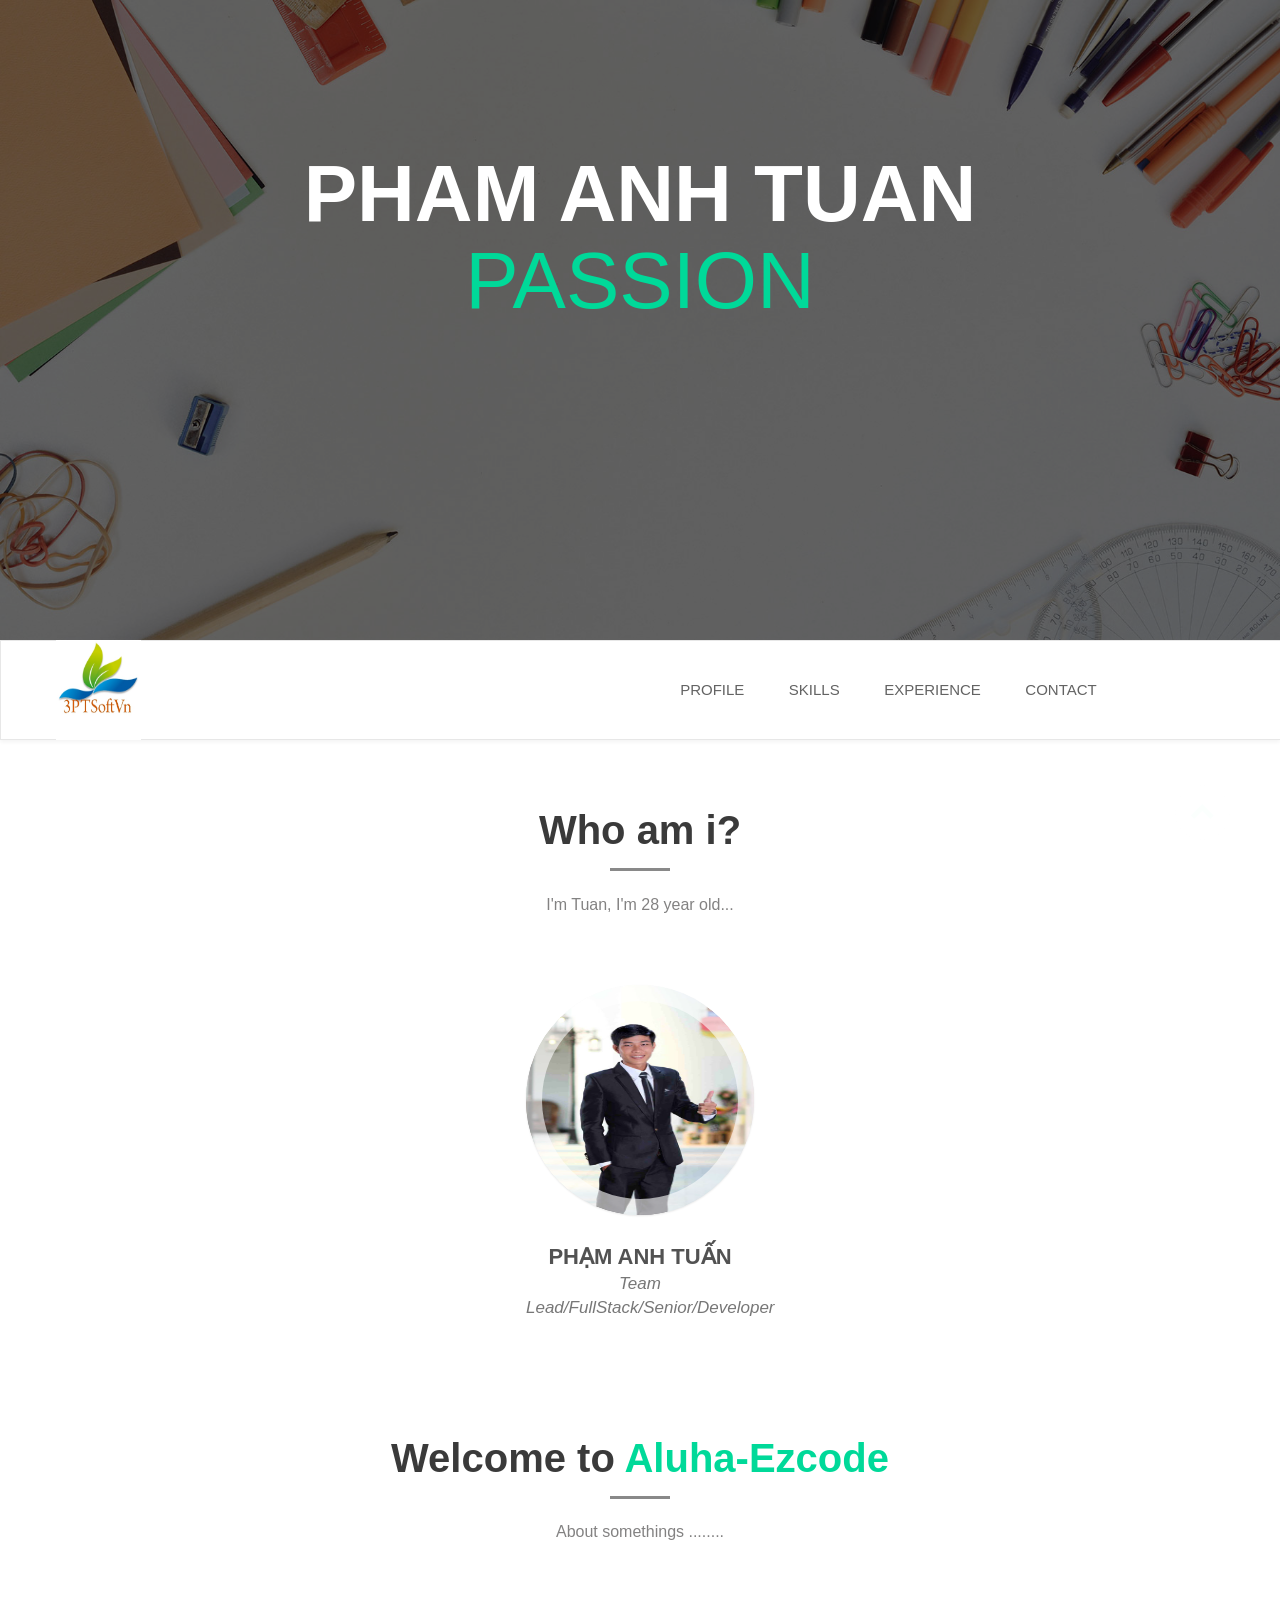
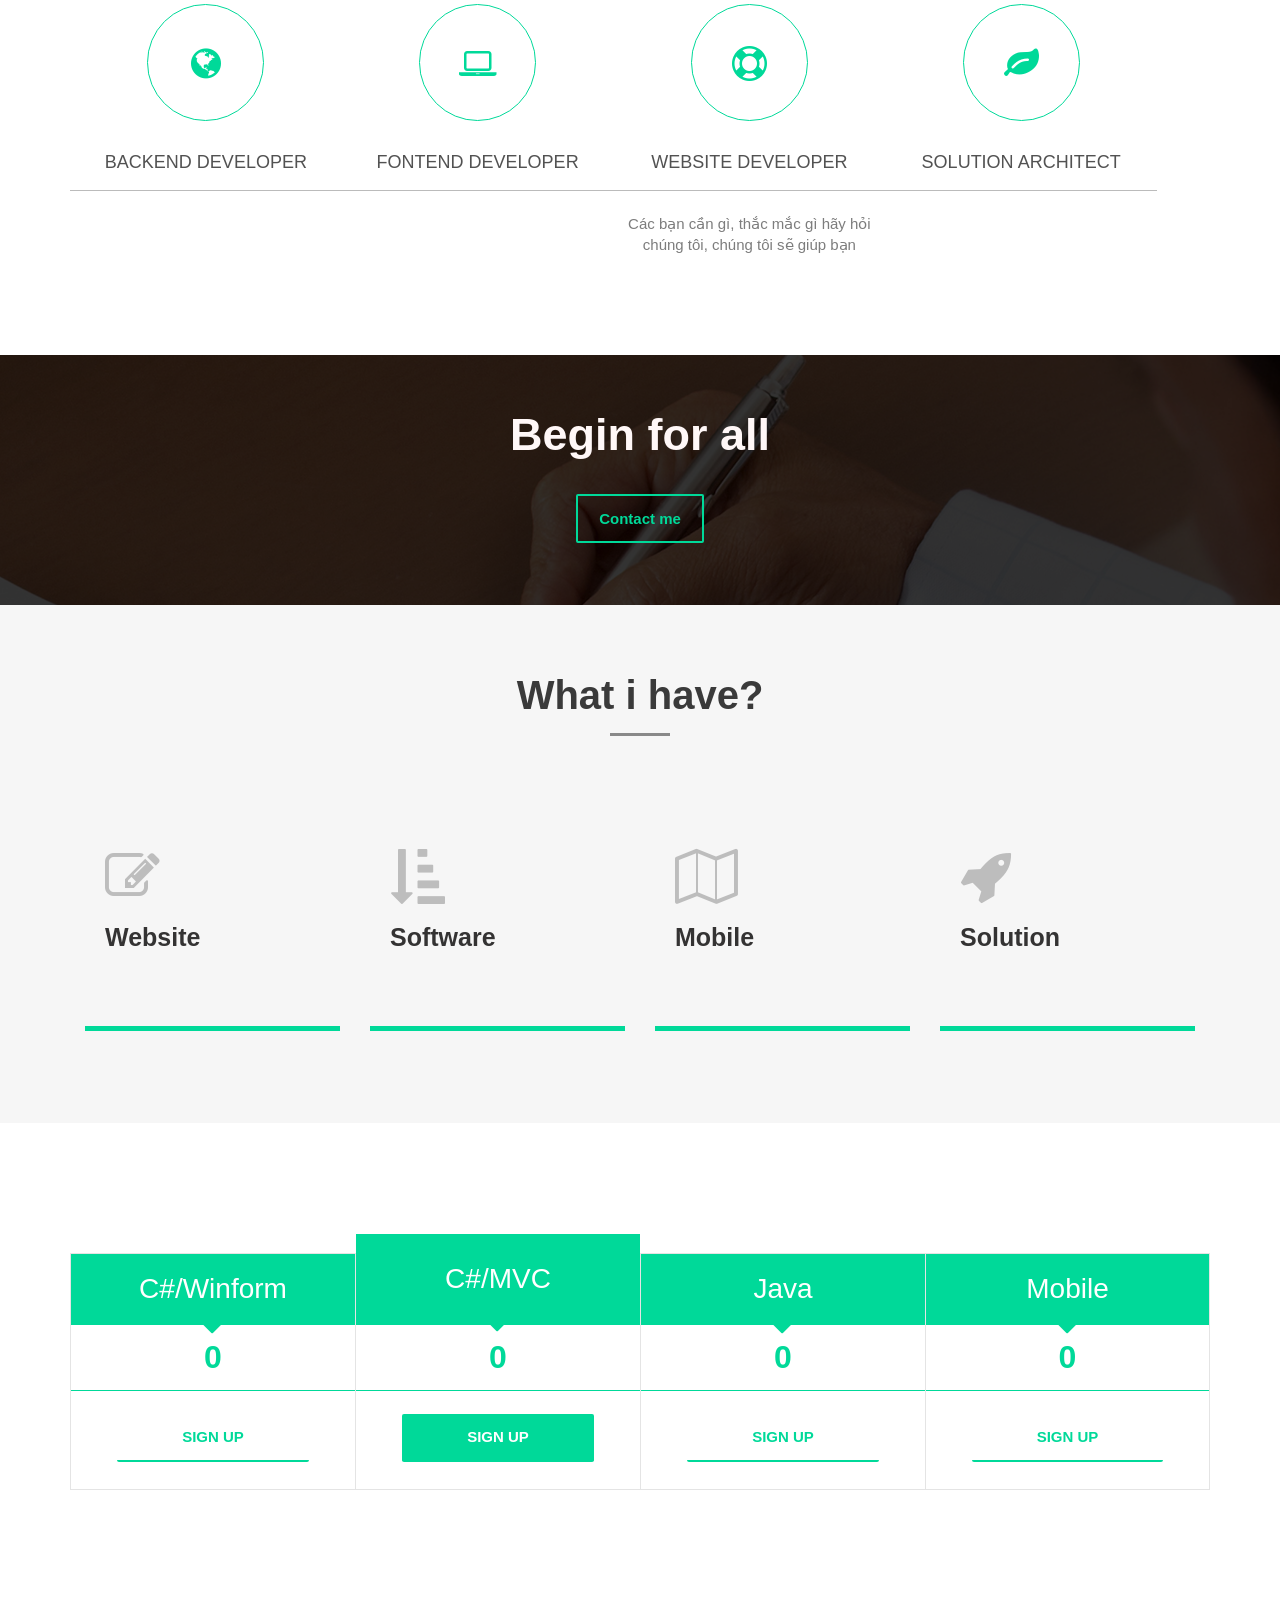
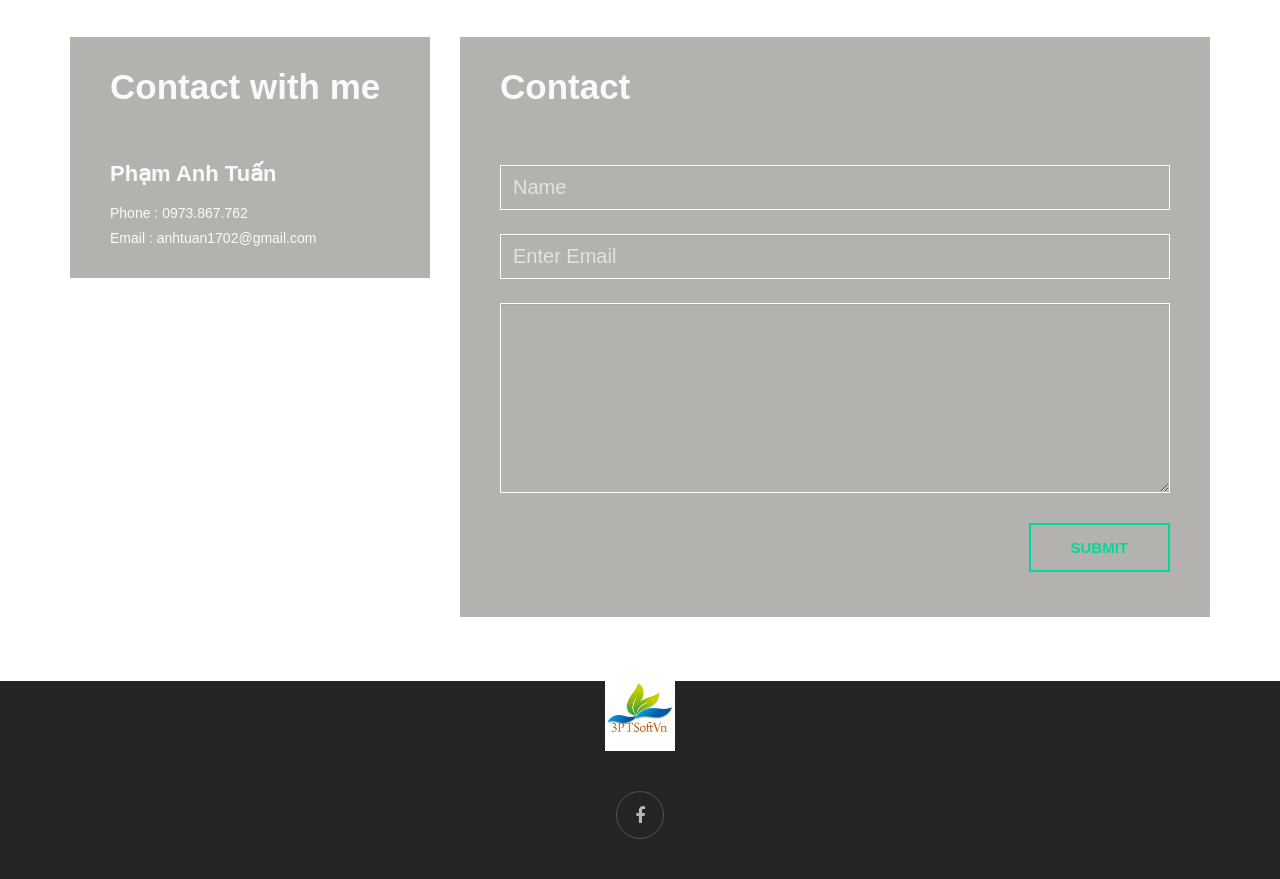
==== commit f4e31abc: "Update index.html change logo" ====
--- a/index.html
+++ b/index.html
@@ -8,7 +8,7 @@
     <!-- The above 3 meta tags *must* come first in the head; any other head content must come *after* these tags -->
     <title>3PTSoftVn</title>
     <!-- Favicon -->
-    <link rel="shortcut icon" type="image/icon" href="./content/image/Logo3pt.jpg" />
+    <link rel="shortcut icon" type="image/icon" href="./content/image/logo.jpg" />
     <!-- Font Awesome -->
     <link href="./assets/css/font-awesome.css" rel="stylesheet">
     <!-- Bootstrap -->
@@ -367,4 +367,4 @@
     <script type="text/javascript" src="./assets/js/custom.js"></script>
 
 </body>
-</html>+</html>
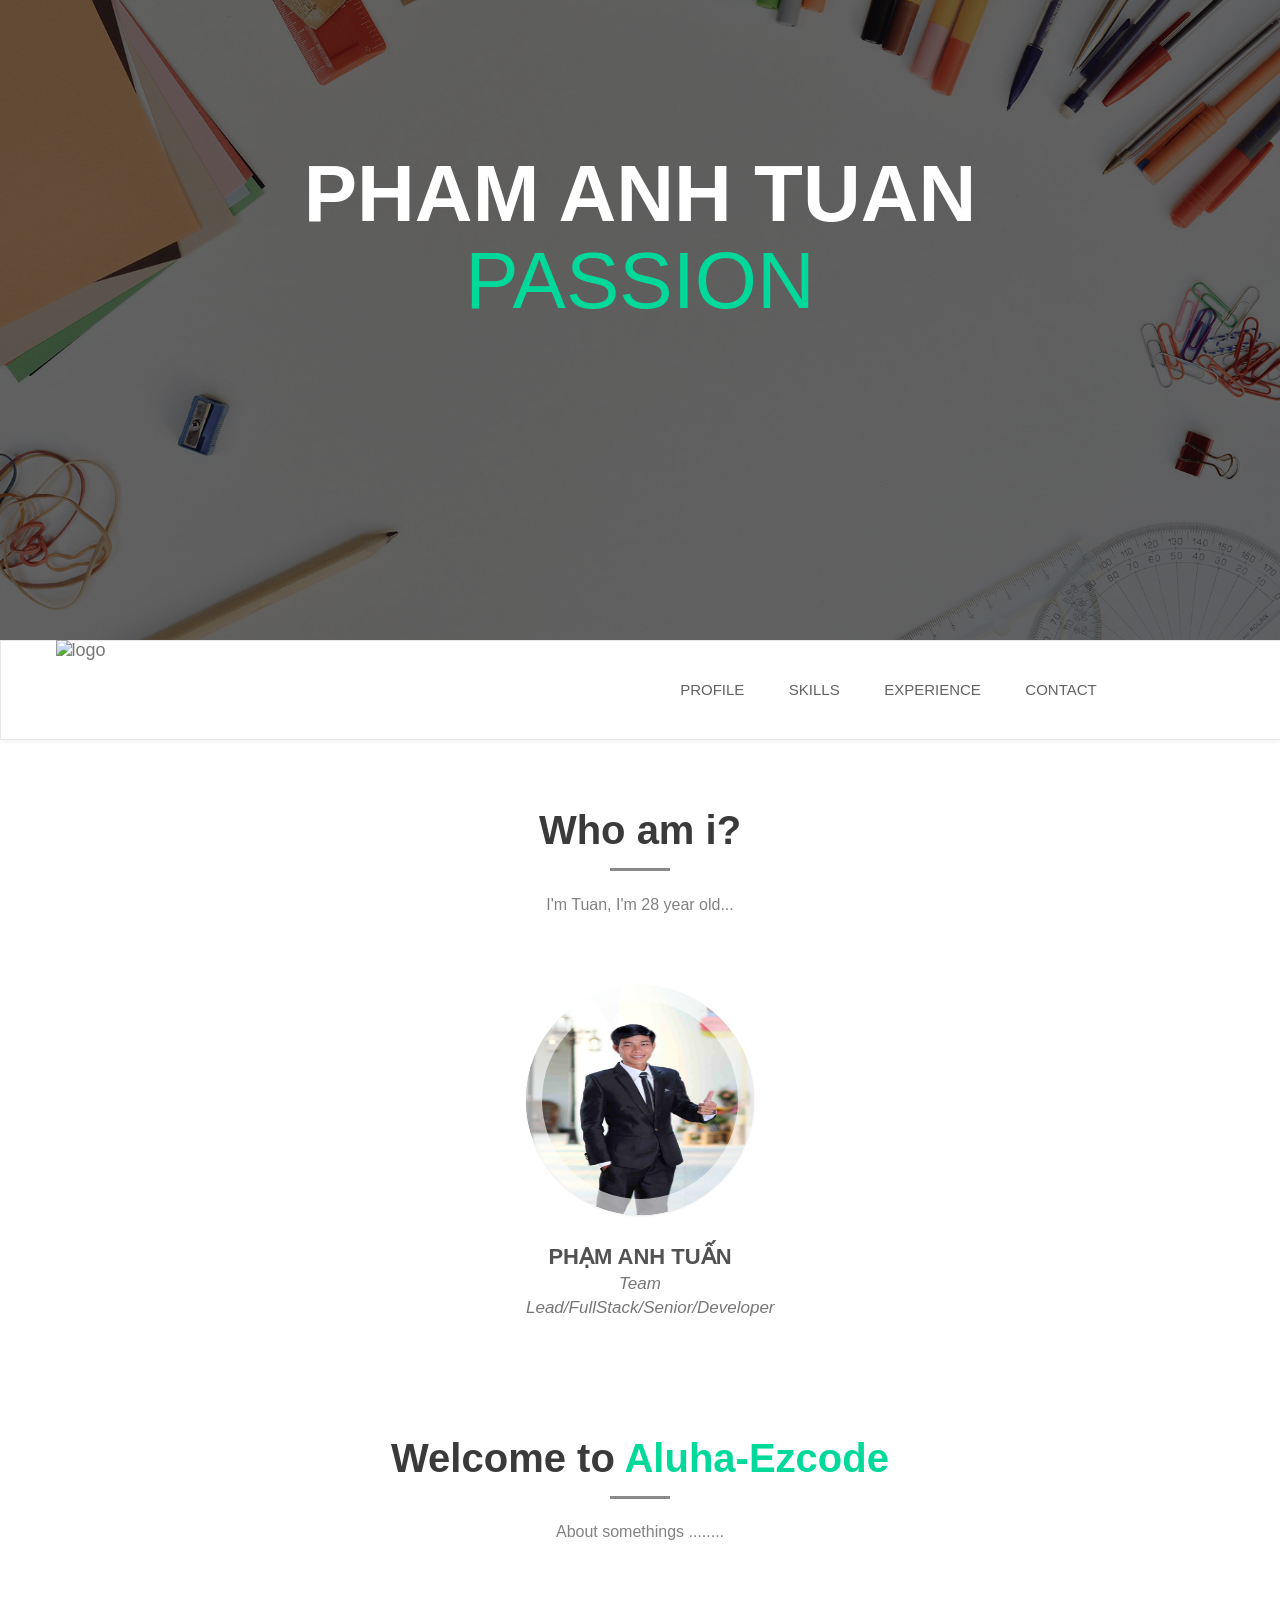
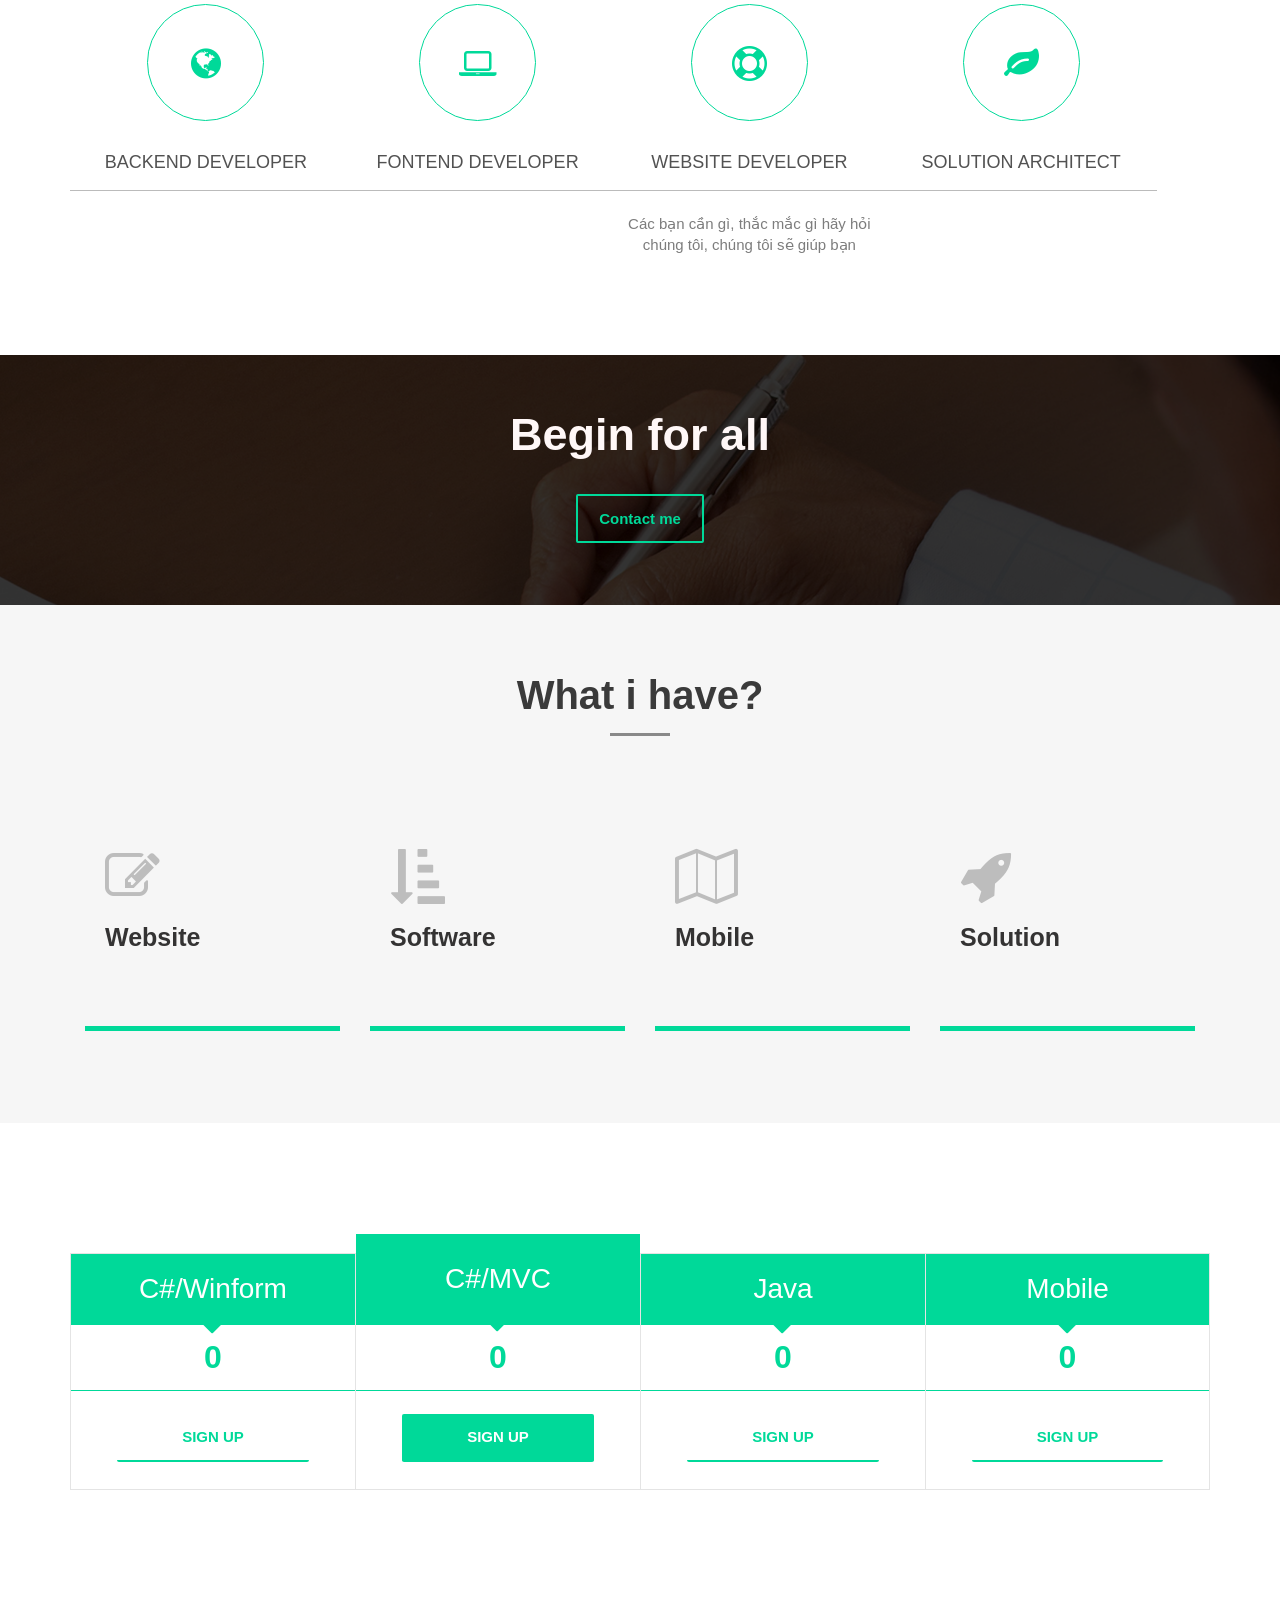
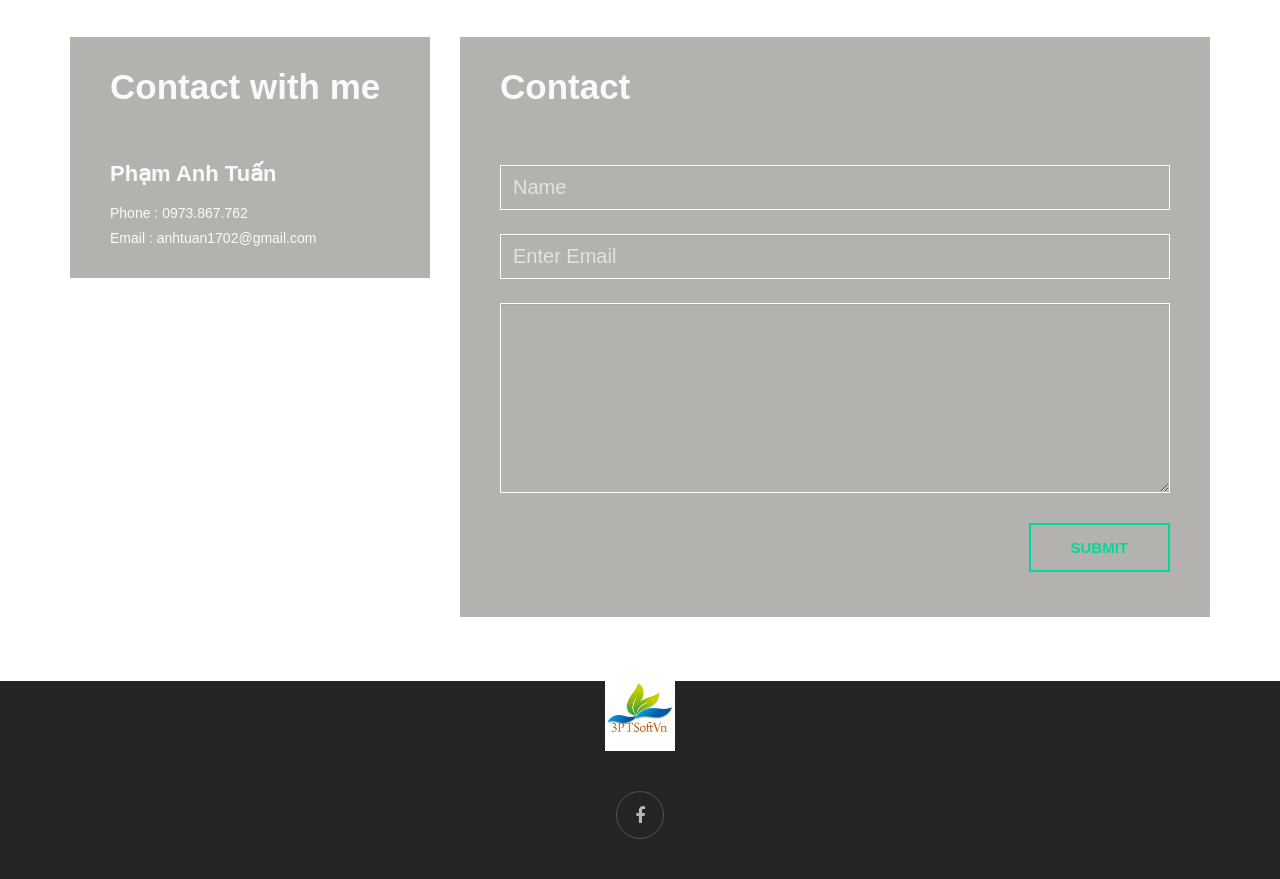
==== commit ad5d7125: "Update index.html" ====
--- a/index.html
+++ b/index.html
@@ -84,7 +84,7 @@
                     </button>
                     <!-- LOGO -->
 
-                    <a class="navbar-brand logo" href="index.html"><img src="./content/image/Logo3pt.jpg" alt="logo"></a>
+                    <a class="navbar-brand logo" href="index.html"><img src="./content/image/logo.jpg" alt="logo"></a>
                 </div>
                 <div id="navbar" class="navbar-collapse collapse">
                     <ul id="top-menu" class="nav navbar-nav main-nav menu-scroll">
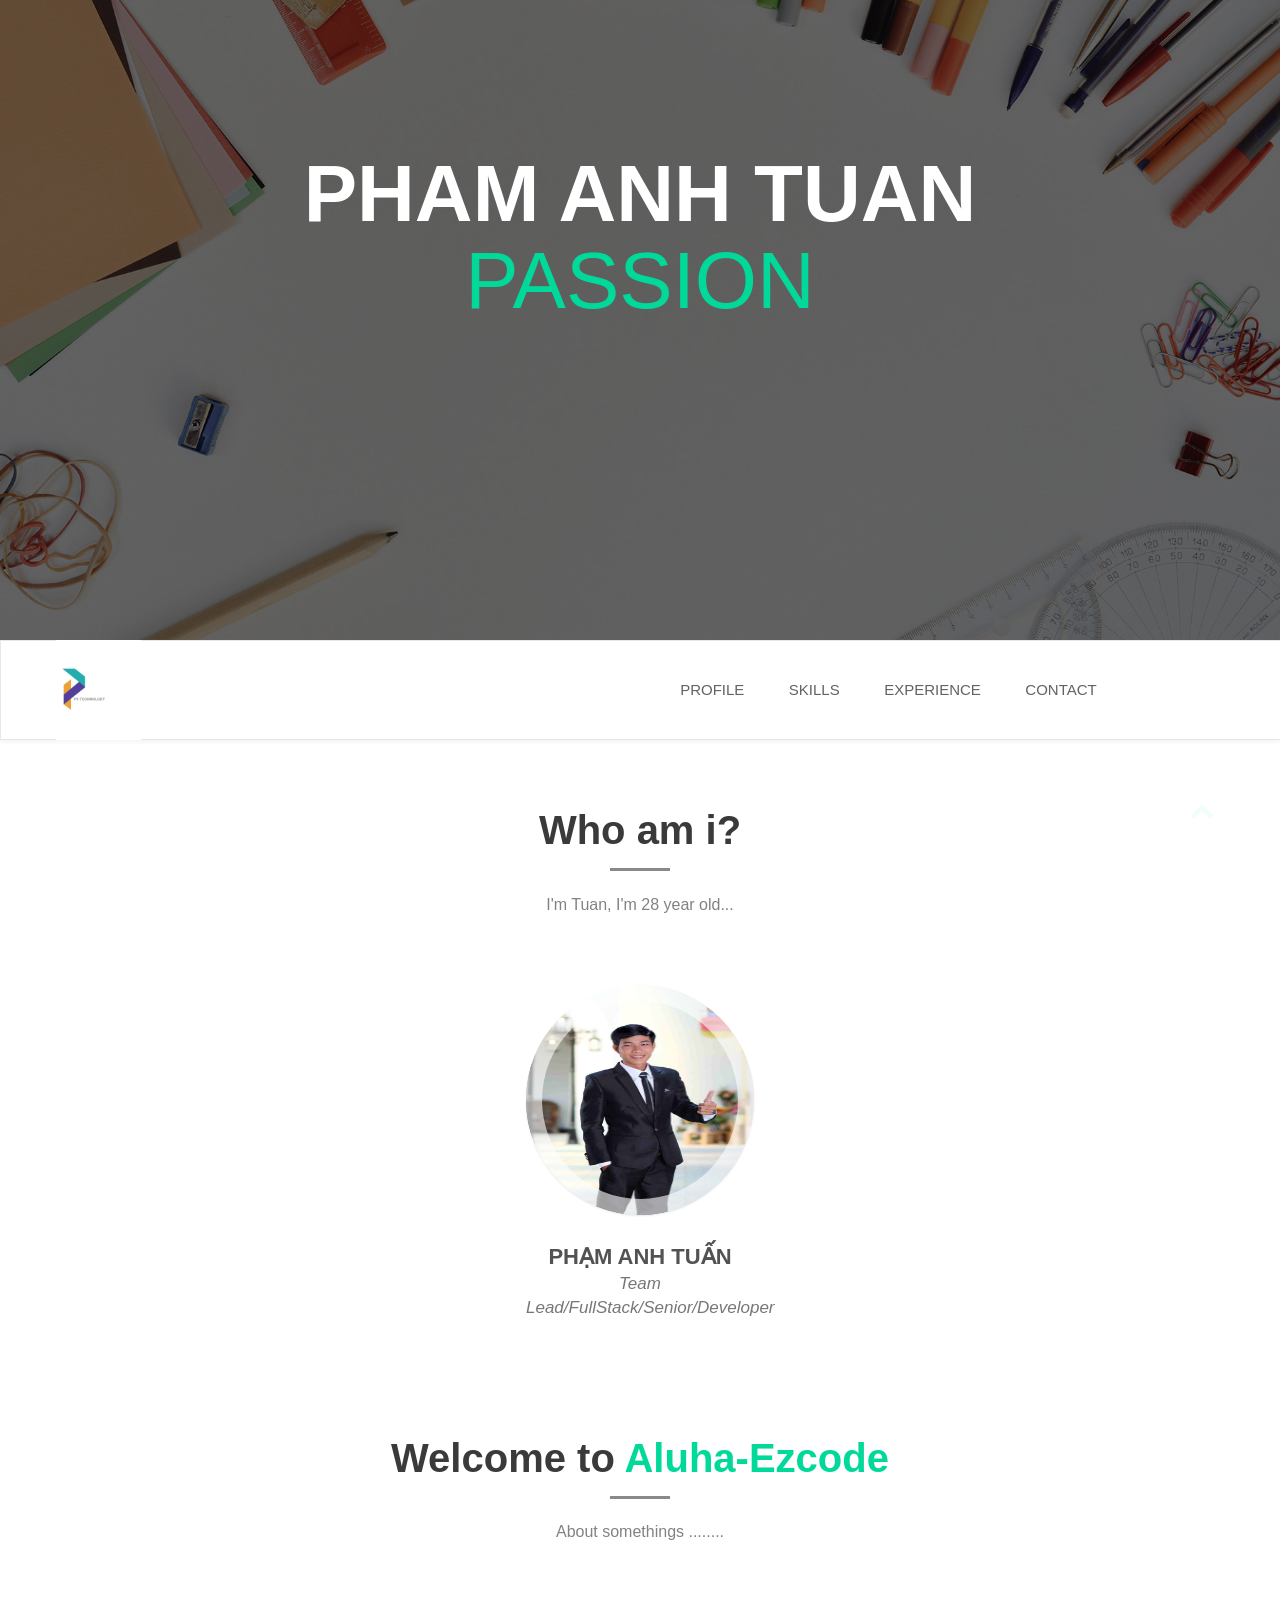
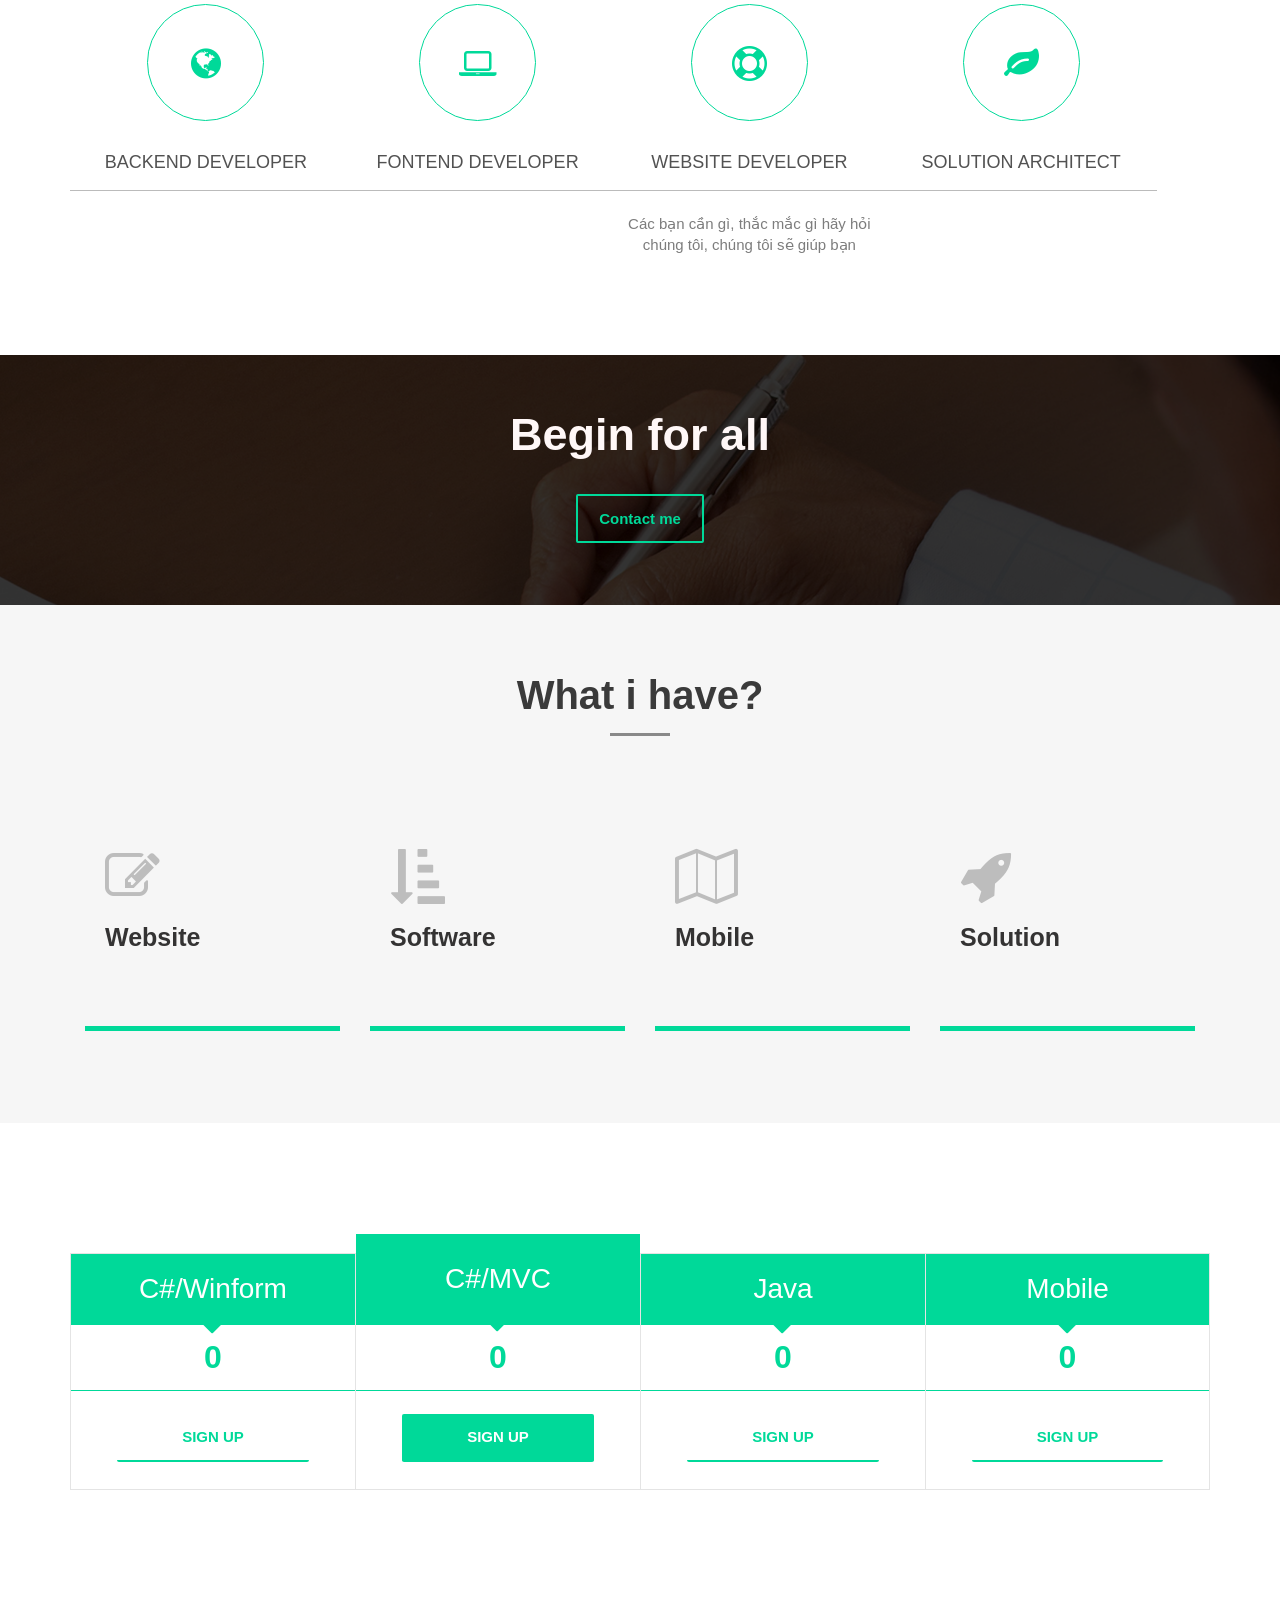
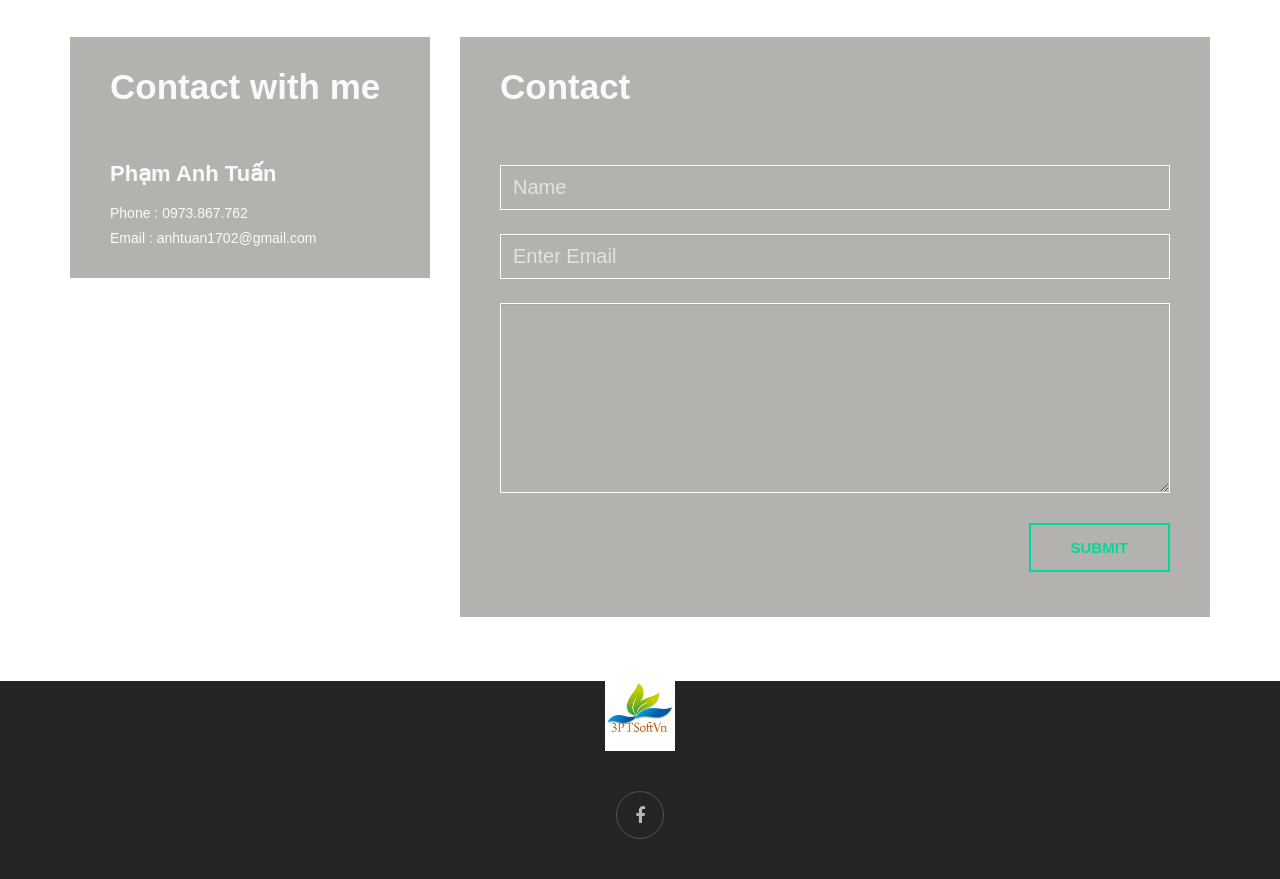
==== commit 1da5532b: "Update index.html" ====
--- a/index.html
+++ b/index.html
@@ -8,7 +8,7 @@
     <!-- The above 3 meta tags *must* come first in the head; any other head content must come *after* these tags -->
     <title>3PTSoftVn</title>
     <!-- Favicon -->
-    <link rel="shortcut icon" type="image/icon" href="./content/image/logo.jpg" />
+    <link rel="shortcut icon" type="image/icon" href="./content/image/logo.png" />
     <!-- Font Awesome -->
     <link href="./assets/css/font-awesome.css" rel="stylesheet">
     <!-- Bootstrap -->
@@ -84,7 +84,7 @@
                     </button>
                     <!-- LOGO -->
 
-                    <a class="navbar-brand logo" href="index.html"><img src="./content/image/logo.jpg" alt="logo"></a>
+                    <a class="navbar-brand logo" href="index.html"><img src="./content/image/logo.png" alt="logo"></a>
                 </div>
                 <div id="navbar" class="navbar-collapse collapse">
                     <ul id="top-menu" class="nav navbar-nav main-nav menu-scroll">
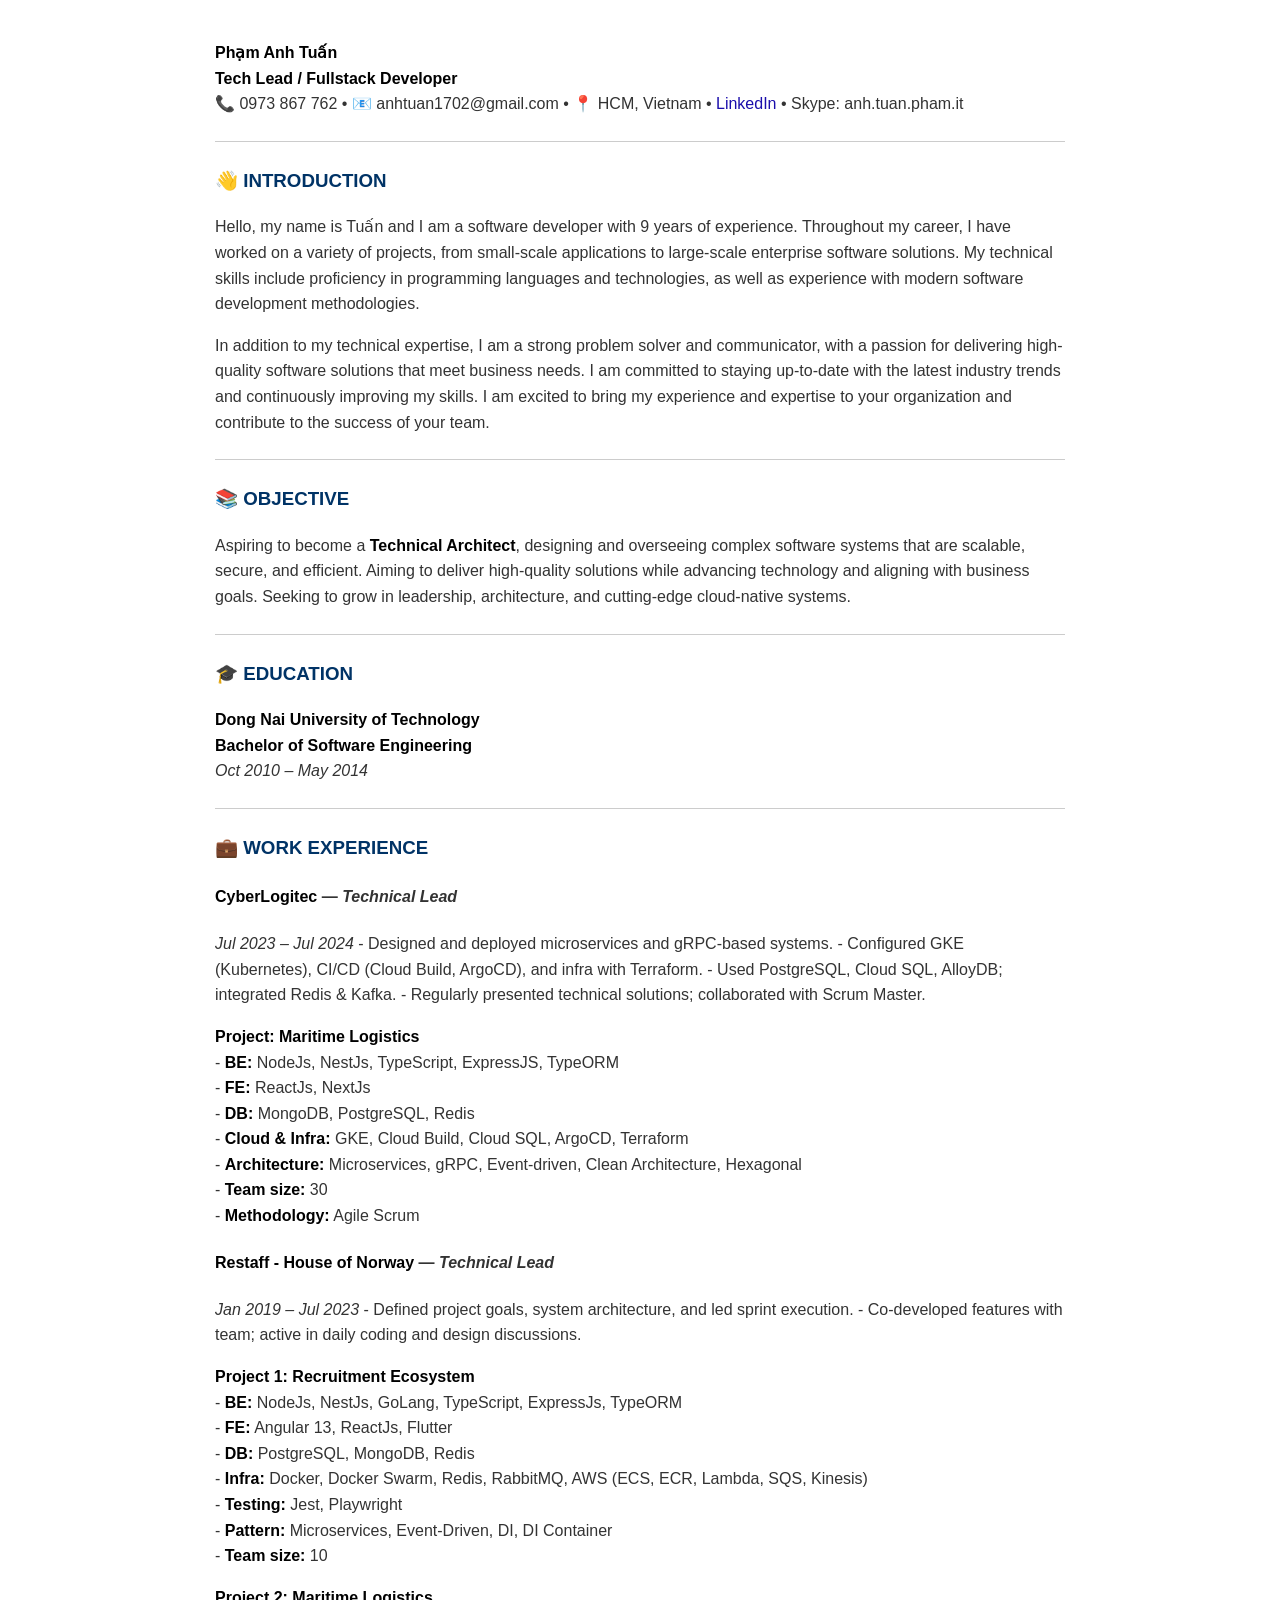
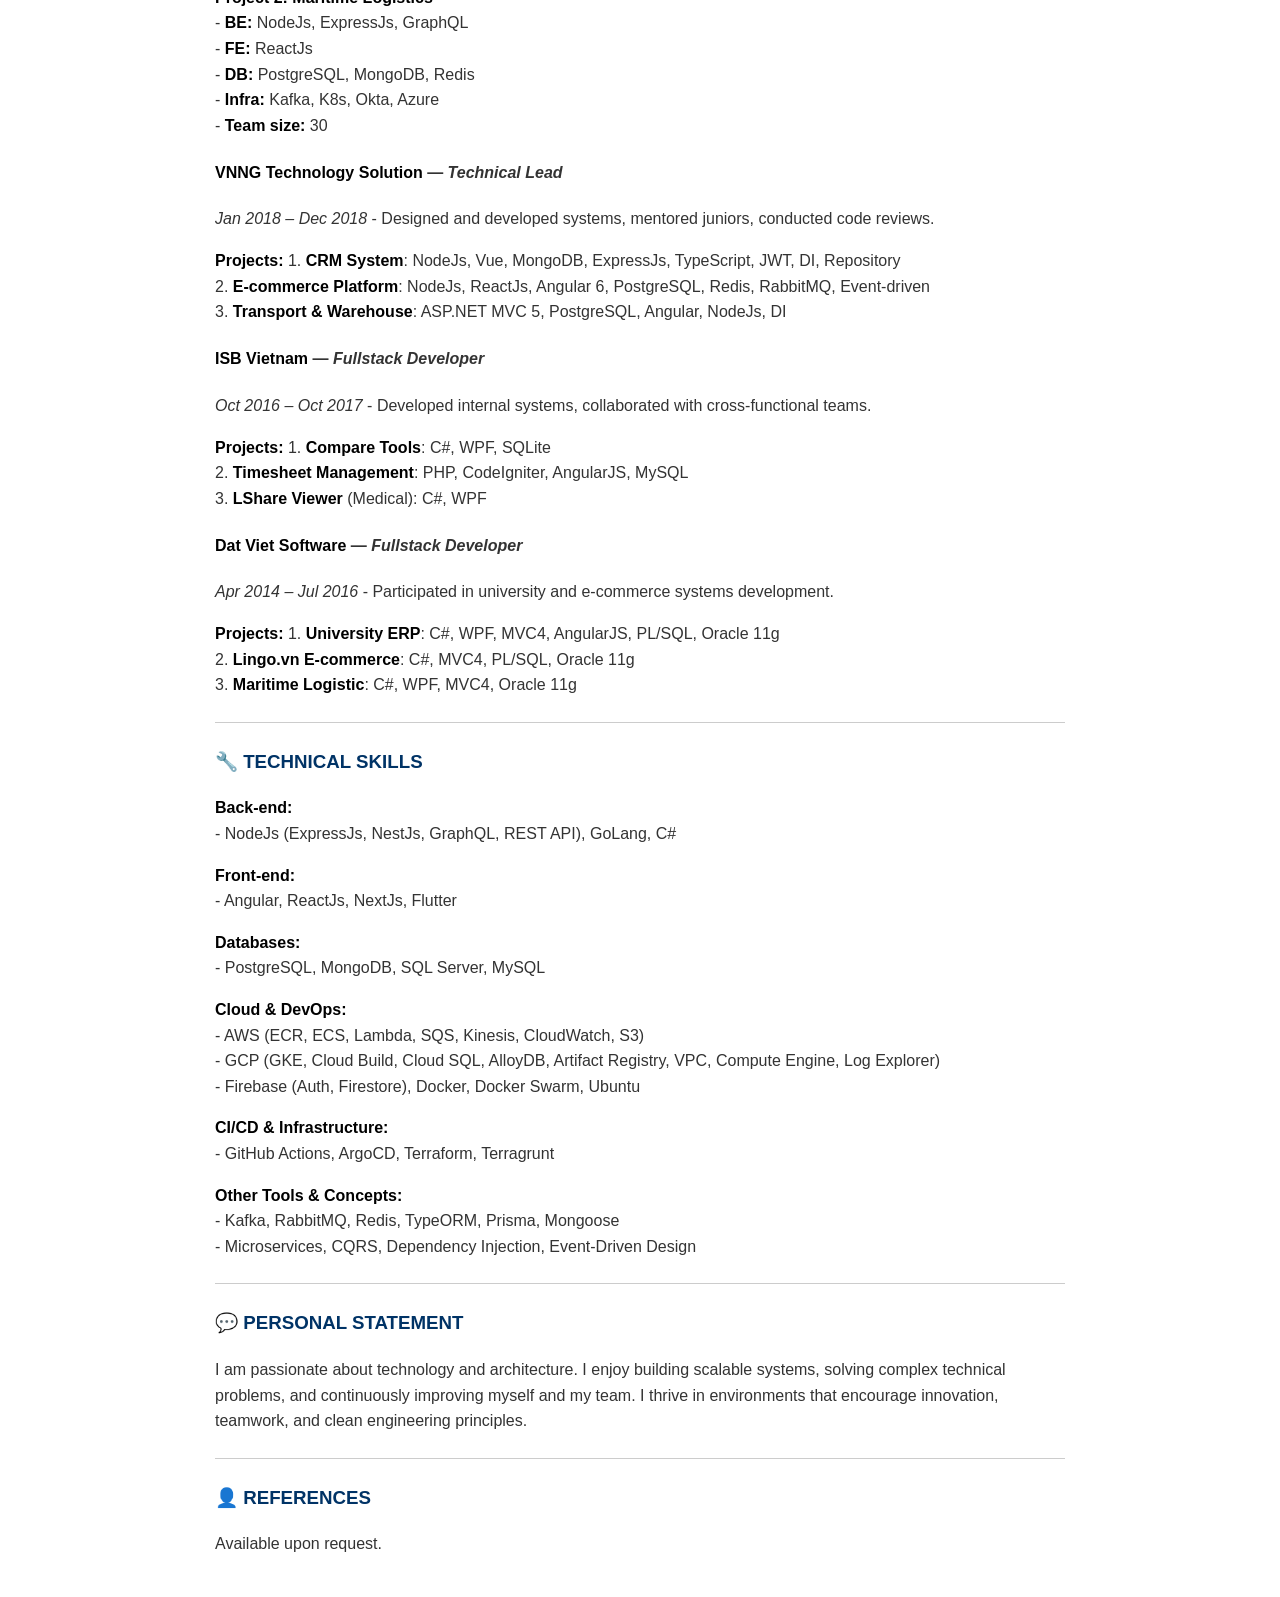
==== commit 375422fb: "Update index.html" ====
--- a/index.html
+++ b/index.html
@@ -1,370 +1,173 @@
-
 <!DOCTYPE html>
-<html lang="en">
+<html>
 <head>
-    <meta charset="utf-8">
-    <meta http-equiv="X-UA-Compatible" content="IE=edge">
-    <meta name="viewport" content="width=device-width, initial-scale=1">
-    <!-- The above 3 meta tags *must* come first in the head; any other head content must come *after* these tags -->
-    <title>3PTSoftVn</title>
-    <!-- Favicon -->
-    <link rel="shortcut icon" type="image/icon" href="./content/image/logo.png" />
-    <!-- Font Awesome -->
-    <link href="./assets/css/font-awesome.css" rel="stylesheet">
-    <!-- Bootstrap -->
-    <link href="./assets/css/bootstrap.css" rel="stylesheet">
-    <!-- Slick slider -->
-    <link rel="stylesheet" type="text/css" href="./assets/css/slick.css" />
-    <!-- Fancybox slider -->
-    <link rel="stylesheet" href="./assets/css/jquery.fancybox.css" type="text/css" media="screen" />
-    <!-- Animate css -->
-    <link rel="stylesheet" type="text/css" href="./assets/css/animate.css" />
-    <!-- Theme color -->
-    <link id="switcher" href="./assets/css/theme-color/default.css" rel="stylesheet">
-    <link href="./assets/css/preloader.css" rel="stylesheet" />
-    <!-- Main Style -->
-    <link href="./assets/css/style.css" rel="stylesheet" />
-
-    <!-- Fonts -->
-    <!-- Open Sans for body font -->
-    <link href='https://fonts.googleapis.com/css?family=Open+Sans' rel='stylesheet' type='text/css'>
-    <!-- Raleway for Title -->
-    <link href='https://fonts.googleapis.com/css?family=Raleway' rel='stylesheet' type='text/css'>
-    <!-- Pacifico for 404 page   -->
-    <link href='https://fonts.googleapis.com/css?family=Pacifico' rel='stylesheet' type='text/css'>
-    <!-- HTML5 shim and Respond.js for IE8 support of HTML5 elements and media queries -->
-    <!-- WARNING: Respond.js doesn't work if you view the page via file:// -->
-    <!--[if lt IE 9]>
-      <script src="https://oss.maxcdn.com/html5shiv/3.7.2/html5shiv.min.js"></script>
-      <script src="https://oss.maxcdn.com/respond/1.4.2/respond.min.js"></script>
-    <![endif]-->
+    <meta charset="UTF-8">
+    <title>Phạm Anh Tuấn - CV</title>
+    <style>
+        body {
+            font-family: Arial, sans-serif;
+            max-width: 850px;
+            margin: 40px auto;
+            padding: 0 20px;
+            color: #333;
+            line-height: 1.6;
+        }
+        h1, h2, h3 {
+            color: #003366;
+        }
+        hr {
+            margin: 24px 0;
+            border: none;
+            border-top: 1px solid #ccc;
+        }
+        ul {
+            padding-left: 20px;
+        }
+        a {
+            color: #1a0dab;
+            text-decoration: none;
+        }
+        strong {
+            color: #000;
+        }
+    </style>
 </head>
 <body>
+<p><strong>Phạm Anh Tuấn</strong><br />
+<strong>Tech Lead / Fullstack Developer</strong><br />
+📞 0973 867 762  • 📧 anhtuan1702@gmail.com  • 📍 HCM, Vietnam  • <a href="https://www.linkedin.com/in/tuna-pham">LinkedIn</a>  • Skype: anh.tuan.pham.it</p>
 
-    <!-- BEGAIN PRELOADER -->
-    <div id="preloader">
-        <div class="loader">&nbsp;</div>
-    </div>
-    <!-- END PRELOADER -->
-    <!-- SCROLL TOP BUTTON -->
-    <a class="scrollToTop" href="#"><i class="fa fa-chevron-up"></i></a>
-    <!-- END SCROLL TOP BUTTON -->
-    <!-- Start header section -->
-    <header id="header">
-        <div class="header-inner">
-            <!-- Header image -->
-            <img src="./assets/images/header-bg.jpg" alt="img">
-            <div class="header-overlay">
-                <div class="header-content">
-                    <!-- Start header content slider -->
-                    <h2 class="header-slide">
-                       PHAM ANH TUAN
-                        <span>Passion</span>
-                        <span>Confident</span>
-                        <span>All for my life</span>
-                    </h2>
-                    <!-- End header content slider -->
-                    <!-- Header btn area -->
-                </div>
-            </div>
-        </div>
-    </header>
-    <!-- End header section -->
-    <!-- Start menu section -->
-    <section id="menu-area">
-        <nav class="navbar navbar-default main-navbar" role="navigation">
-            <div class="container">
-                <div class="navbar-header">
-                    <!-- FOR MOBILE VIEW COLLAPSED BUTTON -->
-                    <button type="button" class="navbar-toggle collapsed" data-toggle="collapse" data-target="#navbar" aria-expanded="false" aria-controls="navbar">
-                        <span class="sr-only">Toggle navigation</span>
-                        <span class="icon-bar"></span>
-                        <span class="icon-bar"></span>
-                        <span class="icon-bar"></span>
-                    </button>
-                    <!-- LOGO -->
+<hr />
 
-                    <a class="navbar-brand logo" href="index.html"><img src="./content/image/logo.png" alt="logo"></a>
-                </div>
-                <div id="navbar" class="navbar-collapse collapse">
-                    <ul id="top-menu" class="nav navbar-nav main-nav menu-scroll">
-                        <li class="active"><a href="#header">Profile</a></li>
-                        <li><a href="#service">Skills</a></li>
-                        <li><a href="#pricing-table">Experience </a></li>
-                        <li><a href="#contact">Contact</a></li>
-                    </ul>
-                </div><!--/.nav-collapse -->
-            </div>
-        </nav>
-    </section>
-    <!-- End menu section -->
-   
-    <!-- Start Team action -->
-    <section id="team">
-        <div class="container">
-            <div class="row">
-                <div class="col-md-12">
-                    <div class="team-area">
-                        <div class="title-area">
-                            <h2 class="tittle">Who am i?</h2>
-                            <span class="tittle-line"></span>
-                            <p>I'm Tuan, I'm 28 year old...</p>
-                        </div>
-                        <!-- Start team content -->
-                        <div class="team-content">
-                            <ul class="team-grid">
-                                <li>
-                                    <div class="team-item team-img-1 wow fadeInUp">
-                                        <div class="team-info">
-                                            <p> Phạm Anh Tuấn</p>
-                                            <a href="https://www.facebook.com/tp.tuanpham.it" target="_blank"><span class="fa fa-facebook"></span></a>
-                                        </div>
-                                    </div>
-                                    <div class="team-address">
-                                        <p>Phạm Anh Tuấn</p>
-                                        <span>Team Lead/FullStack/Senior/Developer</span>
-                                    </div>
-                                </li>
-                            </ul>
-                        </div>
-                        <!-- End team content -->
-                    </div>
-                </div>
-            </div>
-        </div>
-    </section>
-    <!-- Start Team action -->
-    <!-- Start about section -->
-    <section id="about">
-        <div class="container">
-            <div class="row">
-                <div class="col-md-12">
-                    <!-- Start welcome area -->
-                    <div class="welcome-area">
-                        <div class="title-area">
-                            <h2 class="tittle">Welcome to <span>Aluha-Ezcode</span></h2>
-                            <span class="tittle-line"></span>
-                            <p>About somethings ........</p>
-                        </div>
-                        <div class="welcome-content">
-                            <ul class="wc-table">
-                                <li>
-                                    <div class="single-wc-content wow fadeInUp">
-                                        <span class="fa fa-globe wc-icon"></span>
-                                        <h4 class="wc-tittle">Backend developer</h4>
-                                    </div>
-                                </li>
-                                <li>
-                                    <div class="single-wc-content wow fadeInUp">
-                                        <span class="fa fa-laptop wc-icon"></span>
-                                        <h4 class="wc-tittle">FontEnd developer</h4>
-                                    </div>
-                                </li>
-                                <li>
-                                    <div class="single-wc-content wow fadeInUp">
-                                        <span class="fa fa-support wc-icon"></span>
-                                        <h4 class="wc-tittle">Website developer</h4>
-                                        <p>Các bạn cần gì, thắc mắc gì hãy hỏi chúng tôi, chúng tôi sẽ giúp bạn </p>
-                                    </div>
-                                </li>
-                                <li>
-                                    <div class="single-wc-content wow fadeInUp">
-                                        <span class="fa fa-leaf wc-icon"></span>
-                                        <h4 class="wc-tittle">Solution architect</h4>
-                                    </div>
-                                </li>
-                            </ul>
-                        </div>
-                    </div>
-                    <!-- End welcome area -->
-                </div>
-            </div>
-        </div>
-    </section>
-    <!-- End about section -->
-    <!-- Start call to action -->
-    <section id="call-to-action">
-        <img src="./assets/images/call-to-action-bg.png" alt="img">
-        <div class="call-to-overlay">
-            <div class="container">
-                <div class="call-to-content wow fadeInUp">
-                    <h2>Begin for all</h2>
-                    <a href="#" class="button button-default" data-text="Contact me"><span>Contact me</span></a>
-                </div>
-            </div>
-        </div>
-    </section>
-    <!-- End call to action -->
-  
-    <!-- Start service section -->
-    <section id="service">
-        <div class="container">
-            <div class="row">
-                <div class="col-md-12">
-                    <div class="service-area">
-                        <div class="title-area">
-                            <h2 class="tittle">What i have?</h2>
-                            <span class="tittle-line"></span>
-                        </div>
-                        <!-- service content -->
-                        <div class="service-content">
-                            <ul class="service-table">
-                                <li class="col-md-3 col-sm-6">
-                                    <div class="single-service wow slideInUp">
-                                        <span class="fa fa-edit service-icon"></span>
-                                        <h4 class="service-title">Website</h4>
-                                    </div>
-                                </li>
-                                <li class="col-md-3 col-sm-6">
-                                    <div class="single-service wow slideInUp">
-                                        <span class="fa fa-sort-amount-asc service-icon"></span>
-                                        <h4 class="service-title">Software</h4>
-                                    </div>
-                                </li>
-                                <li class="col-md-3 col-sm-6">
-                                    <div class="single-service wow slideInUp">
-                                        <span class="fa fa-map-o service-icon"></span>
-                                        <h4 class="service-title">Mobile</h4>
-                                    </div>
-                                </li>
-                                <li class="col-md-3 col-sm-6">
-                                    <div class="single-service wow slideInUp">
-                                        <span class="fa fa-rocket service-icon"></span>
-                                        <h4 class="service-title">Solution</h4>
-                                    </div>
-                                </li>
-                            </ul>
-                        </div>
-                    </div>
-                </div>
-            </div>
-        </div>
-    </section>
-    <!-- End service section -->
-    <!-- Start Portfolio section -->
-    <!-- End Portfolio section -->
-    <!-- Start counter section -->
-    <!-- Start Pricing Table section -->
-    <section id="pricing-table">
-        <div class="container">
-            <div class="row">
-                <div class="col-md-12">
-                    <div class="pricing-table-area">
-                        <!-- service content -->
-                        <div class="pricing-table-content">
-                            <ul class="price-table">
-                                <li class="wow slideInUp">
-                                    <div class="single-price">
-                                        <h4 class="price-header">C#/Winform</h4>
-                                        <span class="price-amount">0</span>
-                                        <a data-text="SIGN UP" class="button button-default" href="#"><span>SIGN UP</span></a>
-                                    </div>
-                                </li>
-                                <li class="wow slideInUp">
-                                    <div class="single-price standard-price">
-                                        <h4 class="price-header">C#/MVC</h4>
-                                        <span class="price-amount">0</span>
-                                        <a data-text="SIGN UP" class="button button-default" href="#"><span>SIGN UP</span></a>
-                                    </div>
-                                </li>
-                                <li class="wow slideInUp">
-                                    <div class="single-price">
-                                        <h4 class="price-header">Java</h4>
-                                        <span class="price-amount">0</span>
-                                        <a data-text="SIGN UP" class="button button-default" href="#"><span>SIGN UP</span></a>
-                                    </div>
-                                </li>
-                                <li class="wow slideInUp">
-                                    <div class="single-price">
-                                        <h4 class="price-header">Mobile</h4>
-                                        <span class="price-amount">0</span>
-                                        <a data-text="SIGN UP" class="button button-default" href="#"><span>SIGN UP</span></a>
-                                    </div>
-                                </li>
-                            </ul>
-                        </div>
-                    </div>
-                </div>
-            </div>
-        </div>
-    </section>
-    <!-- End Pricing Table section -->
-    <!-- Start from blog section -->
+<h3>👋 INTRODUCTION</h3>
 
-    <!-- Start Contact section -->
-    <section id="contact">
-        <div class="container">
-            <div class="row">
-                <div class="col-md-4 col-sm-6 col-xs-12">
-                    <div class="contact-left wow fadeInLeft">
-                        <h2>Contact with me</h2>
-                        <address class="single-address">
-                            <h4>Phạm Anh Tuấn</h4>
-                            <p>Phone : 0973.867.762</p>
-                            <p>Email : anhtuan1702@gmail.com</p>
-                        </address>
-                    </div>
-                </div>
-                <div class="col-md-8 col-sm-6 col-xs-12">
-                    <div class="contact-right wow fadeInRight">
-                        <h2>Contact</h2>
-                        <form action="" class="contact-form">
-                            <div class="form-group">
-                                <input type="text" class="form-control" placeholder="Name">
-                            </div>
-                            <div class="form-group">
-                                <input type="email" class="form-control" placeholder="Enter Email">
-                            </div>
-                            <div class="form-group">
-                                <textarea class="form-control"></textarea>
-                            </div>
-                            <button type="submit" data-text="SUBMIT" class="button button-default"><span>SUBMIT</span></button>
-                        </form>
-                    </div>
-                </div>
-            </div>
-        </div>
-    </section>
-    <!-- End Contact section -->
-    <!-- Start Google Map -->
-    <!-- End Google Map -->
-    <!-- Start Footer -->
-    <footer id="footer">
-        <div class="footer-top">
-            <div class="container">
-                <div class="row">
-                    <div class="col-md-12">
-                        <div class="footer-top-area">
-                            <a class="footer-logo" href="#"><img src="./content/image/Logo3pt.jpg" height="70" alt="Logo"></a>
-                            <div class="footer-social">
-                                <a class="facebook" href="https://www.facebook.com/tp.tuanpham.it" target="_blank"><span class="fa fa-facebook"></span></a>
-                            </div>
-                        </div>
-                    </div>
-                </div>
-            </div>
-        </div>
-    </footer>
-    <!-- End Footer -->
-    <!-- initialize jQuery Library -->
-    <script src="https://ajax.googleapis.com/ajax/libs/jquery/1.11.3/jquery.min.js"></script>
-    <!-- Include all compiled plugins (below), or include individual files as needed -->
-    <!-- Bootstrap -->
-    <script src="./assets/js/bootstrap.js"></script>
-    <!-- Slick Slider -->
-    <script type="text/javascript" src="./assets/js/slick.js"></script>
-    <!-- Counter -->
-    <script type="text/javascript" src="./assets/js/waypoints.js"></script>
-    <script type="text/javascript" src="./assets/js/jquery.counterup.js"></script>
-    <!-- mixit slider -->
-    <script type="text/javascript" src="./assets/js/jquery.mixitup.js"></script>
-    <!-- Add fancyBox -->
-    <script type="text/javascript" src="./assets/js/jquery.fancybox.pack.js"></script>
-    <!-- Wow animation -->
-    <script type="text/javascript" src="./assets/js/wow.js"></script>
+<p>Hello, my name is Tuấn and I am a software developer with 9 years of experience. Throughout my career, I have worked on a variety of projects, from small-scale applications to large-scale enterprise software solutions. My technical skills include proficiency in programming languages and technologies, as well as experience with modern software development methodologies.</p>
 
-    <!-- Custom js -->
-    <script type="text/javascript" src="./assets/js/custom.js"></script>
+<p>In addition to my technical expertise, I am a strong problem solver and communicator, with a passion for delivering high-quality software solutions that meet business needs. I am committed to staying up-to-date with the latest industry trends and continuously improving my skills. I am excited to bring my experience and expertise to your organization and contribute to the success of your team.</p>
+
+<hr />
+
+<h3>📚 OBJECTIVE</h3>
+
+<p>Aspiring to become a <strong>Technical Architect</strong>, designing and overseeing complex software systems that are scalable, secure, and efficient. Aiming to deliver high-quality solutions while advancing technology and aligning with business goals. Seeking to grow in leadership, architecture, and cutting-edge cloud-native systems.</p>
+
+<hr />
+
+<h3>🎓 EDUCATION</h3>
+
+<p><strong>Dong Nai University of Technology</strong><br />
+<strong>Bachelor of Software Engineering</strong><br />
+<em>Oct 2010 – May 2014</em></p>
+
+<hr />
+
+<h3>💼 WORK EXPERIENCE</h3>
+
+<h4><strong>CyberLogitec</strong>  — <em>Technical Lead</em></h4>
+
+<p><em>Jul 2023 – Jul 2024</em>
+- Designed and deployed microservices and gRPC-based systems.
+- Configured GKE (Kubernetes), CI/CD (Cloud Build, ArgoCD), and infra with Terraform.
+- Used PostgreSQL, Cloud SQL, AlloyDB; integrated Redis &amp; Kafka.
+- Regularly presented technical solutions; collaborated with Scrum Master.</p>
+
+<p><strong>Project: Maritime Logistics</strong><br />
+- <strong>BE:</strong> NodeJs, NestJs, TypeScript, ExpressJS, TypeORM<br />
+- <strong>FE:</strong> ReactJs, NextJs<br />
+- <strong>DB:</strong> MongoDB, PostgreSQL, Redis<br />
+- <strong>Cloud &amp; Infra:</strong> GKE, Cloud Build, Cloud SQL, ArgoCD, Terraform<br />
+- <strong>Architecture:</strong> Microservices, gRPC, Event-driven, Clean Architecture, Hexagonal<br />
+- <strong>Team size:</strong> 30<br />
+- <strong>Methodology:</strong> Agile Scrum</p>
+
+<h4><strong>Restaff - House of Norway</strong>  — <em>Technical Lead</em></h4>
+
+<p><em>Jan 2019 – Jul 2023</em>
+- Defined project goals, system architecture, and led sprint execution.
+- Co-developed features with team; active in daily coding and design discussions.</p>
+
+<p><strong>Project 1: Recruitment Ecosystem</strong><br />
+- <strong>BE:</strong> NodeJs, NestJs, GoLang, TypeScript, ExpressJs, TypeORM<br />
+- <strong>FE:</strong> Angular 13, ReactJs, Flutter<br />
+- <strong>DB:</strong> PostgreSQL, MongoDB, Redis<br />
+- <strong>Infra:</strong> Docker, Docker Swarm, Redis, RabbitMQ, AWS (ECS, ECR, Lambda, SQS, Kinesis)<br />
+- <strong>Testing:</strong> Jest, Playwright<br />
+- <strong>Pattern:</strong> Microservices, Event-Driven, DI, DI Container<br />
+- <strong>Team size:</strong> 10</p>
+
+<p><strong>Project 2: Maritime Logistics</strong><br />
+- <strong>BE:</strong> NodeJs, ExpressJs, GraphQL<br />
+- <strong>FE:</strong> ReactJs<br />
+- <strong>DB:</strong> PostgreSQL, MongoDB, Redis<br />
+- <strong>Infra:</strong> Kafka, K8s, Okta, Azure<br />
+- <strong>Team size:</strong> 30</p>
+
+<h4><strong>VNNG Technology Solution</strong>  — <em>Technical Lead</em></h4>
+
+<p><em>Jan 2018 – Dec 2018</em>
+- Designed and developed systems, mentored juniors, conducted code reviews.</p>
+
+<p><strong>Projects:</strong>
+1. <strong>CRM System</strong>: NodeJs, Vue, MongoDB, ExpressJs, TypeScript, JWT, DI, Repository<br />
+2. <strong>E-commerce Platform</strong>: NodeJs, ReactJs, Angular 6, PostgreSQL, Redis, RabbitMQ, Event-driven<br />
+3. <strong>Transport &amp; Warehouse</strong>: ASP.NET MVC 5, PostgreSQL, Angular, NodeJs, DI</p>
+
+<h4><strong>ISB Vietnam</strong>  — <em>Fullstack Developer</em></h4>
+
+<p><em>Oct 2016 – Oct 2017</em>
+- Developed internal systems, collaborated with cross-functional teams.</p>
+
+<p><strong>Projects:</strong>
+1. <strong>Compare Tools</strong>: C#, WPF, SQLite<br />
+2. <strong>Timesheet Management</strong>: PHP, CodeIgniter, AngularJS, MySQL<br />
+3. <strong>LShare Viewer</strong> (Medical): C#, WPF</p>
+
+<h4><strong>Dat Viet Software</strong>  — <em>Fullstack Developer</em></h4>
+
+<p><em>Apr 2014 – Jul 2016</em>
+- Participated in university and e-commerce systems development.</p>
+
+<p><strong>Projects:</strong>
+1. <strong>University ERP</strong>: C#, WPF, MVC4, AngularJS, PL/SQL, Oracle 11g<br />
+2. <strong>Lingo.vn E-commerce</strong>: C#, MVC4, PL/SQL, Oracle 11g<br />
+3. <strong>Maritime Logistic</strong>: C#, WPF, MVC4, Oracle 11g</p>
+
+<hr />
+
+<h3>🔧 TECHNICAL SKILLS</h3>
+
+<p><strong>Back-end:</strong><br />
+- NodeJs (ExpressJs, NestJs, GraphQL, REST API), GoLang, C#</p>
+
+<p><strong>Front-end:</strong><br />
+- Angular, ReactJs, NextJs, Flutter</p>
+
+<p><strong>Databases:</strong><br />
+- PostgreSQL, MongoDB, SQL Server, MySQL</p>
+
+<p><strong>Cloud &amp; DevOps:</strong><br />
+- AWS (ECR, ECS, Lambda, SQS, Kinesis, CloudWatch, S3)<br />
+- GCP (GKE, Cloud Build, Cloud SQL, AlloyDB, Artifact Registry, VPC, Compute Engine, Log Explorer)<br />
+- Firebase (Auth, Firestore), Docker, Docker Swarm, Ubuntu</p>
+
+<p><strong>CI/CD &amp; Infrastructure:</strong><br />
+- GitHub Actions, ArgoCD, Terraform, Terragrunt</p>
+
+<p><strong>Other Tools &amp; Concepts:</strong><br />
+- Kafka, RabbitMQ, Redis, TypeORM, Prisma, Mongoose<br />
+- Microservices, CQRS, Dependency Injection, Event-Driven Design</p>
+
+<hr />
+
+<h3>💬 PERSONAL STATEMENT</h3>
+
+<p>I am passionate about technology and architecture. I enjoy building scalable systems, solving complex technical problems, and continuously improving myself and my team. I thrive in environments that encourage innovation, teamwork, and clean engineering principles.</p>
+
+<hr />
+
+<h3>👤 REFERENCES</h3>
+
+<p>Available upon request.</p>
 
 </body>
 </html>
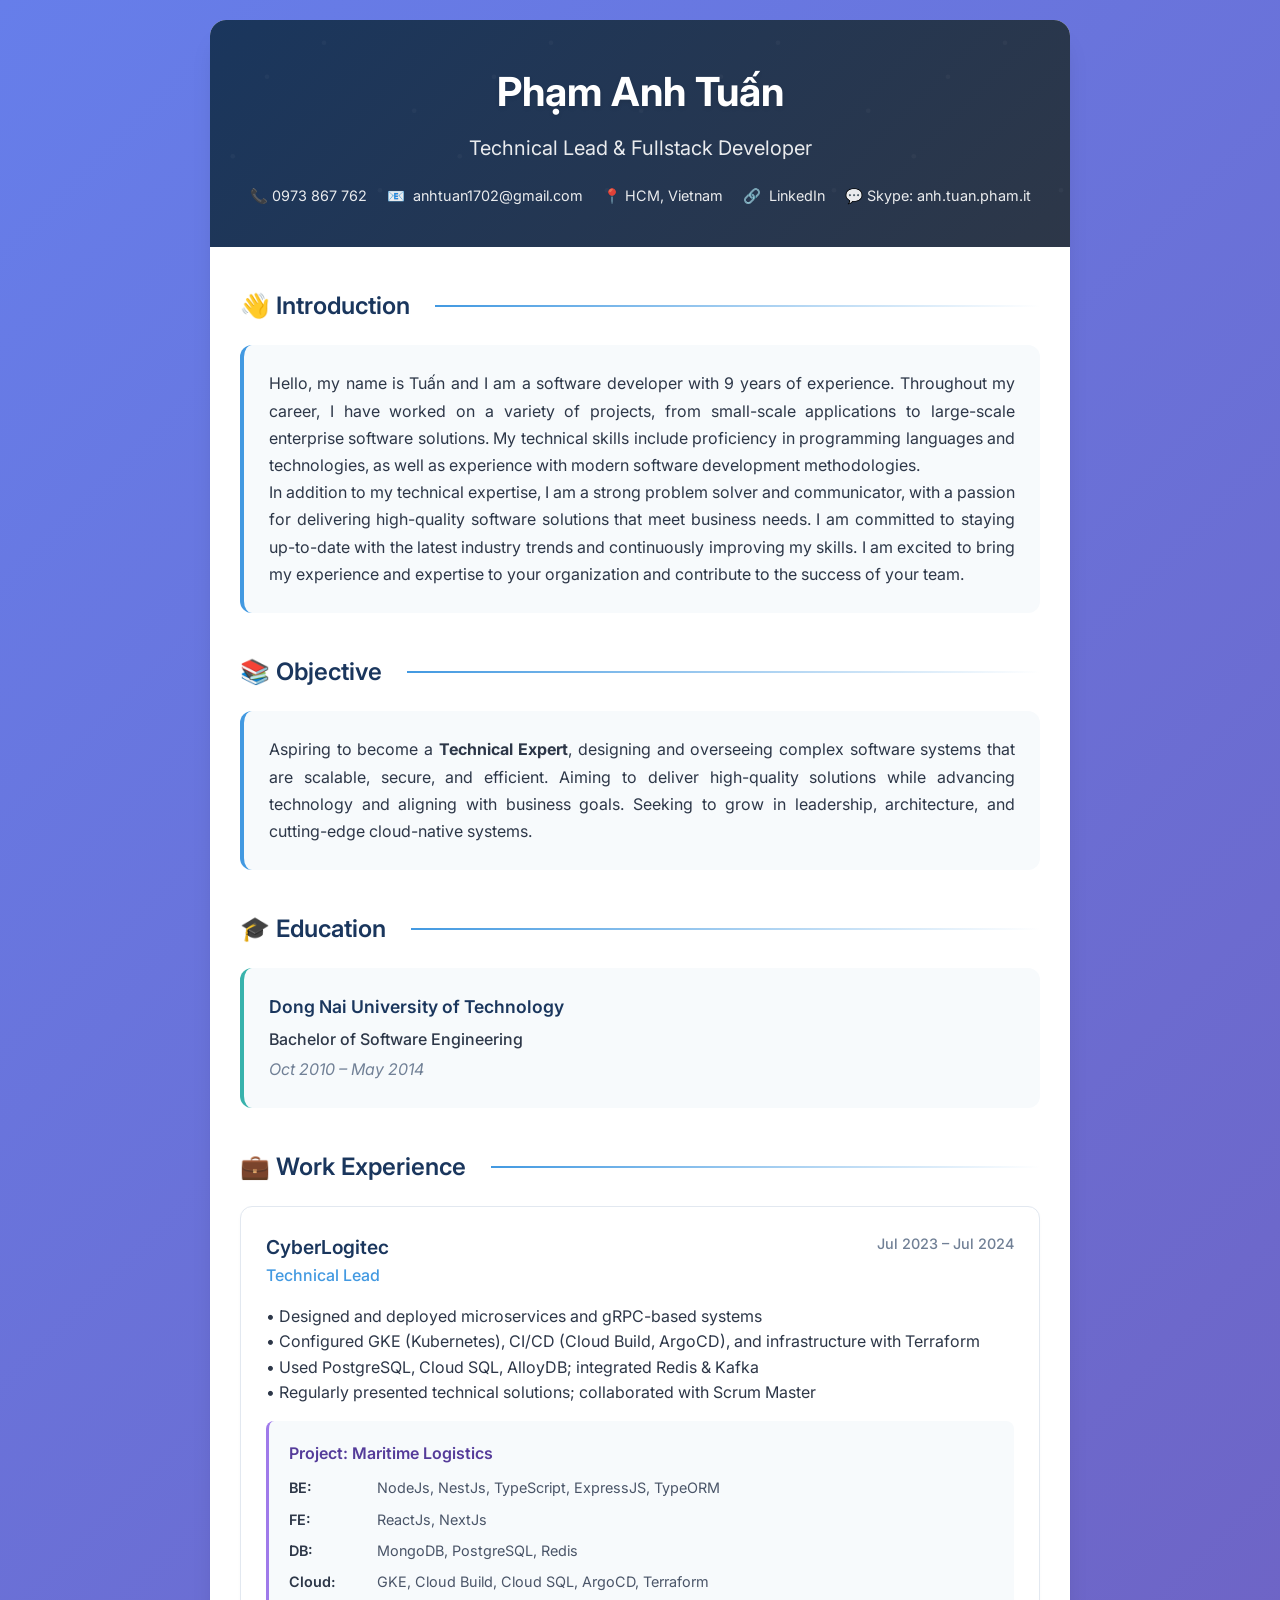
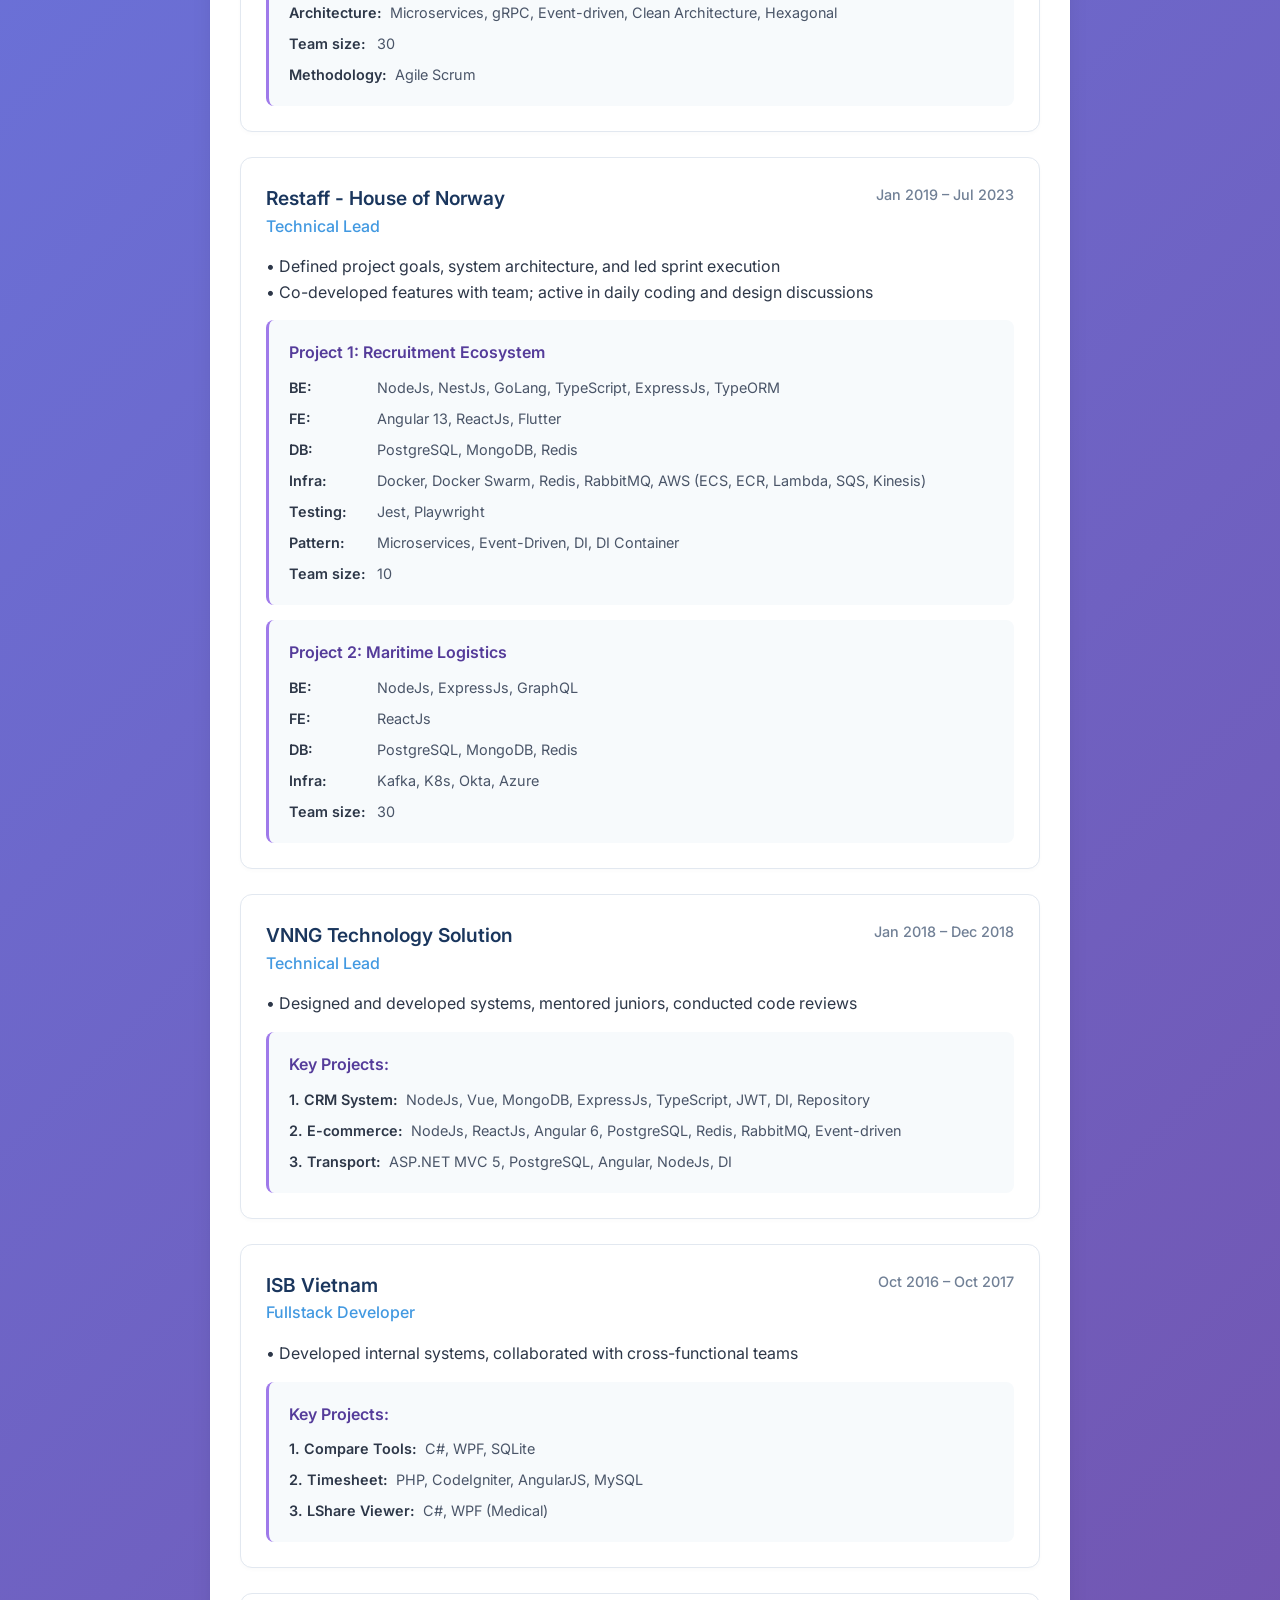
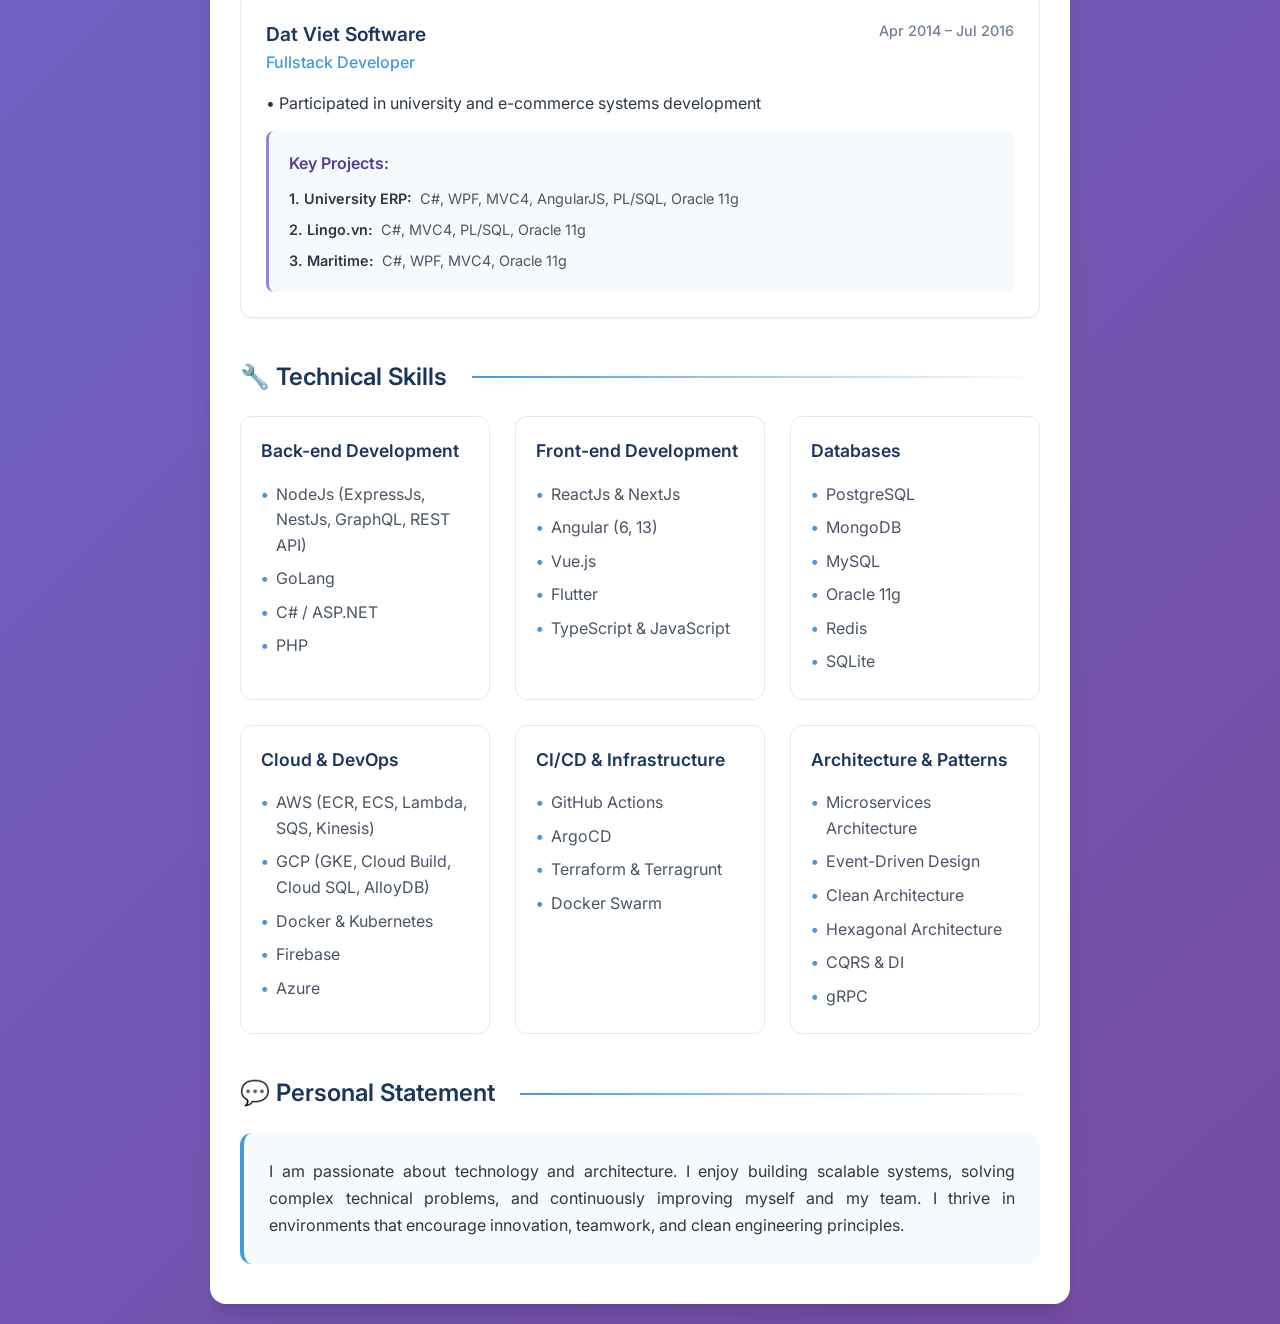
==== commit 1c59f8dc: "Add files via upload" ====
--- a/index.html
+++ b/index.html
@@ -1,173 +1,783 @@
 <!DOCTYPE html>
-<html>
-<head>
-    <meta charset="UTF-8">
-    <title>Phạm Anh Tuấn - CV</title>
+<html lang="en">
+  <head>
+    <meta charset="UTF-8" />
+    <meta name="viewport" content="width=device-width, initial-scale=1.0" />
+    <title>Phạm Anh Tuấn - Technical Lead & Fullstack Developer</title>
+    <link
+      href="https://fonts.googleapis.com/css2?family=Inter:wght@300;400;500;600;700&display=swap"
+      rel="stylesheet"
+    />
     <style>
+      * {
+        margin: 0;
+        padding: 0;
+        box-sizing: border-box;
+      }
+
+      body {
+        font-family: "Inter", -apple-system, BlinkMacSystemFont, "Segoe UI",
+          sans-serif;
+        max-width: 900px;
+        margin: 0 auto;
+        padding: 20px;
+        color: #2d3748;
+        line-height: 1.6;
+        background: linear-gradient(135deg, #667eea 0%, #764ba2 100%);
+        min-height: 100vh;
+      }
+
+      .container {
+        background: white;
+        border-radius: 16px;
+        box-shadow: 0 20px 25px -5px rgba(0, 0, 0, 0.1),
+          0 10px 10px -5px rgba(0, 0, 0, 0.04);
+        overflow: hidden;
+      }
+
+      .header {
+        background: linear-gradient(135deg, #1a365d 0%, #2d3748 100%);
+        color: white;
+        padding: 40px 30px;
+        text-align: center;
+        position: relative;
+      }
+
+      .header::before {
+        content: "";
+        position: absolute;
+        top: 0;
+        left: 0;
+        right: 0;
+        bottom: 0;
+        background: url('data:image/svg+xml,<svg xmlns="http://www.w3.org/2000/svg" viewBox="0 0 100 100"><defs><pattern id="grain" width="100" height="100" patternUnits="userSpaceOnUse"><circle cx="25" cy="25" r="1" fill="white" opacity="0.1"/><circle cx="75" cy="75" r="1" fill="white" opacity="0.1"/><circle cx="50" cy="10" r="1" fill="white" opacity="0.1"/><circle cx="10" cy="60" r="1" fill="white" opacity="0.1"/><circle cx="90" cy="40" r="1" fill="white" opacity="0.1"/></pattern></defs><rect width="100" height="100" fill="url(%23grain)"/></svg>');
+        opacity: 0.3;
+      }
+
+      .header-content {
+        position: relative;
+        z-index: 1;
+      }
+
+      .name {
+        font-size: 2.5rem;
+        font-weight: 700;
+        margin-bottom: 8px;
+        text-shadow: 0 2px 4px rgba(0, 0, 0, 0.1);
+      }
+
+      .title {
+        font-size: 1.25rem;
+        font-weight: 400;
+        opacity: 0.9;
+        margin-bottom: 20px;
+      }
+
+      .contact-info {
+        display: flex;
+        flex-wrap: wrap;
+        justify-content: center;
+        gap: 20px;
+        margin-top: 20px;
+      }
+
+      .contact-item {
+        display: flex;
+        align-items: center;
+        gap: 8px;
+        font-size: 0.9rem;
+        opacity: 0.9;
+      }
+
+      .contact-item a {
+        color: white;
+        text-decoration: none;
+        transition: opacity 0.2s;
+      }
+
+      .contact-item a:hover {
+        opacity: 0.8;
+        text-decoration: underline;
+      }
+
+      .content {
+        padding: 40px 30px;
+      }
+
+      .section {
+        margin-bottom: 40px;
+      }
+
+      .section:last-child {
+        margin-bottom: 0;
+      }
+
+      .section-title {
+        font-size: 1.5rem;
+        font-weight: 600;
+        color: #1a365d;
+        margin-bottom: 20px;
+        display: flex;
+        align-items: center;
+        gap: 10px;
+        position: relative;
+      }
+
+      .section-title::after {
+        content: "";
+        flex: 1;
+        height: 2px;
+        background: linear-gradient(90deg, #4299e1, transparent);
+        margin-left: 15px;
+      }
+
+      .intro-text,
+      .objective-text,
+      .personal-statement {
+        font-size: 1rem;
+        line-height: 1.7;
+        text-align: justify;
+        background: #f7fafc;
+        padding: 25px;
+        border-radius: 12px;
+        border-left: 4px solid #4299e1;
+      }
+
+      .education-card {
+        background: #f7fafc;
+        padding: 25px;
+        border-radius: 12px;
+        border-left: 4px solid #38b2ac;
+      }
+
+      .institution {
+        font-size: 1.1rem;
+        font-weight: 600;
+        color: #1a365d;
+        margin-bottom: 5px;
+      }
+
+      .degree {
+        font-weight: 500;
+        color: #2d3748;
+        margin-bottom: 5px;
+      }
+
+      .date {
+        color: #718096;
+        font-style: italic;
+      }
+
+      .job {
+        background: white;
+        border: 1px solid #e2e8f0;
+        border-radius: 12px;
+        padding: 25px;
+        margin-bottom: 25px;
+        transition: all 0.3s ease;
+        box-shadow: 0 2px 4px rgba(0, 0, 0, 0.02);
+      }
+
+      .job:hover {
+        box-shadow: 0 8px 25px rgba(0, 0, 0, 0.1);
+        transform: translateY(-2px);
+      }
+
+      .job-header {
+        display: flex;
+        justify-content: space-between;
+        align-items: flex-start;
+        margin-bottom: 15px;
+        flex-wrap: wrap;
+        gap: 10px;
+      }
+
+      .company {
+        font-size: 1.2rem;
+        font-weight: 600;
+        color: #1a365d;
+      }
+
+      .position {
+        font-size: 1rem;
+        color: #4299e1;
+        font-weight: 500;
+      }
+
+      .job-date {
+        color: #718096;
+        font-size: 0.9rem;
+        font-weight: 500;
+      }
+
+      .job-description {
+        margin-bottom: 15px;
+        line-height: 1.6;
+      }
+
+      .project {
+        background: #f7fafc;
+        padding: 20px;
+        border-radius: 8px;
+        margin-top: 15px;
+        border-left: 3px solid #9f7aea;
+      }
+
+      .project-title {
+        font-weight: 600;
+        color: #553c9a;
+        margin-bottom: 10px;
+      }
+
+      .tech-list {
+        display: grid;
+        grid-template-columns: 1fr;
+        gap: 8px;
+        font-size: 0.9rem;
+      }
+
+      .tech-item {
+        display: flex;
+        align-items: flex-start;
+        gap: 8px;
+      }
+
+      .tech-label {
+        font-weight: 600;
+        color: #2d3748;
+        min-width: 80px;
+        flex-shrink: 0;
+      }
+
+      .tech-value {
+        color: #4a5568;
+        flex: 1;
+      }
+
+      .skills-grid {
+        display: grid;
+        grid-template-columns: repeat(auto-fit, minmax(250px, 1fr));
+        gap: 25px;
+      }
+
+      .skill-category {
+        background: white;
+        border: 1px solid #e2e8f0;
+        border-radius: 12px;
+        padding: 20px;
+        transition: all 0.3s ease;
+      }
+
+      .skill-category:hover {
+        box-shadow: 0 8px 25px rgba(0, 0, 0, 0.1);
+        transform: translateY(-2px);
+      }
+
+      .skill-title {
+        font-weight: 600;
+        color: #1a365d;
+        margin-bottom: 12px;
+        font-size: 1.1rem;
+      }
+
+      .skill-list {
+        color: #4a5568;
+        line-height: 1.6;
+      }
+
+      .skill-list ul {
+        list-style: none;
+        padding: 0;
+      }
+
+      .skill-list li {
+        padding: 4px 0;
+        position: relative;
+        padding-left: 15px;
+      }
+
+      .skill-list li::before {
+        content: "•";
+        color: #4299e1;
+        font-weight: bold;
+        position: absolute;
+        left: 0;
+      }
+
+      .references {
+        text-align: center;
+        background: #f7fafc;
+        padding: 30px;
+        border-radius: 12px;
+        font-style: italic;
+        color: #718096;
+      }
+
+      @media (max-width: 768px) {
         body {
-            font-family: Arial, sans-serif;
-            max-width: 850px;
-            margin: 40px auto;
-            padding: 0 20px;
-            color: #333;
-            line-height: 1.6;
-        }
-        h1, h2, h3 {
-            color: #003366;
-        }
-        hr {
-            margin: 24px 0;
-            border: none;
-            border-top: 1px solid #ccc;
-        }
-        ul {
-            padding-left: 20px;
-        }
-        a {
-            color: #1a0dab;
-            text-decoration: none;
-        }
-        strong {
-            color: #000;
-        }
+          padding: 10px;
+        }
+
+        .header {
+          padding: 30px 20px;
+        }
+
+        .name {
+          font-size: 2rem;
+        }
+
+        .contact-info {
+          flex-direction: column;
+          align-items: center;
+          gap: 10px;
+        }
+
+        .content {
+          padding: 30px 20px;
+        }
+
+        .job-header {
+          flex-direction: column;
+          align-items: flex-start;
+        }
+
+        .skills-grid {
+          grid-template-columns: 1fr;
+        }
+      }
+
+      @media print {
+        body {
+          background: white;
+          padding: 0;
+        }
+
+        .container {
+          box-shadow: none;
+          border-radius: 0;
+        }
+
+        .job:hover {
+          transform: none;
+          box-shadow: 0 2px 4px rgba(0, 0, 0, 0.02);
+        }
+      }
     </style>
-</head>
-<body>
-<p><strong>Phạm Anh Tuấn</strong><br />
-<strong>Tech Lead / Fullstack Developer</strong><br />
-📞 0973 867 762  • 📧 anhtuan1702@gmail.com  • 📍 HCM, Vietnam  • <a href="https://www.linkedin.com/in/tuna-pham">LinkedIn</a>  • Skype: anh.tuan.pham.it</p>
-
-<hr />
-
-<h3>👋 INTRODUCTION</h3>
-
-<p>Hello, my name is Tuấn and I am a software developer with 9 years of experience. Throughout my career, I have worked on a variety of projects, from small-scale applications to large-scale enterprise software solutions. My technical skills include proficiency in programming languages and technologies, as well as experience with modern software development methodologies.</p>
-
-<p>In addition to my technical expertise, I am a strong problem solver and communicator, with a passion for delivering high-quality software solutions that meet business needs. I am committed to staying up-to-date with the latest industry trends and continuously improving my skills. I am excited to bring my experience and expertise to your organization and contribute to the success of your team.</p>
-
-<hr />
-
-<h3>📚 OBJECTIVE</h3>
-
-<p>Aspiring to become a <strong>Technical Architect</strong>, designing and overseeing complex software systems that are scalable, secure, and efficient. Aiming to deliver high-quality solutions while advancing technology and aligning with business goals. Seeking to grow in leadership, architecture, and cutting-edge cloud-native systems.</p>
-
-<hr />
-
-<h3>🎓 EDUCATION</h3>
-
-<p><strong>Dong Nai University of Technology</strong><br />
-<strong>Bachelor of Software Engineering</strong><br />
-<em>Oct 2010 – May 2014</em></p>
-
-<hr />
-
-<h3>💼 WORK EXPERIENCE</h3>
-
-<h4><strong>CyberLogitec</strong>  — <em>Technical Lead</em></h4>
-
-<p><em>Jul 2023 – Jul 2024</em>
-- Designed and deployed microservices and gRPC-based systems.
-- Configured GKE (Kubernetes), CI/CD (Cloud Build, ArgoCD), and infra with Terraform.
-- Used PostgreSQL, Cloud SQL, AlloyDB; integrated Redis &amp; Kafka.
-- Regularly presented technical solutions; collaborated with Scrum Master.</p>
-
-<p><strong>Project: Maritime Logistics</strong><br />
-- <strong>BE:</strong> NodeJs, NestJs, TypeScript, ExpressJS, TypeORM<br />
-- <strong>FE:</strong> ReactJs, NextJs<br />
-- <strong>DB:</strong> MongoDB, PostgreSQL, Redis<br />
-- <strong>Cloud &amp; Infra:</strong> GKE, Cloud Build, Cloud SQL, ArgoCD, Terraform<br />
-- <strong>Architecture:</strong> Microservices, gRPC, Event-driven, Clean Architecture, Hexagonal<br />
-- <strong>Team size:</strong> 30<br />
-- <strong>Methodology:</strong> Agile Scrum</p>
-
-<h4><strong>Restaff - House of Norway</strong>  — <em>Technical Lead</em></h4>
-
-<p><em>Jan 2019 – Jul 2023</em>
-- Defined project goals, system architecture, and led sprint execution.
-- Co-developed features with team; active in daily coding and design discussions.</p>
-
-<p><strong>Project 1: Recruitment Ecosystem</strong><br />
-- <strong>BE:</strong> NodeJs, NestJs, GoLang, TypeScript, ExpressJs, TypeORM<br />
-- <strong>FE:</strong> Angular 13, ReactJs, Flutter<br />
-- <strong>DB:</strong> PostgreSQL, MongoDB, Redis<br />
-- <strong>Infra:</strong> Docker, Docker Swarm, Redis, RabbitMQ, AWS (ECS, ECR, Lambda, SQS, Kinesis)<br />
-- <strong>Testing:</strong> Jest, Playwright<br />
-- <strong>Pattern:</strong> Microservices, Event-Driven, DI, DI Container<br />
-- <strong>Team size:</strong> 10</p>
-
-<p><strong>Project 2: Maritime Logistics</strong><br />
-- <strong>BE:</strong> NodeJs, ExpressJs, GraphQL<br />
-- <strong>FE:</strong> ReactJs<br />
-- <strong>DB:</strong> PostgreSQL, MongoDB, Redis<br />
-- <strong>Infra:</strong> Kafka, K8s, Okta, Azure<br />
-- <strong>Team size:</strong> 30</p>
-
-<h4><strong>VNNG Technology Solution</strong>  — <em>Technical Lead</em></h4>
-
-<p><em>Jan 2018 – Dec 2018</em>
-- Designed and developed systems, mentored juniors, conducted code reviews.</p>
-
-<p><strong>Projects:</strong>
-1. <strong>CRM System</strong>: NodeJs, Vue, MongoDB, ExpressJs, TypeScript, JWT, DI, Repository<br />
-2. <strong>E-commerce Platform</strong>: NodeJs, ReactJs, Angular 6, PostgreSQL, Redis, RabbitMQ, Event-driven<br />
-3. <strong>Transport &amp; Warehouse</strong>: ASP.NET MVC 5, PostgreSQL, Angular, NodeJs, DI</p>
-
-<h4><strong>ISB Vietnam</strong>  — <em>Fullstack Developer</em></h4>
-
-<p><em>Oct 2016 – Oct 2017</em>
-- Developed internal systems, collaborated with cross-functional teams.</p>
-
-<p><strong>Projects:</strong>
-1. <strong>Compare Tools</strong>: C#, WPF, SQLite<br />
-2. <strong>Timesheet Management</strong>: PHP, CodeIgniter, AngularJS, MySQL<br />
-3. <strong>LShare Viewer</strong> (Medical): C#, WPF</p>
-
-<h4><strong>Dat Viet Software</strong>  — <em>Fullstack Developer</em></h4>
-
-<p><em>Apr 2014 – Jul 2016</em>
-- Participated in university and e-commerce systems development.</p>
-
-<p><strong>Projects:</strong>
-1. <strong>University ERP</strong>: C#, WPF, MVC4, AngularJS, PL/SQL, Oracle 11g<br />
-2. <strong>Lingo.vn E-commerce</strong>: C#, MVC4, PL/SQL, Oracle 11g<br />
-3. <strong>Maritime Logistic</strong>: C#, WPF, MVC4, Oracle 11g</p>
-
-<hr />
-
-<h3>🔧 TECHNICAL SKILLS</h3>
-
-<p><strong>Back-end:</strong><br />
-- NodeJs (ExpressJs, NestJs, GraphQL, REST API), GoLang, C#</p>
-
-<p><strong>Front-end:</strong><br />
-- Angular, ReactJs, NextJs, Flutter</p>
-
-<p><strong>Databases:</strong><br />
-- PostgreSQL, MongoDB, SQL Server, MySQL</p>
-
-<p><strong>Cloud &amp; DevOps:</strong><br />
-- AWS (ECR, ECS, Lambda, SQS, Kinesis, CloudWatch, S3)<br />
-- GCP (GKE, Cloud Build, Cloud SQL, AlloyDB, Artifact Registry, VPC, Compute Engine, Log Explorer)<br />
-- Firebase (Auth, Firestore), Docker, Docker Swarm, Ubuntu</p>
-
-<p><strong>CI/CD &amp; Infrastructure:</strong><br />
-- GitHub Actions, ArgoCD, Terraform, Terragrunt</p>
-
-<p><strong>Other Tools &amp; Concepts:</strong><br />
-- Kafka, RabbitMQ, Redis, TypeORM, Prisma, Mongoose<br />
-- Microservices, CQRS, Dependency Injection, Event-Driven Design</p>
-
-<hr />
-
-<h3>💬 PERSONAL STATEMENT</h3>
-
-<p>I am passionate about technology and architecture. I enjoy building scalable systems, solving complex technical problems, and continuously improving myself and my team. I thrive in environments that encourage innovation, teamwork, and clean engineering principles.</p>
-
-<hr />
-
-<h3>👤 REFERENCES</h3>
-
-<p>Available upon request.</p>
-
-</body>
+  </head>
+  <body>
+    <div class="container">
+      <div class="header">
+        <div class="header-content">
+          <h1 class="name">Phạm Anh Tuấn</h1>
+          <p class="title">Technical Lead & Fullstack Developer</p>
+          <div class="contact-info">
+            <div class="contact-item">📞 0973 867 762</div>
+            <div class="contact-item">
+              📧
+              <a href="mailto:anhtuan1702@gmail.com">anhtuan1702@gmail.com</a>
+            </div>
+            <div class="contact-item">📍 HCM, Vietnam</div>
+            <div class="contact-item">
+              🔗
+              <a href="https://www.linkedin.com/in/tuna-pham" target="_blank"
+                >LinkedIn</a
+              >
+            </div>
+            <div class="contact-item">💬 Skype: anh.tuan.pham.it</div>
+          </div>
+        </div>
+      </div>
+
+      <div class="content">
+        <div class="section">
+          <h2 class="section-title">👋 Introduction</h2>
+          <div class="intro-text">
+            <p>
+              Hello, my name is Tuấn and I am a software developer with 9 years
+              of experience. Throughout my career, I have worked on a variety of
+              projects, from small-scale applications to large-scale enterprise
+              software solutions. My technical skills include proficiency in
+              programming languages and technologies, as well as experience with
+              modern software development methodologies.
+            </p>
+            <p>
+              In addition to my technical expertise, I am a strong problem
+              solver and communicator, with a passion for delivering
+              high-quality software solutions that meet business needs. I am
+              committed to staying up-to-date with the latest industry trends
+              and continuously improving my skills. I am excited to bring my
+              experience and expertise to your organization and contribute to
+              the success of your team.
+            </p>
+          </div>
+        </div>
+
+        <div class="section">
+          <h2 class="section-title">📚 Objective</h2>
+          <div class="objective-text">
+            <p>
+              Aspiring to become a <strong>Technical Expert</strong>, designing
+              and overseeing complex software systems that are scalable, secure,
+              and efficient. Aiming to deliver high-quality solutions while
+              advancing technology and aligning with business goals. Seeking to
+              grow in leadership, architecture, and cutting-edge cloud-native
+              systems.
+            </p>
+          </div>
+        </div>
+
+        <div class="section">
+          <h2 class="section-title">🎓 Education</h2>
+          <div class="education-card">
+            <div class="institution">Dong Nai University of Technology</div>
+            <div class="degree">Bachelor of Software Engineering</div>
+            <div class="date">Oct 2010 – May 2014</div>
+          </div>
+        </div>
+
+        <div class="section">
+          <h2 class="section-title">💼 Work Experience</h2>
+
+          <div class="job">
+            <div class="job-header">
+              <div>
+                <div class="company">CyberLogitec</div>
+                <div class="position">Technical Lead</div>
+              </div>
+              <div class="job-date">Jul 2023 – Jul 2024</div>
+            </div>
+            <div class="job-description">
+              • Designed and deployed microservices and gRPC-based systems<br />
+              • Configured GKE (Kubernetes), CI/CD (Cloud Build, ArgoCD), and
+              infrastructure with Terraform<br />
+              • Used PostgreSQL, Cloud SQL, AlloyDB; integrated Redis & Kafka<br />
+              • Regularly presented technical solutions; collaborated with Scrum
+              Master
+            </div>
+            <div class="project">
+              <div class="project-title">Project: Maritime Logistics</div>
+              <div class="tech-list">
+                <div class="tech-item">
+                  <div class="tech-label">BE:</div>
+                  <div class="tech-value">
+                    NodeJs, NestJs, TypeScript, ExpressJS, TypeORM
+                  </div>
+                </div>
+                <div class="tech-item">
+                  <div class="tech-label">FE:</div>
+                  <div class="tech-value">ReactJs, NextJs</div>
+                </div>
+                <div class="tech-item">
+                  <div class="tech-label">DB:</div>
+                  <div class="tech-value">MongoDB, PostgreSQL, Redis</div>
+                </div>
+                <div class="tech-item">
+                  <div class="tech-label">Cloud:</div>
+                  <div class="tech-value">
+                    GKE, Cloud Build, Cloud SQL, ArgoCD, Terraform
+                  </div>
+                </div>
+                <div class="tech-item">
+                  <div class="tech-label">Architecture:</div>
+                  <div class="tech-value">
+                    Microservices, gRPC, Event-driven, Clean Architecture,
+                    Hexagonal
+                  </div>
+                </div>
+                <div class="tech-item">
+                  <div class="tech-label">Team size:</div>
+                  <div class="tech-value">30</div>
+                </div>
+                <div class="tech-item">
+                  <div class="tech-label">Methodology:</div>
+                  <div class="tech-value">Agile Scrum</div>
+                </div>
+              </div>
+            </div>
+          </div>
+
+          <div class="job">
+            <div class="job-header">
+              <div>
+                <div class="company">Restaff - House of Norway</div>
+                <div class="position">Technical Lead</div>
+              </div>
+              <div class="job-date">Jan 2019 – Jul 2023</div>
+            </div>
+            <div class="job-description">
+              • Defined project goals, system architecture, and led sprint
+              execution<br />
+              • Co-developed features with team; active in daily coding and
+              design discussions
+            </div>
+            <div class="project">
+              <div class="project-title">Project 1: Recruitment Ecosystem</div>
+              <div class="tech-list">
+                <div class="tech-item">
+                  <div class="tech-label">BE:</div>
+                  <div class="tech-value">
+                    NodeJs, NestJs, GoLang, TypeScript, ExpressJs, TypeORM
+                  </div>
+                </div>
+                <div class="tech-item">
+                  <div class="tech-label">FE:</div>
+                  <div class="tech-value">Angular 13, ReactJs, Flutter</div>
+                </div>
+                <div class="tech-item">
+                  <div class="tech-label">DB:</div>
+                  <div class="tech-value">PostgreSQL, MongoDB, Redis</div>
+                </div>
+                <div class="tech-item">
+                  <div class="tech-label">Infra:</div>
+                  <div class="tech-value">
+                    Docker, Docker Swarm, Redis, RabbitMQ, AWS (ECS, ECR,
+                    Lambda, SQS, Kinesis)
+                  </div>
+                </div>
+                <div class="tech-item">
+                  <div class="tech-label">Testing:</div>
+                  <div class="tech-value">Jest, Playwright</div>
+                </div>
+                <div class="tech-item">
+                  <div class="tech-label">Pattern:</div>
+                  <div class="tech-value">
+                    Microservices, Event-Driven, DI, DI Container
+                  </div>
+                </div>
+                <div class="tech-item">
+                  <div class="tech-label">Team size:</div>
+                  <div class="tech-value">10</div>
+                </div>
+              </div>
+            </div>
+            <div class="project">
+              <div class="project-title">Project 2: Maritime Logistics</div>
+              <div class="tech-list">
+                <div class="tech-item">
+                  <div class="tech-label">BE:</div>
+                  <div class="tech-value">NodeJs, ExpressJs, GraphQL</div>
+                </div>
+                <div class="tech-item">
+                  <div class="tech-label">FE:</div>
+                  <div class="tech-value">ReactJs</div>
+                </div>
+                <div class="tech-item">
+                  <div class="tech-label">DB:</div>
+                  <div class="tech-value">PostgreSQL, MongoDB, Redis</div>
+                </div>
+                <div class="tech-item">
+                  <div class="tech-label">Infra:</div>
+                  <div class="tech-value">Kafka, K8s, Okta, Azure</div>
+                </div>
+                <div class="tech-item">
+                  <div class="tech-label">Team size:</div>
+                  <div class="tech-value">30</div>
+                </div>
+              </div>
+            </div>
+          </div>
+
+          <div class="job">
+            <div class="job-header">
+              <div>
+                <div class="company">VNNG Technology Solution</div>
+                <div class="position">Technical Lead</div>
+              </div>
+              <div class="job-date">Jan 2018 – Dec 2018</div>
+            </div>
+            <div class="job-description">
+              • Designed and developed systems, mentored juniors, conducted code
+              reviews
+            </div>
+            <div class="project">
+              <div class="project-title">Key Projects:</div>
+              <div class="tech-list">
+                <div class="tech-item">
+                  <div class="tech-label">1. CRM System:</div>
+                  <div class="tech-value">
+                    NodeJs, Vue, MongoDB, ExpressJs, TypeScript, JWT, DI,
+                    Repository
+                  </div>
+                </div>
+                <div class="tech-item">
+                  <div class="tech-label">2. E-commerce:</div>
+                  <div class="tech-value">
+                    NodeJs, ReactJs, Angular 6, PostgreSQL, Redis, RabbitMQ,
+                    Event-driven
+                  </div>
+                </div>
+                <div class="tech-item">
+                  <div class="tech-label">3. Transport:</div>
+                  <div class="tech-value">
+                    ASP.NET MVC 5, PostgreSQL, Angular, NodeJs, DI
+                  </div>
+                </div>
+              </div>
+            </div>
+          </div>
+
+          <div class="job">
+            <div class="job-header">
+              <div>
+                <div class="company">ISB Vietnam</div>
+                <div class="position">Fullstack Developer</div>
+              </div>
+              <div class="job-date">Oct 2016 – Oct 2017</div>
+            </div>
+            <div class="job-description">
+              • Developed internal systems, collaborated with cross-functional
+              teams
+            </div>
+            <div class="project">
+              <div class="project-title">Key Projects:</div>
+              <div class="tech-list">
+                <div class="tech-item">
+                  <div class="tech-label">1. Compare Tools:</div>
+                  <div class="tech-value">C#, WPF, SQLite</div>
+                </div>
+                <div class="tech-item">
+                  <div class="tech-label">2. Timesheet:</div>
+                  <div class="tech-value">
+                    PHP, CodeIgniter, AngularJS, MySQL
+                  </div>
+                </div>
+                <div class="tech-item">
+                  <div class="tech-label">3. LShare Viewer:</div>
+                  <div class="tech-value">C#, WPF (Medical)</div>
+                </div>
+              </div>
+            </div>
+          </div>
+
+          <div class="job">
+            <div class="job-header">
+              <div>
+                <div class="company">Dat Viet Software</div>
+                <div class="position">Fullstack Developer</div>
+              </div>
+              <div class="job-date">Apr 2014 – Jul 2016</div>
+            </div>
+            <div class="job-description">
+              • Participated in university and e-commerce systems development
+            </div>
+            <div class="project">
+              <div class="project-title">Key Projects:</div>
+              <div class="tech-list">
+                <div class="tech-item">
+                  <div class="tech-label">1. University ERP:</div>
+                  <div class="tech-value">
+                    C#, WPF, MVC4, AngularJS, PL/SQL, Oracle 11g
+                  </div>
+                </div>
+                <div class="tech-item">
+                  <div class="tech-label">2. Lingo.vn:</div>
+                  <div class="tech-value">C#, MVC4, PL/SQL, Oracle 11g</div>
+                </div>
+                <div class="tech-item">
+                  <div class="tech-label">3. Maritime:</div>
+                  <div class="tech-value">C#, WPF, MVC4, Oracle 11g</div>
+                </div>
+              </div>
+            </div>
+          </div>
+        </div>
+
+        <div class="section">
+          <h2 class="section-title">🔧 Technical Skills</h2>
+          <div class="skills-grid">
+            <div class="skill-category">
+              <div class="skill-title">Back-end Development</div>
+              <div class="skill-list">
+                <ul>
+                  <li>NodeJs (ExpressJs, NestJs, GraphQL, REST API)</li>
+                  <li>GoLang</li>
+                  <li>C# / ASP.NET</li>
+                  <li>PHP</li>
+                </ul>
+              </div>
+            </div>
+
+            <div class="skill-category">
+              <div class="skill-title">Front-end Development</div>
+              <div class="skill-list">
+                <ul>
+                  <li>ReactJs & NextJs</li>
+                  <li>Angular (6, 13)</li>
+                  <li>Vue.js</li>
+                  <li>Flutter</li>
+                  <li>TypeScript & JavaScript</li>
+                </ul>
+              </div>
+            </div>
+
+            <div class="skill-category">
+              <div class="skill-title">Databases</div>
+              <div class="skill-list">
+                <ul>
+                  <li>PostgreSQL</li>
+                  <li>MongoDB</li>
+                  <li>MySQL</li>
+                  <li>Oracle 11g</li>
+                  <li>Redis</li>
+                  <li>SQLite</li>
+                </ul>
+              </div>
+            </div>
+
+            <div class="skill-category">
+              <div class="skill-title">Cloud & DevOps</div>
+              <div class="skill-list">
+                <ul>
+                  <li>AWS (ECR, ECS, Lambda, SQS, Kinesis)</li>
+                  <li>GCP (GKE, Cloud Build, Cloud SQL, AlloyDB)</li>
+                  <li>Docker & Kubernetes</li>
+                  <li>Firebase</li>
+                  <li>Azure</li>
+                </ul>
+              </div>
+            </div>
+
+            <div class="skill-category">
+              <div class="skill-title">CI/CD & Infrastructure</div>
+              <div class="skill-list">
+                <ul>
+                  <li>GitHub Actions</li>
+                  <li>ArgoCD</li>
+                  <li>Terraform & Terragrunt</li>
+                  <li>Docker Swarm</li>
+                </ul>
+              </div>
+            </div>
+
+            <div class="skill-category">
+              <div class="skill-title">Architecture & Patterns</div>
+              <div class="skill-list">
+                <ul>
+                  <li>Microservices Architecture</li>
+                  <li>Event-Driven Design</li>
+                  <li>Clean Architecture</li>
+                  <li>Hexagonal Architecture</li>
+                  <li>CQRS & DI</li>
+                  <li>gRPC</li>
+                </ul>
+              </div>
+            </div>
+          </div>
+        </div>
+
+        <div class="section">
+          <h2 class="section-title">💬 Personal Statement</h2>
+          <div class="personal-statement">
+            <p>
+              I am passionate about technology and architecture. I enjoy
+              building scalable systems, solving complex technical problems, and
+              continuously improving myself and my team. I thrive in
+              environments that encourage innovation, teamwork, and clean
+              engineering principles.
+            </p>
+          </div>
+        </div>
+      </div>
+    </div>
+  </body>
 </html>
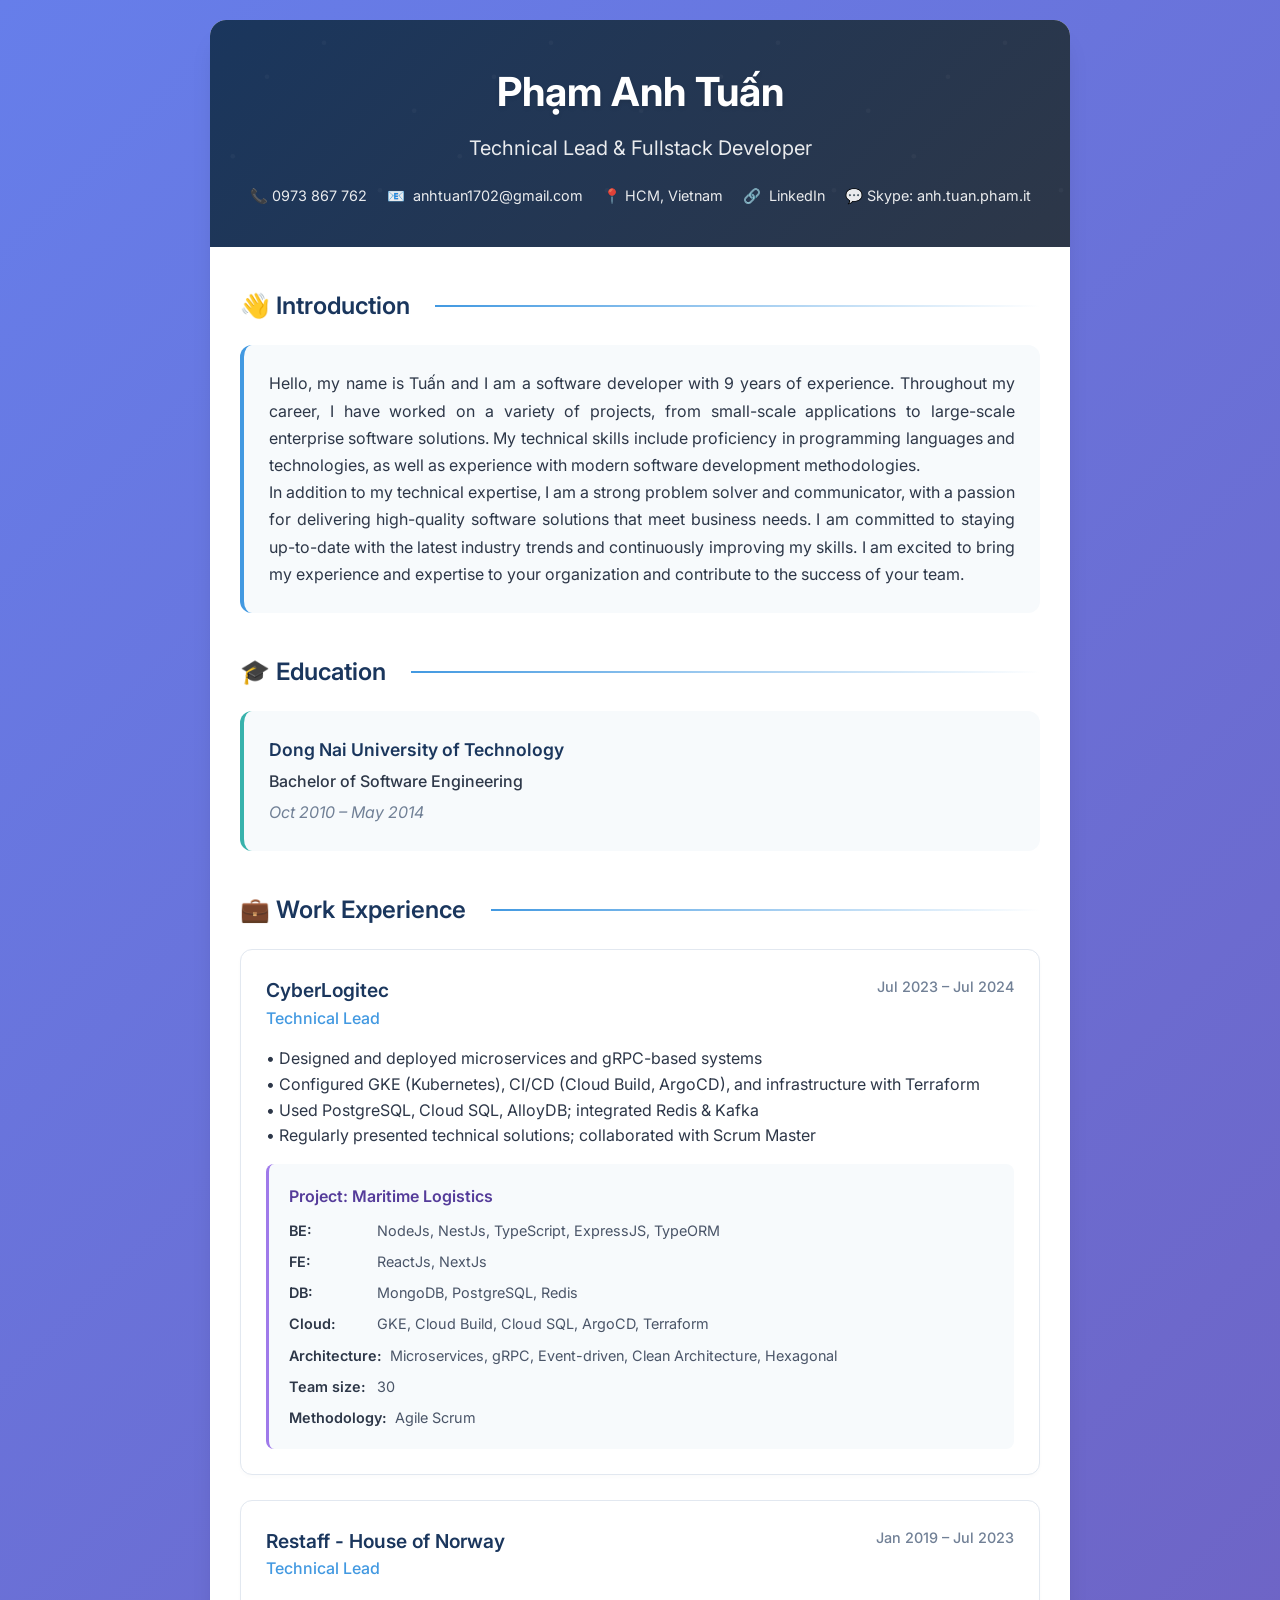
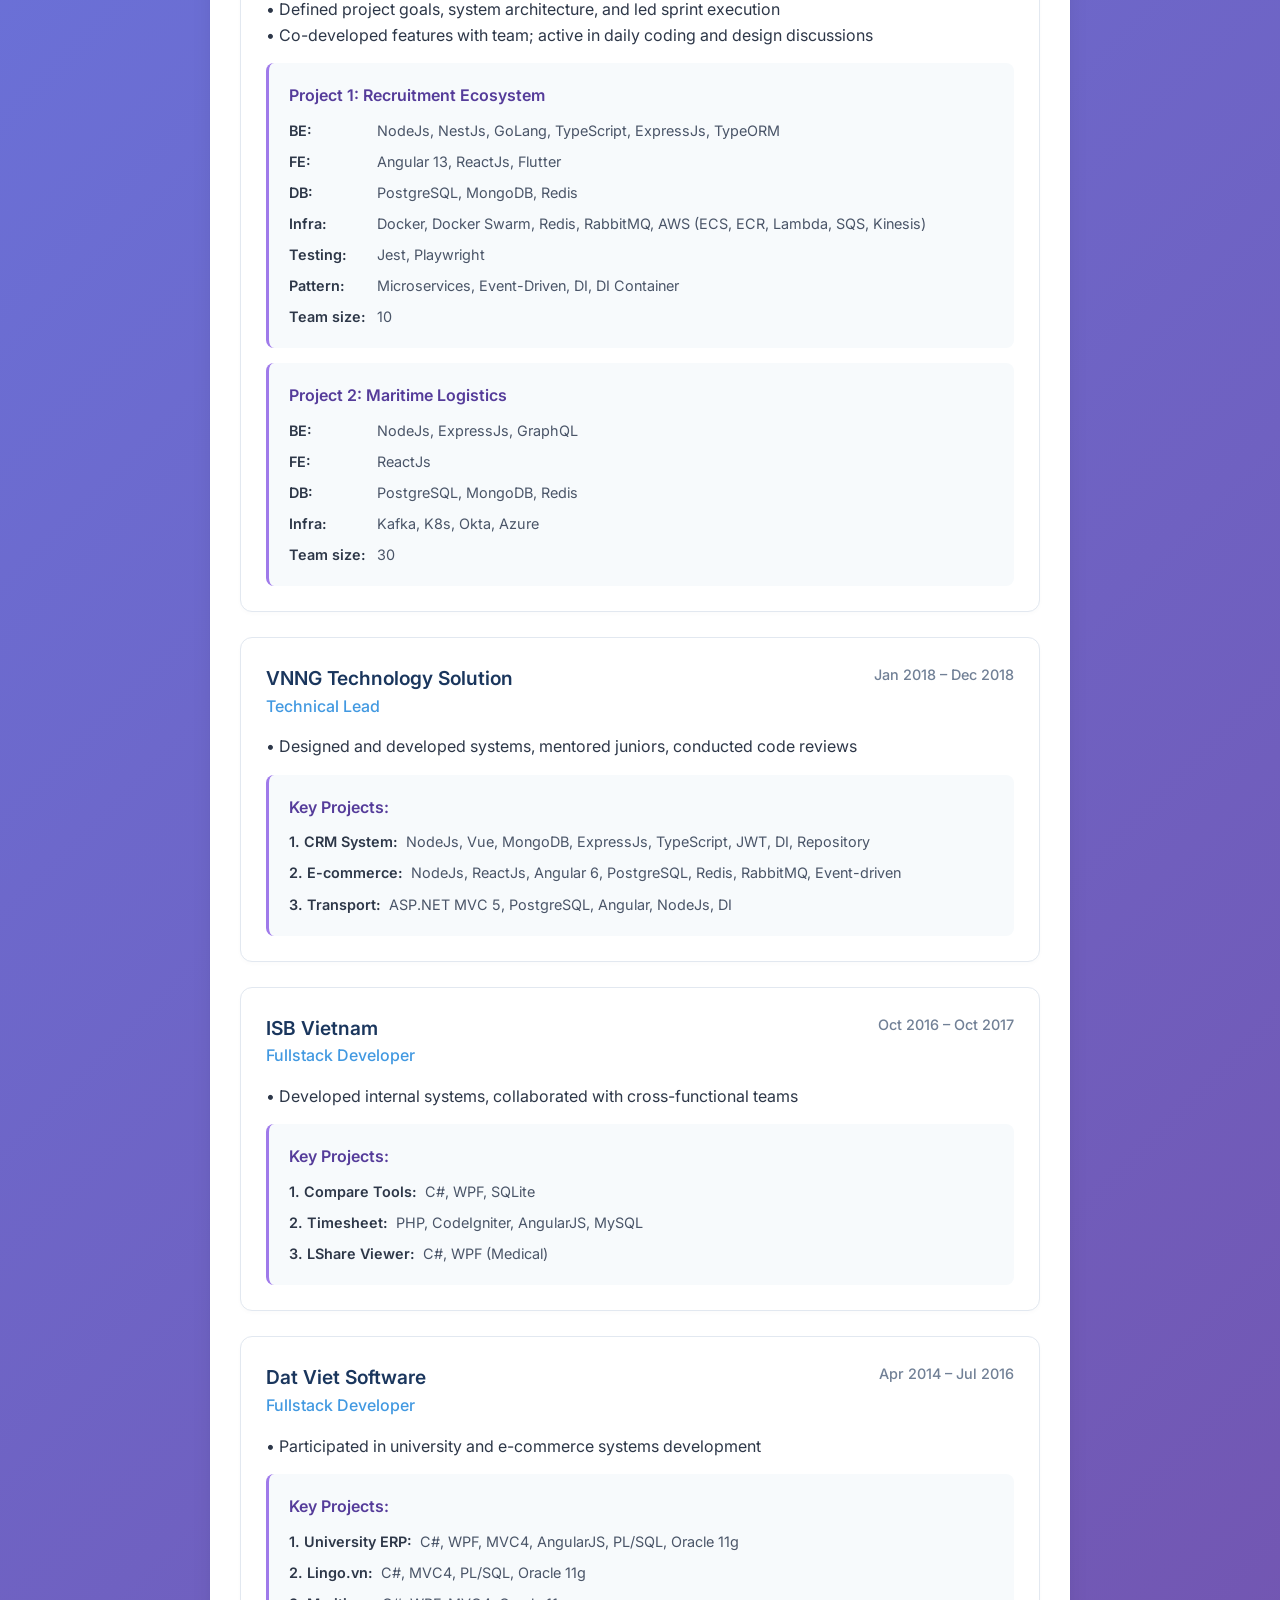
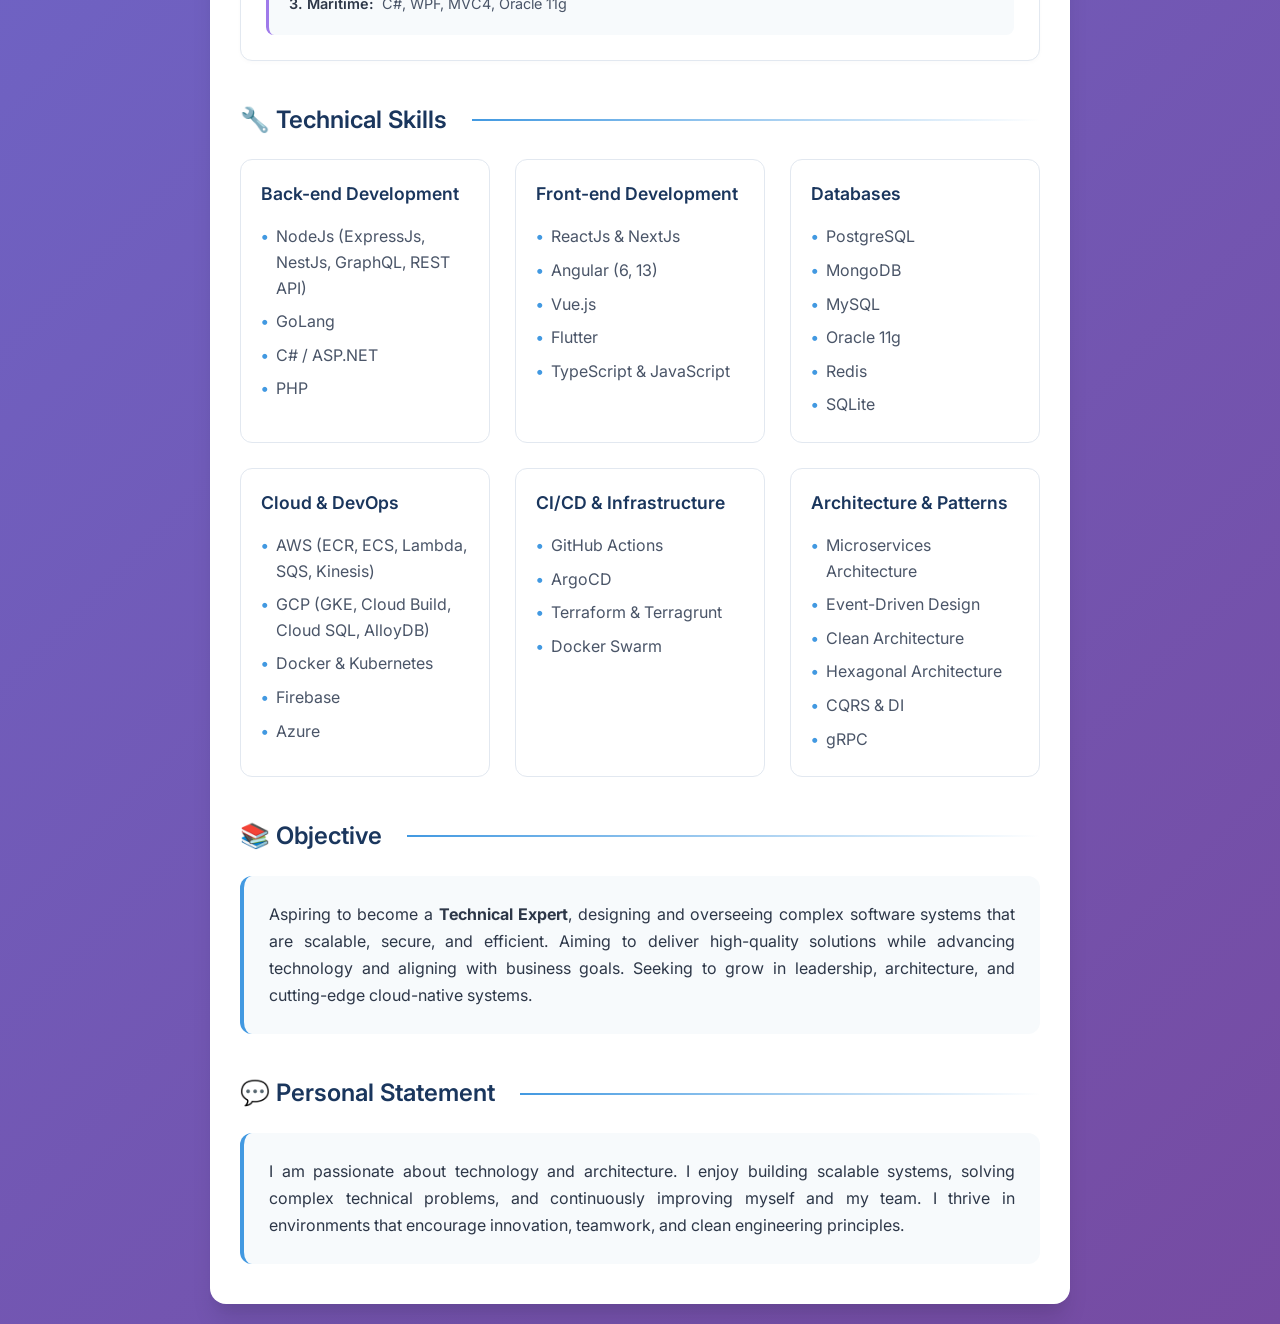
==== commit f3f97777: "Add files via upload" ====
--- a/index.html
+++ b/index.html
@@ -350,6 +350,8 @@
         body {
           background: white;
           padding: 0;
+          font-size: 14px;
+          line-height: 1.4;
         }
 
         .container {
@@ -357,9 +359,125 @@
           border-radius: 0;
         }
 
+        .header {
+          padding: 30px 25px;
+        }
+
+        .name {
+          font-size: 2.2rem;
+        }
+
+        .content {
+          padding: 25px;
+        }
+
+        /* Prevent breaking sections */
+        .section {
+          page-break-inside: avoid;
+          break-inside: avoid;
+          margin-bottom: 25px;
+        }
+
+        .section-title {
+          page-break-after: avoid;
+          break-after: avoid;
+          margin-bottom: 15px;
+        }
+
+        /* Keep section title with its content */
+        .intro-text,
+        .objective-text,
+        .personal-statement,
+        .education-card {
+          page-break-before: avoid;
+          break-before: avoid;
+        }
+
+        /* Keep job cards together */
+        .job {
+          page-break-inside: avoid;
+          break-inside: avoid;
+          margin-bottom: 20px;
+          padding: 20px;
+        }
+
         .job:hover {
           transform: none;
           box-shadow: 0 2px 4px rgba(0, 0, 0, 0.02);
+        }
+
+        /* Keep job header with description */
+        .job-header {
+          page-break-after: avoid;
+          break-after: avoid;
+          margin-bottom: 12px;
+        }
+
+        .job-description {
+          page-break-before: avoid;
+          break-before: avoid;
+          margin-bottom: 12px;
+        }
+
+        /* Keep project title with tech list */
+        .project {
+          page-break-inside: avoid;
+          break-inside: avoid;
+          margin-top: 12px;
+          padding: 15px;
+        }
+
+        .project-title {
+          page-break-after: avoid;
+          break-after: avoid;
+        }
+
+        .tech-list {
+          page-break-before: avoid;
+          break-before: avoid;
+        }
+
+        /* Skills grid optimization for print */
+        .skills-grid {
+          grid-template-columns: repeat(2, 1fr);
+          gap: 20px;
+        }
+
+        .skill-category {
+          page-break-inside: avoid;
+          break-inside: avoid;
+          padding: 15px;
+        }
+
+        /* Reduce spacing for print */
+        .intro-text,
+        .objective-text,
+        .personal-statement {
+          padding: 20px;
+        }
+
+        .education-card {
+          padding: 20px;
+        }
+
+        /* References section */
+        .references {
+          padding: 20px;
+          page-break-before: avoid;
+          break-before: avoid;
+        }
+
+        /* Keep first job with section title */
+        .section .job:first-child {
+          page-break-before: avoid;
+          break-before: avoid;
+        }
+
+        /* Orphan and widow control */
+        p,
+        li {
+          orphans: 2;
+          widows: 2;
         }
       }
     </style>
@@ -413,20 +531,6 @@
         </div>
 
         <div class="section">
-          <h2 class="section-title">📚 Objective</h2>
-          <div class="objective-text">
-            <p>
-              Aspiring to become a <strong>Technical Expert</strong>, designing
-              and overseeing complex software systems that are scalable, secure,
-              and efficient. Aiming to deliver high-quality solutions while
-              advancing technology and aligning with business goals. Seeking to
-              grow in leadership, architecture, and cutting-edge cloud-native
-              systems.
-            </p>
-          </div>
-        </div>
-
-        <div class="section">
           <h2 class="section-title">🎓 Education</h2>
           <div class="education-card">
             <div class="institution">Dong Nai University of Technology</div>
@@ -766,6 +870,20 @@
         </div>
 
         <div class="section">
+          <h2 class="section-title">📚 Objective</h2>
+          <div class="objective-text">
+            <p>
+              Aspiring to become a <strong>Technical Expert</strong>, designing
+              and overseeing complex software systems that are scalable, secure,
+              and efficient. Aiming to deliver high-quality solutions while
+              advancing technology and aligning with business goals. Seeking to
+              grow in leadership, architecture, and cutting-edge cloud-native
+              systems.
+            </p>
+          </div>
+        </div>
+
+        <div class="section">
           <h2 class="section-title">💬 Personal Statement</h2>
           <div class="personal-statement">
             <p>
